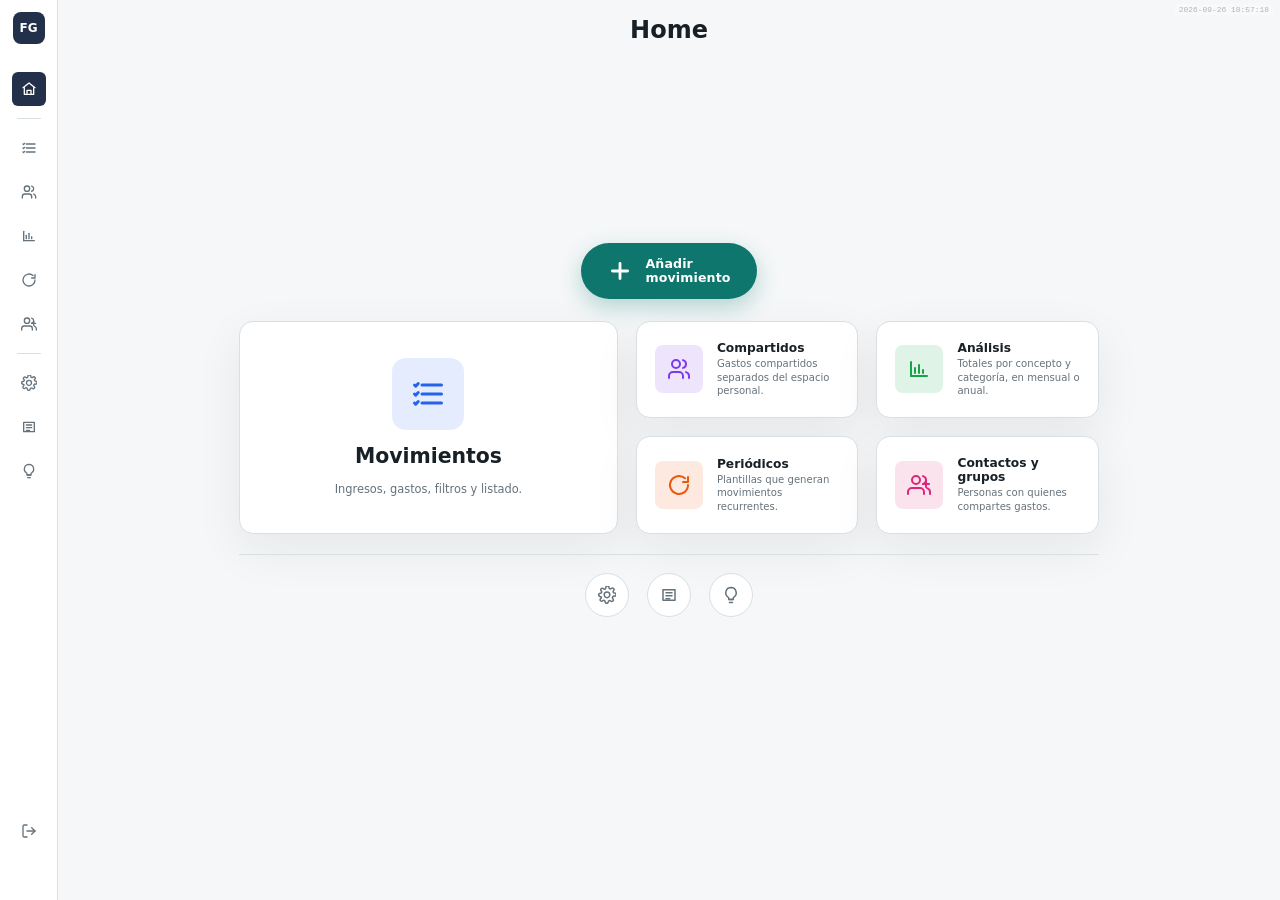
==== index.html @ 33f4c544 "Conector MCP de FlowGrid (Edge Function flowgrid-mcp) Servidor MCP (Streamable HTTP sin estado, JSON" ====
<!doctype html>
<html lang="es-ES">
  <head>
    <meta charset="utf-8">
    <meta name="viewport" content="width=device-width, initial-scale=1">
    <title>FlowGrid</title>
    <script>
      // En el host de desarrollo (dev.flowgrid.arcdev.app) cambiamos
      // título y manifest a la versión "Dev FlowGrid" antes de que
      // el navegador procese el manifest. Así, al instalar como
      // PWA o añadir al home screen, el atajo se llama distinto que
      // el de producción y se puede tener ambos sin confundirlos.
      // Importante: este script tiene que ir ANTES del <link
      // rel="manifest"> para que la sustitución del href ocurra a
      // tiempo. Hacemos el rewrite vía DOMContentLoaded pero
      // también seteamos el title de inmediato.
      (function () {
        if (!/^dev\./.test(location.hostname)) return;
        document.title = "Dev FlowGrid";
        document.addEventListener("DOMContentLoaded", function () {
          const link = document.getElementById("app-manifest");
          if (link) {
            link.href = "manifest-dev.webmanifest?v=2026-05-05-1332";
          }
        });
      })();
    </script>
    <!-- Iconos. Los archivos viven en /icons; al cambiarlos conviene
         bumpear el query-string ?v= para forzar refresh en clientes con
         caché agresivo (favicons en especial). -->
    <link rel="icon" type="image/x-icon" href="icons/favicon.ico?v=2026-05-02-2144">
    <link rel="icon" type="image/png" sizes="32x32" href="icons/favicon-32x32.png?v=2026-05-02-2144">
    <link rel="icon" type="image/png" sizes="16x16" href="icons/favicon-16x16.png?v=2026-05-02-2144">
    <link rel="apple-touch-icon" sizes="180x180" href="icons/apple-touch-icon.png?v=2026-05-02-2144">
    <link id="app-manifest" rel="manifest" href="manifest.webmanifest?v=2026-05-02-2144">
    <meta name="theme-color" content="#0f766e">
    <link rel="stylesheet" href="styles.css?v=2026-09-26-1857">
    <style>
      /* Critical inline CSS for the mobile type-toggle. Inlined so it loads
         atomically with the HTML and can't be defeated by a stale styles.css
         cache. Type-select-field hidden ONLY when JS has confirmed the toggle
         is wired up (see .js-type-toggle on the form), so if scripts fail
         the user still has the original Tipo select to fall back on. */
      .type-toggle { display: none; }
      .type-toggle-button {
        display: grid;
        place-items: center;
        min-height: 76px;
        padding: 12px;
        color: #65727b;
        background: #fbfcfd;
        border: 2px solid #d8e0e4;
        border-radius: 12px;
        font: inherit;
        font-size: 1.1rem;
        font-weight: 800;
        cursor: pointer;
      }
      .type-toggle-button[data-type-target="expense"].is-active {
        color: #c92a2a;
        background: rgba(201, 42, 42, 0.08);
        border-color: #c92a2a;
      }
      .type-toggle-button[data-type-target="income"].is-active {
        color: #18794e;
        background: rgba(24, 121, 78, 0.08);
        border-color: #18794e;
      }
      @media (max-width: 719px) {
        .type-toggle {
          display: grid;
          grid-template-columns: 1fr 1fr;
          gap: 10px;
        }
        .movement-form .type-select-field {
          display: none;
        }
      }
    </style>
  </head>
  <body>
    <div id="auth-gate" class="auth-gate" hidden>
      <div class="auth-card">
        <div class="auth-brand">
          <span class="brand-mark">FG</span>
          <strong>FlowGrid</strong>
        </div>
        <h1>Entra con tu correo</h1>
        <p class="auth-blurb">Te enviamos un enlace magico. Haz clic en el desde tu correo y entras directo, sin contrasenas.</p>
        <form id="auth-form" class="auth-form">
          <label>
            <span>Correo electronico</span>
            <input id="auth-email" name="email" type="email" autocomplete="email" required>
          </label>
          <button id="auth-submit" class="primary-action" type="submit">Enviar enlace</button>
          <p id="auth-feedback" role="status" aria-live="polite"></p>
        </form>
      </div>
    </div>

    <div class="shell">
      <aside class="sidebar" aria-label="Navegacion principal">
        <div class="brand">
          <span class="brand-mark">FG</span>
          <div>
            <strong>FlowGrid</strong>
            <span>Finanzas personales</span>
          </div>
        </div>

        <nav class="nav">
          <button class="nav-button is-active" type="button" data-view-target="home" aria-label="Home">
            <svg class="nav-icon" aria-hidden="true" viewBox="0 0 24 24">
              <path d="m3 10 9-7 9 7"></path>
              <path d="M5 10v10h14V10"></path>
              <path d="M9 20v-6h6v6"></path>
            </svg>
          </button>
          <span class="nav-separator" aria-hidden="true"></span>
          <button class="nav-button" type="button" data-view-target="movements" aria-label="Movimientos">
            <svg class="nav-icon" aria-hidden="true" viewBox="0 0 24 24">
              <path d="M8 6h13"></path>
              <path d="M8 12h13"></path>
              <path d="M8 18h13"></path>
              <path d="m3 6 .8.8L5.5 5"></path>
              <path d="m3 12 .8.8 1.7-1.8"></path>
              <path d="m3 18 .8.8 1.7-1.8"></path>
            </svg>
          </button>
          <button class="nav-button" type="button" data-view-target="shared" aria-label="Compartidos">
            <svg class="nav-icon" aria-hidden="true" viewBox="0 0 24 24">
              <path d="M16 21v-2a4 4 0 0 0-4-4H6a4 4 0 0 0-4 4v2"></path>
              <path d="M9 11a4 4 0 1 0 0-8 4 4 0 0 0 0 8Z"></path>
              <path d="M22 21v-2a4 4 0 0 0-3-3.87"></path>
              <path d="M16 3.13a4 4 0 0 1 0 7.75"></path>
            </svg>
          </button>
          <button class="nav-button" type="button" data-view-target="analysis" aria-label="Análisis">
            <svg class="nav-icon" aria-hidden="true" viewBox="0 0 24 24">
              <path d="M4 19V5"></path>
              <path d="M4 19h16"></path>
              <path d="M8 16v-5"></path>
              <path d="M12 16V8"></path>
              <path d="M16 16v-3"></path>
            </svg>
          </button>
          <button class="nav-button" type="button" data-view-target="recurring" aria-label="Periódicos">
            <svg class="nav-icon" aria-hidden="true" viewBox="0 0 24 24">
              <path d="M21 12a9 9 0 1 1-3-6.7"></path>
              <path d="M21 4v5h-5"></path>
            </svg>
          </button>
          <button class="nav-button" type="button" data-view-target="contacts-groups" aria-label="Contactos y grupos">
            <svg class="nav-icon" aria-hidden="true" viewBox="0 0 24 24">
              <path d="M17 21v-2a4 4 0 0 0-4-4H5a4 4 0 0 0-4 4v2"></path>
              <path d="M9 11a4 4 0 1 0 0-8 4 4 0 0 0 0 8Z"></path>
              <path d="M23 21v-2a4 4 0 0 0-3-3.87"></path>
              <path d="M16 3.13a4 4 0 0 1 0 7.75"></path>
              <path d="M19 8v6"></path>
              <path d="M22 11h-6"></path>
            </svg>
          </button>
          <span class="nav-separator" aria-hidden="true"></span>
          <button class="nav-button" type="button" data-view-target="settings" aria-label="Configuracion">
            <svg class="nav-icon" aria-hidden="true" viewBox="0 0 24 24">
              <path d="M12 15.5A3.5 3.5 0 1 0 12 8a3.5 3.5 0 0 0 0 7.5Z"></path>
              <path d="M19.4 15a1.8 1.8 0 0 0 .36 1.98l.05.05a2.1 2.1 0 0 1-2.97 2.97l-.05-.05a1.8 1.8 0 0 0-1.98-.36 1.8 1.8 0 0 0-1.1 1.66V21a2.1 2.1 0 0 1-4.2 0v-.07a1.8 1.8 0 0 0-1.1-1.66 1.8 1.8 0 0 0-1.98.36l-.05.05a2.1 2.1 0 0 1-2.97-2.97l.05-.05A1.8 1.8 0 0 0 4.6 15a1.8 1.8 0 0 0-1.66-1.1H3a2.1 2.1 0 0 1 0-4.2h.07A1.8 1.8 0 0 0 4.73 8.6a1.8 1.8 0 0 0-.36-1.98l-.05-.05A2.1 2.1 0 0 1 7.29 3.6l.05.05a1.8 1.8 0 0 0 1.98.36A1.8 1.8 0 0 0 10.42 2.35V2a2.1 2.1 0 0 1 4.2 0v.07a1.8 1.8 0 0 0 1.1 1.66 1.8 1.8 0 0 0 1.98-.36l.05-.05a2.1 2.1 0 0 1 2.97 2.97l-.05.05a1.8 1.8 0 0 0-.36 1.98 1.8 1.8 0 0 0 1.66 1.1H22a2.1 2.1 0 0 1 0 4.2h-.07A1.8 1.8 0 0 0 19.4 15Z"></path>
            </svg>
          </button>
          <button class="nav-button" type="button" data-view-target="news" aria-label="Novedades">
            <svg class="nav-icon" aria-hidden="true" viewBox="0 0 24 24">
              <path d="M4 5h16v14H4z"></path>
              <path d="M8 9h8"></path>
              <path d="M8 13h8"></path>
              <path d="M8 17h5"></path>
            </svg>
          </button>
          <button class="nav-button" type="button" data-view-target="roadmap" aria-label="Proximas mejoras">
            <svg class="nav-icon" aria-hidden="true" viewBox="0 0 24 24" fill="none" stroke="currentColor" stroke-width="2" stroke-linecap="round" stroke-linejoin="round">
              <path d="M9 18h6"></path>
              <path d="M10 22h4"></path>
              <path d="M12 2a7 7 0 0 0-4 12.7c.6.4 1 1 1 1.7v.6a1 1 0 0 0 1 1h4a1 1 0 0 0 1-1v-.6c0-.7.4-1.3 1-1.7A7 7 0 0 0 12 2Z"></path>
            </svg>
          </button>
        </nav>

        <button id="auth-logout" class="session-logout" type="button" title="Cerrar sesion" aria-label="Cerrar sesion">
          <svg class="nav-icon" aria-hidden="true" viewBox="0 0 24 24">
            <path d="M9 21H5a2 2 0 0 1-2-2V5a2 2 0 0 1 2-2h4"></path>
            <path d="M16 17l5-5-5-5"></path>
            <path d="M21 12H9"></path>
          </svg>
        </button>
        <span id="auth-user" class="session-email" aria-live="polite"></span>
      </aside>

      <main class="app">
        <section class="view is-active" id="home-view" data-view="home" aria-labelledby="home-title">
          <header class="topbar">
            <div>
              <h1 id="home-title">Home</h1>
            </div>
          </header>

          <section class="panel">
            <button id="home-add-movement-cta" class="home-add-cta" type="button">
              <svg aria-hidden="true" viewBox="0 0 24 24" fill="none" stroke="currentColor" stroke-width="2.6" stroke-linecap="round" stroke-linejoin="round">
                <path d="M12 5v14"></path>
                <path d="M5 12h14"></path>
              </svg>
              <span class="home-add-cta-label">
                <span>A&ntilde;adir</span>
                <span>movimiento</span>
              </span>
            </button>

            <button id="home-inbox-banner" class="home-inbox-banner" type="button" hidden>
              <svg aria-hidden="true" viewBox="0 0 24 24" fill="none" stroke="currentColor" stroke-width="2" stroke-linecap="round" stroke-linejoin="round">
                <path d="M22 12h-6l-2 3h-4l-2-3H2"></path>
                <path d="M5.45 5.11 2 12v6a2 2 0 0 0 2 2h16a2 2 0 0 0 2-2v-6l-3.45-6.89A2 2 0 0 0 16.76 4H7.24a2 2 0 0 0-1.79 1.11z"></path>
              </svg>
              <span id="home-inbox-banner-text">Tienes propuestas esperando en la bandeja.</span>
              <strong>Revisar</strong>
            </button>

            <div class="module-groups">
              <section class="module-group">
                <div class="home-modules-layout">
                  <button class="module-card module-card--accent home-module-primary" type="button" data-view-target="movements" data-color="blue">
                    <span class="module-icon">
                      <svg class="nav-icon" aria-hidden="true" viewBox="0 0 24 24">
                        <path d="M8 6h13"></path>
                        <path d="M8 12h13"></path>
                        <path d="M8 18h13"></path>
                        <path d="m3 6 .8.8L5.5 5"></path>
                        <path d="m3 12 .8.8 1.7-1.8"></path>
                        <path d="m3 18 .8.8 1.7-1.8"></path>
                      </svg>
                    </span>
                    <strong>Movimientos</strong>
                    <small>Ingresos, gastos, filtros y listado.</small>
                  </button>

                  <div class="home-modules-secondary">
                    <button class="module-card module-card--accent home-module-secondary" type="button" data-view-target="shared" data-color="violet">
                      <span class="module-icon">
                        <svg class="nav-icon" aria-hidden="true" viewBox="0 0 24 24">
                          <path d="M16 21v-2a4 4 0 0 0-4-4H6a4 4 0 0 0-4 4v2"></path>
                          <path d="M9 11a4 4 0 1 0 0-8 4 4 0 0 0 0 8Z"></path>
                          <path d="M22 21v-2a4 4 0 0 0-3-3.87"></path>
                          <path d="M16 3.13a4 4 0 0 1 0 7.75"></path>
                        </svg>
                      </span>
                      <strong>Compartidos</strong>
                      <small>Gastos compartidos separados del espacio personal.</small>
                    </button>
                    <button class="module-card module-card--accent home-module-secondary" type="button" data-view-target="analysis" data-color="green">
                      <span class="module-icon">
                        <svg class="nav-icon" aria-hidden="true" viewBox="0 0 24 24">
                          <path d="M4 19V5"></path>
                          <path d="M4 19h16"></path>
                          <path d="M8 16v-5"></path>
                          <path d="M12 16V8"></path>
                          <path d="M16 16v-3"></path>
                        </svg>
                      </span>
                      <strong>An&aacute;lisis</strong>
                      <small>Totales por concepto y categor&iacute;a, en mensual o anual.</small>
                    </button>
                    <button class="module-card module-card--accent home-module-secondary" type="button" data-view-target="recurring" data-color="orange">
                      <span class="module-icon">
                        <svg class="nav-icon" aria-hidden="true" viewBox="0 0 24 24">
                          <path d="M21 12a9 9 0 1 1-3-6.7"></path>
                          <path d="M21 4v5h-5"></path>
                        </svg>
                      </span>
                      <strong>Peri&oacute;dicos</strong>
                      <small>Plantillas que generan movimientos recurrentes.</small>
                    </button>
                    <button class="module-card module-card--accent home-module-secondary" type="button" data-view-target="contacts-groups" data-color="rose">
                      <span class="module-icon">
                        <svg class="nav-icon" aria-hidden="true" viewBox="0 0 24 24">
                          <path d="M17 21v-2a4 4 0 0 0-4-4H5a4 4 0 0 0-4 4v2"></path>
                          <path d="M9 11a4 4 0 1 0 0-8 4 4 0 0 0 0 8Z"></path>
                          <path d="M23 21v-2a4 4 0 0 0-3-3.87"></path>
                          <path d="M16 3.13a4 4 0 0 1 0 7.75"></path>
                          <path d="M19 8v6"></path>
                          <path d="M22 11h-6"></path>
                        </svg>
                      </span>
                      <strong>Contactos y grupos</strong>
                      <small>Personas con quienes compartes gastos.</small>
                    </button>
                  </div>
                </div>
              </section>
              <nav class="meta-row" aria-label="Configuracion y novedades">
                <button class="meta-link" type="button" data-view-target="settings" title="Configuración" aria-label="Configuración">
                  <svg class="nav-icon" aria-hidden="true" viewBox="0 0 24 24">
                    <path d="M12 15.5A3.5 3.5 0 1 0 12 8a3.5 3.5 0 0 0 0 7.5Z"></path>
                    <path d="M19.4 15a1.8 1.8 0 0 0 .36 1.98l.05.05a2.1 2.1 0 0 1-2.97 2.97l-.05-.05a1.8 1.8 0 0 0-1.98-.36 1.8 1.8 0 0 0-1.1 1.66V21a2.1 2.1 0 0 1-4.2 0v-.07a1.8 1.8 0 0 0-1.1-1.66 1.8 1.8 0 0 0-1.98.36l-.05.05a2.1 2.1 0 0 1-2.97-2.97l.05-.05A1.8 1.8 0 0 0 4.6 15a1.8 1.8 0 0 0-1.66-1.1H3a2.1 2.1 0 0 1 0-4.2h.07A1.8 1.8 0 0 0 4.73 8.6a1.8 1.8 0 0 0-.36-1.98l-.05-.05A2.1 2.1 0 0 1 7.29 3.6l.05.05a1.8 1.8 0 0 0 1.98.36A1.8 1.8 0 0 0 10.42 2.35V2a2.1 2.1 0 0 1 4.2 0v.07a1.8 1.8 0 0 0 1.1 1.66 1.8 1.8 0 0 0 1.98-.36l.05-.05a2.1 2.1 0 0 1 2.97 2.97l-.05.05a1.8 1.8 0 0 0-.36 1.98 1.8 1.8 0 0 0 1.66 1.1H22a2.1 2.1 0 0 1 0 4.2h-.07A1.8 1.8 0 0 0 19.4 15Z"></path>
                  </svg>
                  <span>Configuraci&oacute;n</span>
                </button>
                <button class="meta-link" type="button" data-view-target="news" title="Novedades" aria-label="Novedades">
                  <svg class="nav-icon" aria-hidden="true" viewBox="0 0 24 24">
                    <path d="M4 5h16v14H4z"></path>
                    <path d="M8 9h8"></path>
                    <path d="M8 13h8"></path>
                    <path d="M8 17h5"></path>
                  </svg>
                  <span>Novedades</span>
                </button>
                <button class="meta-link" type="button" data-view-target="roadmap" title="Próximas mejoras" aria-label="Próximas mejoras">
                  <svg class="nav-icon" aria-hidden="true" viewBox="0 0 24 24" fill="none" stroke="currentColor" stroke-width="2" stroke-linecap="round" stroke-linejoin="round">
                    <path d="M9 18h6"></path>
                    <path d="M10 22h4"></path>
                    <path d="M12 2a7 7 0 0 0-4 12.7c.6.4 1 1 1 1.7v.6a1 1 0 0 0 1 1h4a1 1 0 0 0 1-1v-.6c0-.7.4-1.3 1-1.7A7 7 0 0 0 12 2Z"></path>
                  </svg>
                  <span>Pr&oacute;ximas mejoras</span>
                </button>
              </nav>
            </div>
          </section>

        </section>

        <section class="view" id="movements-view" data-view="movements" aria-labelledby="movements-title">
          <header class="topbar">
            <div>
              <h1 id="movements-title">Movimientos</h1>
            </div>
            <p id="current-period" class="period">Mes actual</p>
          </header>

          <section class="panel" aria-labelledby="movement-count">
            <header class="ledger-header">
              <div class="ledger-header-top">
                <h2 id="movement-count">0 movimientos</h2>
                <div class="ledger-actions">
                  <button id="reset-search-top" class="filter-clear-button filter-clear-button--top" data-role="reset" type="button" aria-label="Limpiar filtros" hidden>x</button>
                  <button id="open-inbox" class="ghost-action inbox-open-button" type="button" data-view-target="inbox" title="Bandeja de propuestas de IA">
                    Bandeja
                    <span id="inbox-open-count" class="inbox-count-badge" hidden></span>
                  </button>
                  <button id="open-filter" class="primary-action ledger-filter-toggle" type="button" aria-expanded="false" aria-controls="filter-bar">Filtrar</button>
                  <button id="open-movement-modal" class="primary-action" type="button">Nuevo movimiento</button>
                </div>
              </div>
              <div id="filter-bar" class="filter-bar is-collapsed-mobile">
                <select id="filter-field-mobile" class="filter-field-mobile" aria-label="Campo a filtrar">
                  <option value="all">Todos</option>
                  <option value="concept">Concepto</option>
                  <option value="note">Nota</option>
                  <option value="party">Emisor / receptor</option>
                </select>
                <input id="filter-text" class="filter-text" type="search" autocomplete="off" placeholder="Buscar texto&hellip;" aria-label="Texto a filtrar">
                <select id="filter-concept" class="filter-concept-desktop" aria-label="Filtrar por concepto">
                  <option value="all">Cualquier concepto</option>
                </select>
                <select id="category-filter" class="filter-category-desktop" aria-label="Filtrar por categor&iacute;a">
                  <option value="all">Cualquier categor&iacute;a</option>
                </select>
                <select id="type-filter" class="filter-type-desktop" aria-label="Filtrar por tipo">
                  <option value="all">Cualquier tipo</option>
                  <option value="expense">Gastos</option>
                  <option value="income">Ingresos</option>
                </select>
                <button id="reset-search" class="filter-clear-button filter-clear-button--bar" data-role="reset" type="button" aria-label="Limpiar filtros" hidden>x</button>
              </div>
            </header>

            <div id="movement-list" class="movement-list"></div>
          </section>
        </section>

        <div id="movement-modal" class="modal" hidden>
          <div class="modal-dialog" role="dialog" aria-modal="true" aria-labelledby="form-title">
            <div class="section-heading">
              <h2 id="form-title">Nuevo movimiento</h2>
              <button id="close-movement-modal" class="delete-action" type="button" aria-label="Cerrar">x</button>
            </div>
            <p id="form-feedback" class="modal-feedback" role="status" aria-live="polite"></p>

            <form id="movement-form" class="movement-form">
              <div class="type-toggle" role="group" aria-label="Tipo de movimiento">
                <button type="button" class="type-toggle-button is-active" data-type-target="expense">Gasto</button>
                <button type="button" class="type-toggle-button" data-type-target="income">Ingreso</button>
              </div>

              <label class="type-select-field">
                <span>Tipo</span>
                <select id="type" name="type" required>
                  <option value="expense">Gasto</option>
                  <option value="income">Ingreso</option>
                </select>
              </label>

              <label>
                <span>Fecha</span>
                <input id="date" name="date" type="hidden" required>
                <button id="date-trigger" class="date-trigger" type="button" aria-haspopup="dialog" aria-expanded="false"></button>
              </label>

              <label>
                <span>Importe</span>
                <div class="amount-input">
                  <input id="amount" name="amount" type="number" inputmode="decimal" step="0.01" min="0.01" placeholder="0,00" required>
                  <span class="amount-suffix" aria-hidden="true">€</span>
                </div>
              </label>

              <label>
                <span>Concepto</span>
                <select id="concept" name="concept" required></select>
              </label>

              <input id="category" name="category" type="hidden" required>

              <label>
                <span>Emisor / receptor</span>
                <input id="party" name="party" type="text" autocomplete="off" list="party-suggestions">
                <datalist id="party-suggestions"></datalist>
              </label>

              <label>
                <span>Recurrencia</span>
                <select id="recurrence" name="recurrence">
                  <option value="">Puntual</option>
                  <option value="mensual">Mensual</option>
                  <option value="anual">Anual</option>
                </select>
              </label>

              <label class="field-wide">
                <span>Nota</span>
                <textarea id="note" name="note" rows="2"></textarea>
              </label>

              <label class="toggle-field">
                <input id="is-shared" name="isShared" type="checkbox">
                <span>Gasto compartido</span>
              </label>

              <div id="shared-fields" class="shared-fields" hidden>
                <label class="shared-contact-field">
                  <span>Compartido con</span>
                  <div class="shared-contact-control">
                    <select id="shared-contact" name="sharedContactId"></select>
                    <button id="shared-contact-add" class="icon-button" type="button" title="Crear contacto" aria-label="Crear contacto">+</button>
                  </div>
                </label>

                <!-- Caso 1↔1: contacto seleccionado. Modo y partes uneven. -->
                <label class="shared-mode-field" data-shared-target-kind="contact">
                  <span>Modo</span>
                  <select id="shared-mode" name="sharedMode">
                    <option value="me-equal">T&uacute; pagaste, partes iguales</option>
                    <option value="me-uneven">T&uacute; pagaste, partes desiguales</option>
                    <option value="me-full">Se te debe la cantidad total</option>
                    <option value="them-equal">Contacto pag&oacute;, partes iguales</option>
                    <option value="them-uneven">Contacto pag&oacute;, partes desiguales</option>
                    <option value="them-full">Le debes la cantidad total al contacto</option>
                  </select>
                </label>
                <div id="shared-uneven" class="shared-uneven" hidden data-shared-target-kind="contact">
                  <label>
                    <span>Tu parte</span>
                    <input id="shared-my-share" name="myShare" type="number" inputmode="decimal" step="0.01" min="0" placeholder="0,00">
                  </label>
                  <label>
                    <span id="shared-their-share-label">Su parte</span>
                    <input id="shared-their-share" name="theirShare" type="number" inputmode="decimal" step="0.01" min="0" placeholder="0,00">
                  </label>
                  <p id="shared-uneven-feedback" class="shared-uneven-feedback"></p>
                </div>

                <!-- Caso grupo: pagador + reparto entre miembros activos. -->
                <div id="shared-group-fields" class="shared-group-fields" hidden data-shared-target-kind="group">
                  <label>
                    <span>Pagador</span>
                    <select id="shared-group-payer" name="groupPayer"></select>
                  </label>
                  <label>
                    <span>Reparto</span>
                    <select id="shared-group-mode" name="groupMode">
                      <option value="equal">A partes iguales</option>
                      <option value="uneven">Desiguales (cantidades por miembro)</option>
                    </select>
                  </label>
                  <div id="shared-group-shares" class="shared-group-shares" hidden></div>
                  <p id="shared-group-feedback" class="shared-uneven-feedback"></p>
                </div>
              </div>

              <label id="edit-comment-field" class="edit-comment-field field-wide" hidden>
                <span>Comentario sobre el cambio <small class="label-hint">(opcional)</small></span>
                <input id="edit-comment" name="editComment" type="text" autocomplete="off" maxlength="280" placeholder="Ej: corregí el importe, era 12&nbsp;€">
              </label>

              <button id="convert-to-recurring" class="ghost-action convert-to-recurring" type="button" hidden>
                <svg aria-hidden="true" viewBox="0 0 24 24" fill="none" stroke="currentColor" stroke-width="2" stroke-linecap="round" stroke-linejoin="round">
                  <path d="M21 12a9 9 0 1 1-3-6.7"></path>
                  <path d="M21 4v5h-5"></path>
                </svg>
                Convertir en plantilla peri&oacute;dica
              </button>

              <button class="primary-action movement-submit" type="submit">
                <span class="movement-submit-label">A&ntilde;adir movimiento</span>
                <svg class="movement-submit-icon" aria-hidden="true" viewBox="0 0 24 24" fill="none" stroke="currentColor" stroke-width="2.5" stroke-linecap="round" stroke-linejoin="round">
                  <path d="M5 12l5 5L20 7"></path>
                </svg>
              </button>
            </form>
          </div>
        </div>

        <section class="view" id="inbox-view" data-view="inbox" aria-labelledby="inbox-title">
          <header class="topbar">
            <div>
              <h1 id="inbox-title">Bandeja</h1>
            </div>
            <p id="inbox-count" class="period">0 propuestas</p>
          </header>

          <section class="panel">
            <p class="inbox-blurb">
              Aqu&iacute; llegan los movimientos que te prepara una IA. Nada se guarda hasta que lo aceptas.
              Si una propuesta se parece a algo que ya tienes, te lo marco para que no lo metas dos veces.
            </p>

            <div class="inbox-tools">
              <button id="inbox-copy-instructions" class="ghost-action" type="button">Copiar instrucciones para la IA</button>
              <button type="button" class="ghost-action" data-view-target="movements">Volver a movimientos</button>
            </div>
            <div id="inbox-instructions-box" class="inbox-instructions" hidden>
              <p>No he podido copiar al portapapeles. Selecciona el texto y c&oacute;pialo a mano:</p>
              <textarea id="inbox-instructions-text" rows="10" readonly></textarea>
            </div>

            <details id="inbox-paste-panel" class="inbox-paste">
              <summary>Pegar respuesta de la IA</summary>
              <textarea id="inbox-paste-text" rows="8" placeholder="Pega aqu&iacute; el bloque JSON (o la respuesta entera: ya busco yo el JSON)&hellip;"></textarea>
              <div class="inbox-paste-row">
                <button id="inbox-paste-submit" class="primary-action" type="button">A&ntilde;adir a la bandeja</button>
                <span id="inbox-paste-status" class="inbox-paste-status" role="status" aria-live="polite"></span>
              </div>
            </details>

            <div id="inbox-bulk" class="inbox-bulk" hidden>
              <button id="inbox-accept-ready" class="primary-action" type="button">Aceptar las listas</button>
              <button id="inbox-discard-all" class="ghost-action inbox-discard" type="button">Descartar todas</button>
            </div>

            <div id="inbox-list" class="inbox-list"></div>
            <p id="inbox-empty" class="empty-state">La bandeja est&aacute; vac&iacute;a.</p>
          </section>
        </section>

        <section class="view" id="analysis-view" data-view="analysis" data-mode="month" aria-labelledby="analysis-title">
          <header class="topbar">
            <div>
              <h1 id="analysis-title">An&aacute;lisis</h1>
            </div>
            <div class="analysis-mode-toggle" role="group" aria-label="Granularidad del an&aacute;lisis">
              <button type="button" class="type-toggle-button is-active" data-analysis-mode="month">Mensual</button>
              <button type="button" class="type-toggle-button" data-analysis-mode="year">Anual</button>
            </div>
          </header>

          <section class="panel analysis-panel" data-analysis-pane="month">
            <div class="period-toolbar">
              <button class="icon-button" type="button" data-period="month" data-step="-1" aria-label="Mes anterior">‹</button>
              <strong id="month-period-label"></strong>
              <button class="icon-button" type="button" data-period="month" data-step="1" aria-label="Mes siguiente">›</button>
            </div>
            <section class="summary compact-summary" aria-label="Resumen mensual">
              <article class="metric">
                <span>Ingresos</span>
                <strong id="month-income-total">0,00 EUR</strong>
              </article>
              <article class="metric">
                <span>Gastos</span>
                <strong id="month-expense-total">0,00 EUR</strong>
              </article>
              <article class="metric metric-balance">
                <span>Balance</span>
                <strong id="month-balance-total">0,00 EUR</strong>
              </article>
            </section>
            <div class="analysis-grid">
              <section>
                <div class="section-heading">
                  <h2>Por concepto</h2>
                </div>
                <div id="month-concept-breakdown" class="breakdown-list"></div>
              </section>
              <section>
                <div class="section-heading">
                  <h2>Por categoria</h2>
                </div>
                <div id="month-category-breakdown" class="breakdown-list"></div>
              </section>
            </div>
          </section>

          <section class="panel analysis-panel" data-analysis-pane="year" hidden>
            <div class="period-toolbar">
              <button class="icon-button" type="button" data-period="year" data-step="-1" aria-label="Año anterior">‹</button>
              <strong id="year-period-label"></strong>
              <button class="icon-button" type="button" data-period="year" data-step="1" aria-label="Año siguiente">›</button>
            </div>
            <section class="summary compact-summary" aria-label="Resumen anual">
              <article class="metric">
                <span>Ingresos</span>
                <strong id="year-income-total">0,00 EUR</strong>
              </article>
              <article class="metric">
                <span>Gastos</span>
                <strong id="year-expense-total">0,00 EUR</strong>
              </article>
              <article class="metric metric-balance">
                <span>Balance</span>
                <strong id="year-balance-total">0,00 EUR</strong>
              </article>
            </section>
            <div class="analysis-grid">
              <section>
                <div class="section-heading">
                  <h2>Por concepto</h2>
                </div>
                <div id="year-concept-breakdown" class="breakdown-list"></div>
              </section>
              <section>
                <div class="section-heading">
                  <h2>Por categoria</h2>
                </div>
                <div id="year-category-breakdown" class="breakdown-list"></div>
              </section>
            </div>
          </section>
        </section>

        <section class="view" id="recurring-view" data-view="recurring" aria-labelledby="recurring-title">
          <header class="topbar">
            <div>
              <h1 id="recurring-title">Peri&oacute;dicos</h1>
            </div>
            <p id="recurring-count" class="period">0 plantillas</p>
          </header>

          <section class="panel">
            <header class="ledger-header">
              <div class="ledger-header-top">
                <h2>Tus plantillas recurrentes</h2>
                <div class="ledger-actions">
                  <button id="open-recurring-modal" class="primary-action" type="button">Nueva plantilla</button>
                </div>
              </div>
            </header>

            <p class="recurring-blurb">
              Cada plantilla genera autom&aacute;ticamente un movimiento en su d&iacute;a (alquileres, suscripciones, n&oacute;minas).
              Editar el importe solo afecta a generaciones futuras; los movimientos pasados no se modifican.
              Si pausas una plantilla, deja de generar nuevos movimientos hasta que la reactives, y al hacerlo arranca desde la pr&oacute;xima ocurrencia (no recupera los meses de la pausa).
            </p>

            <div id="recurring-filter" class="recurring-filter" role="group" aria-label="Filtrar plantillas">
              <button type="button" class="recurring-filter-btn is-active" data-filter="all">Todas</button>
              <button type="button" class="recurring-filter-btn" data-filter="individual">Individuales</button>
              <button type="button" class="recurring-filter-btn" data-filter="shared">Compartidas</button>
            </div>

            <div id="recurring-list" class="recurring-list"></div>
            <p id="recurring-empty" class="empty-state" hidden>
              A&uacute;n no tienes plantillas. Crea la primera para que FlowGrid genere tus movimientos recurrentes.
            </p>
          </section>
        </section>

        <div id="recurring-modal" class="modal" hidden>
          <div class="modal-dialog" role="dialog" aria-modal="true" aria-labelledby="recurring-form-title">
            <div class="section-heading">
              <h2 id="recurring-form-title">Nueva plantilla peri&oacute;dica</h2>
              <button id="close-recurring-modal" class="delete-action" type="button" aria-label="Cerrar">x</button>
            </div>
            <p id="recurring-feedback" class="modal-feedback" role="status" aria-live="polite"></p>

            <form id="recurring-form" class="movement-form">
              <label>
                <span>Tipo</span>
                <select id="recurring-type" name="type" required>
                  <option value="expense">Gasto</option>
                  <option value="income">Ingreso</option>
                </select>
              </label>

              <label>
                <span>Concepto</span>
                <select id="recurring-concept" name="concept" required></select>
              </label>

              <label>
                <span>Categor&iacute;a</span>
                <select id="recurring-category" name="category" required></select>
              </label>

              <label>
                <span>Importe</span>
                <div class="amount-input">
                  <input id="recurring-amount" name="amount" type="number" inputmode="decimal" step="0.01" min="0.01" placeholder="0,00" required>
                  <span class="amount-suffix" aria-hidden="true">€</span>
                </div>
              </label>

              <label>
                <span>Periodicidad</span>
                <select id="recurring-periodicity" name="periodicity" required>
                  <option value="monthly">Mensual</option>
                  <option value="yearly">Anual</option>
                </select>
              </label>

              <label>
                <span>Empieza el</span>
                <input id="recurring-start-date" name="startDate" type="hidden" required>
                <button id="recurring-start-date-trigger" class="date-trigger" type="button" aria-haspopup="dialog" aria-expanded="false"></button>
              </label>

              <label id="recurring-day-of-month-field" hidden>
                <span>D&iacute;a del mes</span>
                <input id="recurring-day-of-month" name="dayOfMonth" type="number" min="1" max="31">
              </label>

              <label id="recurring-month-of-year-field" hidden>
                <span>Mes del a&ntilde;o</span>
                <select id="recurring-month-of-year" name="monthOfYear">
                  <option value="1">Enero</option>
                  <option value="2">Febrero</option>
                  <option value="3">Marzo</option>
                  <option value="4">Abril</option>
                  <option value="5">Mayo</option>
                  <option value="6">Junio</option>
                  <option value="7">Julio</option>
                  <option value="8">Agosto</option>
                  <option value="9">Septiembre</option>
                  <option value="10">Octubre</option>
                  <option value="11">Noviembre</option>
                  <option value="12">Diciembre</option>
                </select>
              </label>

              <button type="button" id="recurring-customize-day-toggle" class="recurring-customize-toggle">Personalizar d&iacute;a de repetici&oacute;n</button>

              <label>
                <span>Termina el (opcional)</span>
                <input id="recurring-end-date" name="endDate" type="hidden">
                <div class="date-trigger-row">
                  <button id="recurring-end-date-trigger" class="date-trigger" type="button" aria-haspopup="dialog" aria-expanded="false"></button>
                  <button id="recurring-end-date-clear" class="ghost-action date-clear-button" type="button" hidden>Quitar</button>
                </div>
              </label>

              <label>
                <span>Emisor / receptor (opcional) <small class="label-hint">— tambi&eacute;n admite los placeholders</small></span>
                <input id="recurring-party" name="party" type="text" autocomplete="off" list="party-suggestions">
              </label>

              <label>
                <span>Nota (opcional) <small class="label-hint">— admite <code>[mes]</code>, <code>[Mes]</code>, <code>[a&ntilde;o]</code>, <code>[d&iacute;a]</code>, <code>[fecha]</code></small></span>
                <input id="recurring-note" name="note" type="text" autocomplete="off" placeholder="Ej: Alquiler [mes] [a&ntilde;o]">
                <small id="recurring-note-preview" class="placeholder-preview" hidden></small>
              </label>

              <label>
                <span>Compartido con</span>
                <select id="recurring-shared-contact" name="sharedContactId">
                  <option value="">Solo personal (sin compartir)</option>
                </select>
              </label>

              <div id="recurring-shared-fields" class="shared-fields" hidden data-shared-target-kind="contact">
                <label class="shared-mode-field">
                  <span>Modo de reparto</span>
                  <select id="recurring-shared-mode" name="sharedMode">
                    <option value="me-equal">T&uacute; pagas, partes iguales</option>
                    <option value="me-uneven">T&uacute; pagas, partes desiguales</option>
                    <option value="me-full">Se te debe la cantidad total</option>
                    <option value="them-equal">Otro paga, partes iguales</option>
                    <option value="them-uneven">Otro paga, partes desiguales</option>
                    <option value="them-full">Le debes la cantidad total</option>
                  </select>
                </label>

                <div id="recurring-shared-uneven" class="shared-uneven" hidden>
                  <label>
                    <span>Tu parte</span>
                    <input id="recurring-shared-my-share" name="myShare" type="number" inputmode="decimal" step="0.01" min="0" placeholder="0,00">
                  </label>
                  <label>
                    <span>Su parte</span>
                    <input id="recurring-shared-their-share" name="theirShare" type="number" inputmode="decimal" step="0.01" min="0" placeholder="0,00">
                  </label>
                </div>
              </div>

              <div id="recurring-shared-group-info" class="shared-group-fields" hidden>
                <p class="recurring-group-hint" id="recurring-group-hint"></p>
              </div>

              <button class="primary-action" type="submit">
                <span class="movement-submit-label" id="recurring-submit-label">Crear plantilla</span>
              </button>
            </form>
          </div>
        </div>

        <section class="view" id="shared-view" data-view="shared" aria-labelledby="shared-title">
          <header class="topbar">
            <div>
              <h1 id="shared-title">Compartidos</h1>
            </div>
          </header>

          <details id="shared-callout" class="panel callout-panel" open>
            <summary>
              <span>&iquest;C&oacute;mo funcionan los gastos compartidos?</span>
              <svg class="callout-chevron" aria-hidden="true" viewBox="0 0 24 24" fill="none" stroke="currentColor" stroke-width="2.2" stroke-linecap="round" stroke-linejoin="round">
                <path d="M6 9l6 6 6-6"></path>
              </svg>
            </summary>
            <div class="callout-body">
              <p>Marca cualquier gasto como <strong>compartido</strong> y FlowGrid lo divide entre t&uacute; y la otra persona. En tus gastos solo cuenta <strong>tu parte</strong>; la otra queda como saldo pendiente con tu contacto.</p>
              <p class="callout-example"><strong>Ejemplo:</strong> cena 30&nbsp;&euro;, pagas t&uacute;, partes iguales &rarr; tus gastos del mes suben 15&nbsp;&euro;, y aparece <strong>+15&nbsp;&euro;</strong> que tu contacto te debe. Cuando os liquid&eacute;is, el saldo se cierra.</p>
              <p class="callout-hint">Si tu contacto tiene cuenta y acepta tu invitaci&oacute;n, ambos veis los mismos gastos compartidos. Tu parte aparece en tus <strong>movimientos</strong> aunque no hayas pagado t&uacute;: lo que debes es un gasto tuyo igualmente. <strong>Liquidar</strong> un gasto solo cierra el saldo aqu&iacute; &mdash; no a&ntilde;ade ni quita movimientos personales.</p>
              <p class="callout-hint">Funciona como <em>Splitwise</em>, pero integrado con tu propia lista de gastos: as&iacute; tu balance personal refleja siempre lo que de verdad has gastado.</p>
            </div>
          </details>

          <section class="panel">
            <div class="section-heading">
              <h2>Saldos</h2>
              <div class="section-heading-aside">
                <span id="shared-contacts-count"></span>
                <button id="register-advance" class="ghost-action" type="button">Registrar adelanto</button>
              </div>
            </div>
            <div class="shared-mobile-picker-row">
              <button id="shared-mobile-back-to-all" class="shared-mobile-back" type="button" hidden>
                <svg aria-hidden="true" viewBox="0 0 24 24" fill="none" stroke="currentColor" stroke-width="2.4" stroke-linecap="round" stroke-linejoin="round">
                  <path d="M15 18l-6-6 6-6"></path>
                </svg>
                <span>Volver a Todos</span>
              </button>
              <label class="shared-mobile-picker">
                <span>Contacto o grupo</span>
                <select id="shared-mobile-contact-picker">
                  <option value="all">Todos</option>
                </select>
              </label>
            </div>
            <div id="shared-balances" class="balance-grid"></div>
          </section>

          <section class="panel">
            <div class="section-heading">
              <h2>Movimientos compartidos</h2>
            </div>

            <div class="shared-toolbar">
              <label>
                <span>Contacto o grupo</span>
                <select id="shared-contact-filter">
                  <option value="all">Todos</option>
                </select>
              </label>
            </div>

            <div id="shared-entries" class="shared-entries"></div>
          </section>
        </section>

        <div id="payment-modal" class="modal" hidden>
          <div class="modal-dialog" role="dialog" aria-modal="true" aria-labelledby="payment-title">
            <div class="section-heading">
              <h2 id="payment-title">Liquidar saldo</h2>
              <button id="close-payment-modal" class="delete-action" type="button" aria-label="Cerrar">x</button>
              <p id="payment-feedback" role="status" aria-live="polite"></p>
            </div>

            <form id="payment-form" class="movement-form">
              <label class="field-wide toggle-field">
                <input id="payment-advance" name="advance" type="checkbox">
                <span>Es un adelanto por un gasto futuro</span>
              </label>
              <label>
                <span>Contacto</span>
                <select id="payment-contact" name="contactId" required></select>
              </label>
              <label id="payment-direction-field" hidden>
                <span>&iquest;Qui&eacute;n adelanta?</span>
                <select id="payment-direction" name="direction">
                  <option value="them">Te paga el contacto</option>
                  <option value="me">Pagas t&uacute;</option>
                </select>
              </label>
              <label id="payment-concept-field" class="field-wide" hidden>
                <span>&iquest;Para qu&eacute; es? <small class="label-hint">(gasto previsto)</small></span>
                <input id="payment-concept" name="concept" type="text" autocomplete="off" placeholder="Ej. Cena de cumplea&ntilde;os">
              </label>
              <label>
                <span>Importe</span>
                <input id="payment-amount" name="amount" type="number" inputmode="decimal" step="0.01" min="0.01" required>
              </label>
              <label>
                <span>Fecha</span>
                <input id="payment-date" name="date" type="hidden" required>
                <button id="payment-date-trigger" class="date-trigger" type="button" aria-haspopup="dialog" aria-expanded="false"></button>
              </label>
              <label class="field-wide">
                <span>Nota</span>
                <input id="payment-note" name="note" type="text" autocomplete="off">
              </label>
              <button id="payment-submit" class="primary-action" type="submit">Liquidar</button>
            </form>
          </div>
        </div>


        <section class="view" id="contacts-groups-view" data-view="contacts-groups" aria-labelledby="contacts-groups-title">
          <header class="topbar">
            <div>
              <h1 id="contacts-groups-title">Contactos y grupos</h1>
            </div>
            <div class="contacts-mode-toggle subpane-toggle" role="group" aria-label="Cambiar entre contactos y grupos">
              <button type="button" class="type-toggle-button is-active" data-contacts-mode="contacts">Contactos</button>
              <button type="button" class="type-toggle-button" data-contacts-mode="groups">Grupos</button>
            </div>
          </header>

          <div class="settings-subpane" data-contacts-pane="contacts">
            <section class="panel">
              <div class="section-heading">
                <h2>Contactos</h2>
                <span id="contacts-count"></span>
              </div>
              <p class="empty-state">Los contactos se usan para los gastos compartidos. Puedes ponerles email para invitarles a colaborar.</p>

              <form id="contacts-form" class="settings-form">
                <label>
                  <span>Nombre</span>
                  <input id="new-contact-name" name="name" type="text" autocomplete="off" required>
                </label>
                <label>
                  <span>Email <small class="label-hint">(opcional)</small></span>
                  <input id="new-contact-email" name="email" type="email" autocomplete="off">
                </label>
                <button class="primary-action" type="submit">A&ntilde;adir contacto</button>
              </form>

              <div id="contacts-list" class="config-list"></div>
            </section>
          </div>

          <div class="settings-subpane" data-contacts-pane="groups" hidden>
            <section class="panel">
              <div class="section-heading">
                <h2>Grupos</h2>
                <span id="groups-count"></span>
              </div>
              <p class="empty-state group-blurb">
                Los grupos te permiten repartir un mismo gasto entre varias personas (suscripciones, alquileres, viajes&hellip;). Cada par tiene su propio saldo, as&iacute; que liquidas con cada miembro por separado.
              </p>

              <form id="group-create-form" class="settings-form" onsubmit="return false;">
                <label>
                  <span>Nombre del grupo</span>
                  <input id="new-group-name" name="name" type="text" autocomplete="off" required placeholder="Ej: YouTube, Casa, Viaje a Lisboa">
                </label>
                <button class="primary-action" type="submit">Crear grupo</button>
              </form>

              <div id="groups-list" class="groups-list"></div>
              <p id="groups-empty" class="empty-state" hidden>
                A&uacute;n no tienes grupos. Crea el primero arriba.
              </p>
            </section>
          </div>
        </section>

        <section class="view" id="settings-view" data-view="settings" aria-labelledby="settings-title">
          <header class="topbar">
            <div>
              <h1 id="settings-title">Configuracion</h1>
            </div>
          </header>

          <div class="settings-tabs" aria-label="Secciones de configuracion">
            <button class="settings-tab is-active" type="button" data-settings-target="concepts">Conceptos y categorias</button>
            <button class="settings-tab" type="button" data-settings-target="avisos">Avisos</button>
            <button class="settings-tab" type="button" data-settings-target="theme">Tema</button>
            <button class="settings-tab" type="button" data-settings-target="csv">CSV</button>
            <button class="settings-tab" type="button" data-settings-target="backup">Backup JS</button>
          </div>

          <section class="settings-panel is-active" data-settings-panel="concepts">
            <section class="panel">
              <div class="section-heading">
                <h2>Conceptos</h2>
                <span id="concept-count"></span>
              </div>

              <form id="concept-form" class="settings-form">
                <label>
                  <span>Concepto</span>
                  <input id="new-concept" name="concept" type="text" required>
                </label>
                <label>
                  <span>Categoria</span>
                  <select id="new-concept-category" name="category" required></select>
                </label>
                <button class="primary-action" type="submit">Guardar concepto</button>
              </form>

              <div class="config-toolbar" aria-label="Organizacion de conceptos">
                <label>
                  <span>Ordenar por</span>
                  <select id="concept-sort">
                    <option value="name">Nombre</option>
                    <option value="category">Categoria</option>
                  </select>
                </label>
                <label>
                  <span>Agrupar por</span>
                  <select id="concept-group">
                    <option value="none">Sin agrupar</option>
                    <option value="category">Categoria</option>
                  </select>
                </label>
              </div>

              <div id="concept-list" class="config-list"></div>
            </section>

            <section class="panel">
              <div class="section-heading">
                <h2>Categorias</h2>
                <span id="category-count"></span>
              </div>

              <form id="category-form" class="settings-form">
                <label>
                  <span>Nombre</span>
                  <input id="new-category" name="category" type="text" required>
                </label>
                <button class="primary-action" type="submit">Guardar categoria</button>
              </form>

              <div id="category-list" class="config-list category-list"></div>
            </section>
          </section>


          <section class="settings-panel" data-settings-panel="avisos">
            <section class="panel">
              <div class="section-heading">
                <h2>Avisos por email</h2>
              </div>
              <p>Decide si quieres recibir un correo cuando alguien te a&ntilde;ade un gasto compartido. Est&aacute; desactivado por defecto; t&uacute; eliges.</p>
              <label class="toggle-field">
                <input id="notify-shared-email" type="checkbox">
                <span>Av&iacute;same por email cuando un contacto me a&ntilde;ada un gasto compartido</span>
              </label>
              <p class="callout-hint">El correo incluye el concepto, tu parte y el saldo que queda con esa persona &mdash; as&iacute; ves de un vistazo si el gasto ya estaba cubierto por un adelanto. Solo funciona con contactos vinculados (que tengan cuenta y hay&aacute;is aceptado la invitaci&oacute;n).</p>
              <p id="notify-shared-status" class="feedback-status" role="status" aria-live="polite"></p>
            </section>
          </section>

          <section class="settings-panel" data-settings-panel="theme">
            <section class="panel">
              <div class="section-heading">
                <h2>Tema visual</h2>
              </div>
              <p>Elige c&oacute;mo se ve la app. El cambio se aplica al instante y se recuerda entre sesiones.</p>
              <div class="theme-toggle" role="group" aria-label="Tema de la app">
                <button class="theme-option is-active" type="button" data-theme-value="classic">
                  <span class="theme-swatch theme-swatch--classic" aria-hidden="true"></span>
                  <span>Cl&aacute;sico</span>
                  <small>Verde teal sobre fondo gris suave.</small>
                </button>
                <button class="theme-option" type="button" data-theme-value="rosa-palo">
                  <span class="theme-swatch theme-swatch--rosa-palo" aria-hidden="true"></span>
                  <span>Rosa palo</span>
                  <small>Rosa empolvado sobre fondo rosa muy claro.</small>
                </button>
              </div>
            </section>
          </section>

          <section class="settings-panel" data-settings-panel="csv">
            <section class="panel">
              <div class="section-heading">
                <h2>
                  Exportar movimientos a CSV
                  <button class="info-button" type="button" aria-label="Qu&eacute; incluye el archivo" aria-expanded="false">
                    <span aria-hidden="true">i</span>
                    <span class="info-tooltip" role="tooltip">Genera un CSV con todos tus movimientos: fecha, concepto, importe, tipo, categor&iacute;a, emisor/receptor, recurrencia y nota. Compatible con Excel, Numbers y Google&nbsp;Sheets.</span>
                  </button>
                </h2>
                <span id="csv-export-status">Listo</span>
              </div>
              <div class="settings-form">
                <button id="csv-export-button" class="primary-action" type="button">Descargar CSV</button>
              </div>
            </section>

            <section class="panel">
              <div class="section-heading">
                <h2>Importar CSV</h2>
                <span id="csv-import-status">Sin archivo</span>
              </div>

              <div class="settings-form">
                <label>
                  <span>Archivo CSV / TSV</span>
                  <input id="csv-file" type="file" accept=".csv,.tsv,text/csv,text/tab-separated-values">
                </label>
                <button id="csv-import-button" class="primary-action" type="button" disabled>Importar movimientos</button>
              </div>

              <div id="csv-preview" class="import-preview empty-state">Selecciona un archivo exportado desde la hoja.</div>
            </section>
          </section>

          <section class="settings-panel" data-settings-panel="backup">
            <section class="panel">
              <div class="section-heading">
                <h2>Backup JS</h2>
                <span id="backup-status">Listo</span>
              </div>

              <div class="settings-form">
                <button id="backup-export" class="primary-action" type="button">Exportar backup</button>
                <label>
                  <span>Importar backup</span>
                  <input id="backup-file" type="file" accept=".js,.json,application/json,text/javascript">
                </label>
                <button id="backup-import" class="primary-action" type="button" disabled>Importar backup</button>
              </div>

              <div class="empty-state">El backup exporta movimientos y configuracion en un archivo JS reutilizable.</div>
            </section>

            <section class="panel danger-panel">
              <div class="section-heading">
                <h2>Zona peligrosa</h2>
              </div>
              <p class="danger-blurb">Borrar todos los movimientos los elimina tambien del cloud y de todos tus dispositivos. <strong>No hay deshacer.</strong></p>
              <button id="wipe-movements" class="danger-action" type="button">Borrar todos los movimientos</button>
            </section>
          </section>
        </section>

        <section class="view" id="news-view" data-view="news" aria-labelledby="news-title">
          <header class="topbar">
            <div>
              <h1 id="news-title">Novedades</h1>
            </div>
          </header>

          <section class="panel home-highlights">
            <div class="section-heading">
              <h2>Novedades destacadas</h2>
            </div>
            <div class="highlight-grid">
              <button class="highlight-card" type="button" data-view-target="recurring" data-color="orange">
                <span class="highlight-icon">
                  <svg aria-hidden="true" viewBox="0 0 24 24" fill="none" stroke="currentColor" stroke-width="2" stroke-linecap="round" stroke-linejoin="round">
                    <path d="M21 12a9 9 0 1 1-3-6.7"></path>
                    <path d="M21 4v5h-5"></path>
                  </svg>
                </span>
                <strong>Movimientos peri&oacute;dicos</strong>
                <p>Define plantillas para alquileres, suscripciones o n&oacute;minas y FlowGrid las genera solas en su d&iacute;a.</p>
              </button>
              <button class="highlight-card" type="button" data-view-target="contacts-groups" data-color="rose">
                <span class="highlight-icon">
                  <svg aria-hidden="true" viewBox="0 0 24 24" fill="none" stroke="currentColor" stroke-width="2" stroke-linecap="round" stroke-linejoin="round">
                    <path d="M17 21v-2a4 4 0 0 0-4-4H5a4 4 0 0 0-4 4v2"></path>
                    <path d="M9 11a4 4 0 1 0 0-8 4 4 0 0 0 0 8Z"></path>
                    <path d="M23 21v-2a4 4 0 0 0-3-3.87"></path>
                    <path d="M16 3.13a4 4 0 0 1 0 7.75"></path>
                    <path d="M19 8v6"></path>
                    <path d="M22 11h-6"></path>
                  </svg>
                </span>
                <strong>Gastos compartidos en grupo</strong>
                <p>Reparte un gasto entre 3 o m&aacute;s personas y liquida con cada uno por separado cuando os Bizume&eacute;is &mdash; sin tener que esperar a saldar todo el grupo.</p>
              </button>
            </div>
          </section>

          <section class="panel">
            <div class="section-heading">
              <h2>Changelog</h2>
              <span id="changelog-count"></span>
            </div>
            <div id="changelog-list" class="changelog-list"></div>
          </section>
        </section>

        <section class="view" id="roadmap-view" data-view="roadmap" aria-labelledby="roadmap-title">
          <header class="topbar">
            <div>
              <h1 id="roadmap-title">Pr&oacute;ximas mejoras</h1>
            </div>
          </header>

          <section class="panel">
            <p>FlowGrid sigue evolucionando. Estas son las mejoras en las que estoy trabajando o que est&aacute;n previstas a corto plazo:</p>
            <ul class="roadmap-list">
              <li>
                <strong>Papelera para deshacer borrados</strong>
                <span>Al borrar un movimiento, contacto o plantilla, el elemento ir&aacute; a una papelera durante unos d&iacute;as desde la que podr&aacute;s restaurarlo con un click, igual que en Drive. As&iacute; un borrado por error siempre es reversible.</span>
              </li>
              <li>
                <strong>Gr&aacute;ficas y evoluci&oacute;n temporal</strong>
                <span>Visualiza ingresos, gastos y categor&iacute;as a lo largo del tiempo, no solo en n&uacute;meros.</span>
              </li>
              <li>
                <strong>Presupuestos por categor&iacute;a</strong>
                <span>Fija un tope mensual por categor&iacute;a y consulta cu&aacute;nto te queda disponible.</span>
              </li>
            </ul>
          </section>

          <section class="panel">
            <div class="section-heading">
              <h2>&iquest;Tienes una idea o detectas un fallo?</h2>
            </div>
            <p>FlowGrid se hace mejor con tu feedback. Si echas algo en falta, encuentras un bug o se te ocurre una mejora, esc&iacute;beme &mdash; leo todos los mensajes.</p>
            <form id="feedback-form" class="settings-form">
              <label>
                <span>Asunto <small class="label-hint">(opcional)</small></span>
                <input id="feedback-subject" name="subject" type="text" autocomplete="off" placeholder="Idea, fallo, sugerencia&hellip;" maxlength="120">
              </label>
              <label>
                <span>Mensaje</span>
                <textarea id="feedback-message" name="message" rows="6" minlength="10" maxlength="3000" placeholder="Cu&eacute;ntame en detalle&hellip;" required></textarea>
              </label>
              <button id="feedback-submit" class="primary-action" type="submit">Enviar feedback</button>
              <p id="feedback-status" class="feedback-status" role="status" aria-live="polite"></p>
            </form>
          </section>
        </section>
      </main>
    </div>

    <div id="invitation-modal" class="modal" hidden>
      <div class="modal-dialog" role="dialog" aria-modal="true" aria-labelledby="invitation-title">
        <div class="section-heading">
          <h2 id="invitation-title">Invitaciones recibidas</h2>
          <button id="close-invitation-modal" class="delete-action" type="button" aria-label="Cerrar">x</button>
        </div>
        <p>Has recibido invitaciones para compartir gastos. Al aceptar podr&aacute;s ver el historial que esa persona ha registrado contigo y editar las entradas comunes.</p>
        <ul id="invitation-list" class="invitation-list"></ul>
        <p id="invitation-feedback" class="invitation-feedback" role="status" aria-live="polite"></p>
      </div>
    </div>

    <div id="group-modal" class="modal" hidden>
      <div class="modal-dialog group-dialog" role="dialog" aria-modal="true" aria-labelledby="group-modal-title">
        <div class="section-heading">
          <h2 id="group-modal-title">Editar grupo</h2>
          <button id="close-group-modal" class="delete-action" type="button" aria-label="Cerrar">x</button>
        </div>

        <form id="group-rename-form" class="group-rename" onsubmit="return false;">
          <label>
            <span>Nombre</span>
            <input id="group-rename-input" name="name" type="text" autocomplete="off" required>
          </label>
          <button class="ghost-action" type="submit">Renombrar</button>
        </form>

        <section class="group-members-section">
          <header class="section-heading">
            <h3>Miembros</h3>
            <div class="group-role-meta">
              <span id="group-admin-badge" class="group-admin-badge"></span>
              <button class="info-button" type="button" id="group-role-info" aria-label="Qu&eacute; puedes hacer seg&uacute;n tu rol" aria-expanded="false">
                <span aria-hidden="true">i</span>
                <span class="info-tooltip" id="group-role-hint" role="tooltip"></span>
              </button>
            </div>
          </header>
          <div id="group-members-list" class="group-members-list"></div>

          <form id="group-add-member-form" class="group-add-member" onsubmit="return false;">
            <label>
              <span>A&ntilde;adir contacto existente</span>
              <select id="group-add-member-select">
                <option value="">Selecciona un contacto&hellip;</option>
              </select>
            </label>
            <button class="primary-action" type="submit">A&ntilde;adir al grupo</button>
          </form>

          <details class="group-new-contact-collapsible">
            <summary>
              <span>Crear contacto nuevo</span>
              <svg class="callout-chevron" aria-hidden="true" viewBox="0 0 24 24" fill="none" stroke="currentColor" stroke-width="2.2" stroke-linecap="round" stroke-linejoin="round">
                <path d="M6 9l6 6 6-6"></path>
              </svg>
            </summary>
            <form id="group-new-contact-form" class="group-new-contact" onsubmit="return false;">
              <label>
                <span>Nombre</span>
                <input id="group-new-contact-name" name="name" type="text" autocomplete="off" required placeholder="Nombre">
              </label>
              <label>
                <span>
                  Email <small class="label-hint">(opcional, para invitarle)</small>
                  <button class="info-button" type="button" aria-label="M&aacute;s info sobre el email" aria-expanded="false">
                    <span aria-hidden="true">i</span>
                    <span class="info-tooltip" role="tooltip">Tambi&eacute;n puedes a&ntilde;adir o cambiar el email m&aacute;s tarde desde Contactos y grupos &rarr; pesta&ntilde;a Contactos.</span>
                  </button>
                </span>
                <input id="group-new-contact-email" name="email" type="email" autocomplete="off">
              </label>
              <button class="primary-action" type="submit">Crear y a&ntilde;adir al grupo</button>
            </form>
          </details>
        </section>

        <footer class="group-modal-footer">
          <p class="group-modal-footer-hint">Los cambios (renombrar, a&ntilde;adir o quitar miembros, ceder admin) se aplican al instante con su propio bot&oacute;n. Cuando termines, cierra con &laquo;Hecho&raquo;.</p>
          <button id="group-modal-done" class="primary-action" type="button">Hecho</button>
        </footer>

        <section class="group-danger-zone">
          <button id="group-leave-button" class="ghost-action" type="button" hidden>Salir del grupo</button>
          <button id="group-delete-button" class="danger-action" type="button" hidden>Eliminar grupo&hellip;</button>
        </section>
      </div>
    </div>

    <div id="confirm-modal" class="modal" hidden>
      <div class="modal-dialog confirm-dialog" role="alertdialog" aria-modal="true" aria-labelledby="confirm-title">
        <div class="section-heading">
          <h2 id="confirm-title"></h2>
          <button id="close-confirm-modal" class="delete-action" type="button" aria-label="Cerrar">x</button>
        </div>
        <p id="confirm-message" class="confirm-message"></p>
        <p id="confirm-extra" class="confirm-extra" hidden></p>
        <div id="confirm-actions" class="confirm-actions"></div>
      </div>
    </div>

    <div id="history-modal" class="modal" hidden>
      <div class="modal-dialog" role="dialog" aria-modal="true" aria-labelledby="history-title">
        <div class="section-heading">
          <h2 id="history-title">Historial de cambios</h2>
          <button id="close-history-modal" class="delete-action" type="button" aria-label="Cerrar">x</button>
        </div>
        <p class="callout-hint">Cada vez que t&uacute; o tu contacto cambi&aacute;is este gasto compartido, queda anotado aqu&iacute;. Es un registro permanente: nada se borra ni se modifica.</p>
        <div id="history-list" class="history-list"></div>
      </div>
    </div>

    <template id="movement-template">
      <article class="movement-card">
        <div class="movement-main">
          <span class="tag"></span>
          <h3></h3>
          <p class="movement-note"></p>
        </div>
        <div class="movement-side">
          <strong class="amount"></strong>
          <span class="date"></span>
        </div>
        <dl class="movement-meta">
          <div>
            <dt>Emisor / receptor</dt>
            <dd class="party"></dd>
          </div>
          <div>
            <dt>Recurrencia</dt>
            <dd class="recurrence"></dd>
          </div>
          <div>
            <dt>Compartido</dt>
            <dd class="shared-cell"></dd>
          </div>
        </dl>
        <div class="movement-actions">
          <button class="edit-action" type="button" aria-label="Editar movimiento" title="Editar">
            <svg class="action-icon" aria-hidden="true" viewBox="0 0 24 24" fill="none" stroke="currentColor" stroke-width="2" stroke-linecap="round" stroke-linejoin="round">
              <path d="M12 20h9"></path>
              <path d="M16.5 3.5a2.12 2.12 0 0 1 3 3L7 19l-4 1 1-4Z"></path>
            </svg>
          </button>
          <button class="duplicate-action" type="button" aria-label="Copiar movimiento" title="Crear copia">
            <svg class="action-icon" aria-hidden="true" viewBox="0 0 24 24" fill="none" stroke="currentColor" stroke-width="2" stroke-linecap="round" stroke-linejoin="round">
              <rect x="9" y="9" width="13" height="13" rx="2" ry="2"></rect>
              <path d="M5 15H4a2 2 0 0 1-2-2V4a2 2 0 0 1 2-2h9a2 2 0 0 1 2 2v1"></path>
            </svg>
          </button>
          <button class="delete-action" type="button" aria-label="Eliminar movimiento" title="Eliminar">x</button>
        </div>
        <div class="movement-expanded">
          <div class="movement-expanded-inner">
            <dl class="movement-expanded-list">
              <div data-row="date">
                <dt>Fecha</dt>
                <dd class="exp-date"></dd>
              </div>
              <div data-row="category">
                <dt>Categor&iacute;a</dt>
                <dd class="exp-category"></dd>
              </div>
              <div data-row="recurrence">
                <dt>Recurrencia</dt>
                <dd class="exp-recurrence"></dd>
              </div>
              <div data-row="party">
                <dt>Emisor / receptor</dt>
                <dd class="exp-party"></dd>
              </div>
              <div data-row="note">
                <dt>Nota</dt>
                <dd class="exp-note"></dd>
              </div>
            </dl>
            <section class="movement-expanded-shared" hidden>
              <h4>Gasto compartido</h4>
              <dl class="movement-expanded-list">
                <div data-row="shared-contact">
                  <dt>Contacto</dt>
                  <dd class="exp-shared-contact"></dd>
                </div>
                <div data-row="shared-mode">
                  <dt>Modo</dt>
                  <dd class="exp-shared-mode"></dd>
                </div>
                <div data-row="shared-shares">
                  <dt>Reparto</dt>
                  <dd class="exp-shared-shares"></dd>
                </div>
              </dl>
            </section>
            <div class="movement-expanded-actions">
              <button type="button" class="primary-action exp-edit-action">Editar</button>
              <button type="button" class="ghost-action exp-duplicate-action">Duplicar</button>
              <button type="button" class="ghost-action exp-delete-action">Eliminar</button>
            </div>
          </div>
        </div>
      </article>
    </template>

    <div id="date-picker" class="date-picker" role="dialog" aria-modal="false" aria-label="Seleccionar fecha" hidden>
      <div class="date-picker-header">
        <button id="prev-month" class="icon-button" type="button" aria-label="Mes anterior">‹</button>
        <strong id="date-picker-title"></strong>
        <button id="next-month" class="icon-button" type="button" aria-label="Mes siguiente">›</button>
      </div>
      <div class="date-weekdays" aria-hidden="true">
        <span>L</span>
        <span>M</span>
        <span>X</span>
        <span>J</span>
        <span>V</span>
        <span>S</span>
        <span>D</span>
      </div>
      <div id="date-grid" class="date-grid"></div>
    </div>

    <div id="app-version" class="app-version" aria-hidden="true"></div>
    <script src="changelog.js"></script>
    <script>
      // Bumped on every commit so the user can tell at a glance that Pages
      // has served a fresh deploy. Format: YYYY-MM-DD HH:mm:ss (local Madrid
      // clock at commit time, with real seconds so a stale cache is obvious).
      // If the corner label still shows the old value after a hard reload,
      // Pages hasn't propagated yet.
      window.__FG_BUILD__ = "2026-09-26 18:57:18";
      (function () {
        const el = document.getElementById("app-version");
        if (el) el.textContent = window.__FG_BUILD__;
      })();

      // Aplicar el tema (classic / rosa-palo) ANTES de que el browser
      // pinte cualquier cosa, para evitar el flash del tema clásico en
      // una sesión donde el usuario eligió rosa palo. Persistencia en
      // localStorage. "lavanda" es el nombre antiguo (erróneo) del mismo
      // tema; lo aceptamos aquí para no fallar antes de que el módulo
      // features/theme.js migre la key.
      (function () {
        try {
          const theme = localStorage.getItem("flowgrid.theme.v1");
          if (theme === "rosa-palo" || theme === "lavanda") {
            document.documentElement.dataset.theme = "rosa-palo";
          }
        } catch (_) {
          // localStorage unavailable; stay on classic.
        }
      })();

      // Restore the saved view before the module bootstrap completes, so the
      // user doesn't see a flash of Home while bootApp is still hydrating.
      // sessionStorage (no localStorage): la vista se mantiene tras un
      // refresh dentro de la misma sesión, pero al cerrar y volver a abrir
      // la app arranca en Home. Migra una vez del key viejo si existe.
      (function () {
        let target = "home";
        try {
          target = sessionStorage.getItem("flowgrid.view.v1") || "home";
        } catch (_) {
          // sessionStorage unavailable; stay on home.
        }
        document.querySelectorAll("[data-view]").forEach((view) => {
          view.classList.toggle("is-active", view.dataset.view === target);
        });
        document.querySelectorAll(".nav-button[data-view-target]").forEach((button) => {
          button.classList.toggle("is-active", button.dataset.viewTarget === target);
        });
        // Limpia el localStorage previo (residuo del comportamiento
        // antiguo donde la vista persistia entre sesiones).
        try { localStorage.removeItem("flowgrid.view.v1"); } catch (_) {}
      })();

      // Restore the saved collapsed state of the Compartidos info panel
      // before modules load, so the user doesn't see a flash of the open
      // panel if they had collapsed it last time.
      (function () {
        try {
          const collapsed = localStorage.getItem("flowgrid.shared.callout.collapsed.v1") === "1";
          const callout = document.getElementById("shared-callout");
          if (callout && collapsed) callout.removeAttribute("open");
        } catch (_) {
          // localStorage unavailable; leave the default (open).
        }
      })();

      // Capture the URL state before any module loads, so the auth gate can
      // diagnose what came back from the magic-link redirect even if
      // supabase-js has already cleaned up the hash.
      window.__FG_INITIAL_URL__ = (function () {
        const url = window.location.href;
        const hash = window.location.hash || "";
        const search = window.location.search || "";
        const all =
          (hash.startsWith("#") ? hash.slice(1) : "") +
          (search.startsWith("?") ? (hash ? "&" : "") + search.slice(1) : "");
        const params = new URLSearchParams(all);
        return {
          href: url,
          hash: hash,
          search: search,
          hasAccessToken: !!params.get("access_token"),
          hasCode: !!params.get("code"),
          error: params.get("error_description") || params.get("error") || null,
          type: params.get("type") || null,
        };
      })();
    </script>
    <script type="module" src="app.js?v=2026-09-26-1857"></script>
  </body>
</html>
---- styles.css ----
:root {
  color-scheme: light;
  --bg: #f5f7f8;
  --surface: #ffffff;
  --surface-soft: #eef4f2;
  --text: #172026;
  --muted: #65727b;
  --line: #d8e0e4;
  --nav: #22304a;
  --teal: #0f766e;
  --teal-hover: #0b5f59;
  --green: #18794e;
  --red: #c92a2a;
  --mod-blue: #2563eb;
  --mod-blue-bg: rgba(37, 99, 235, 0.12);
  --mod-green: #16a34a;
  --mod-green-bg: rgba(22, 163, 74, 0.13);
  --mod-amber: #d97706;
  --mod-amber-bg: rgba(217, 119, 6, 0.14);
  --mod-violet: #7c3aed;
  --mod-violet-bg: rgba(124, 58, 237, 0.13);
  --mod-orange: #ea580c;
  --mod-orange-bg: rgba(234, 88, 12, 0.13);
  --mod-rose: #db2777;
  --mod-rose-bg: rgba(219, 39, 119, 0.13);
  --shadow: 0 16px 48px rgba(23, 32, 38, 0.07);
  font-family: Inter, ui-sans-serif, system-ui, -apple-system, BlinkMacSystemFont, "Segoe UI", sans-serif;
  font-size: 75%;
}

/* Tema rosa palo: fondo rosa muy suave, acento primario en rosa
   empolvado (#d97a98) y nav en malva oscuro. Los iconos de los módulos
   (azul, violeta, verde, naranja, rosa) y los semánticos verde/rojo
   de saldos se mantienen sin cambios para no perder señalética.
   Antes se llamaba "lavanda", nombre que no correspondía al color. */
[data-theme="rosa-palo"] {
  --bg: #fdf3f6;
  --teal: #d97a98;
  --teal-hover: #c45e80;
  --nav: #7a4a5f;
}

/* Selector de tema en Configuración → Tema. Dos cards lado a lado
   con un swatch visual del tema, etiqueta y pequeña descripción. */
.theme-toggle {
  display: grid;
  grid-template-columns: repeat(2, minmax(0, 1fr));
  gap: 12px;
  margin-top: 14px;
}

.theme-option {
  display: grid;
  gap: 6px;
  padding: 14px 16px;
  background: var(--surface);
  border: 1px solid var(--line);
  border-radius: 10px;
  cursor: pointer;
  text-align: left;
  transition: border-color 120ms ease, background 120ms ease;
}

.theme-option:hover {
  border-color: var(--teal);
}

.theme-option.is-active {
  border-color: var(--teal);
  background: var(--surface-soft);
  box-shadow: 0 0 0 2px var(--teal) inset;
}

.theme-option > span:not(.theme-swatch) {
  font-weight: 700;
  font-size: 0.95rem;
}

.theme-option small {
  color: var(--muted);
  font-size: 0.8rem;
  line-height: 1.35;
}

.theme-swatch {
  display: block;
  width: 100%;
  height: 36px;
  border-radius: 6px;
  border: 1px solid var(--line);
}

/* Swatches: una banda con el fondo y un círculo con el botón
   primario, para que se vea de un vistazo el resultado. */
.theme-swatch--classic {
  background: linear-gradient(90deg, #f5f7f8 0%, #f5f7f8 70%, #0f766e 70%, #0f766e 100%);
}

.theme-swatch--rosa-palo {
  background: linear-gradient(90deg, #fdf3f6 0%, #fdf3f6 70%, #d97a98 70%, #d97a98 100%);
}

@media (max-width: 480px) {
  .theme-toggle {
    grid-template-columns: 1fr;
  }
}

* {
  box-sizing: border-box;
}

body {
  margin: 0;
  min-height: 100vh;
  background: var(--bg);
  color: var(--text);
}

button,
input,
select,
textarea {
  font: inherit;
}

button {
  cursor: pointer;
}

.shell {
  min-height: 100vh;
}

.sidebar {
  position: fixed;
  right: 0;
  bottom: 0;
  left: 0;
  z-index: 10;
  display: grid;
  grid-template-columns: repeat(5, 1fr);
  gap: 6px;
  padding: 8px;
  background: rgba(255, 255, 255, 0.94);
  border-top: 1px solid var(--line);
  backdrop-filter: blur(16px);
}

.brand {
  display: none;
}

.nav {
  display: contents;
}

.nav-separator {
  display: none;
}

.nav-button {
  position: relative;
  display: grid;
  min-height: 44px;
  place-items: center;
  color: var(--muted);
  background: transparent;
  border: 0;
  border-radius: 6px;
}

.nav-button.is-active {
  color: #ffffff;
  background: var(--nav);
}

.nav-button::after {
  position: absolute;
  bottom: calc(100% + 8px);
  left: 50%;
  z-index: 20;
  padding: 6px 8px;
  color: #ffffff;
  background: var(--nav);
  border-radius: 6px;
  content: attr(aria-label);
  font-size: 0.78rem;
  font-weight: 800;
  opacity: 0;
  pointer-events: none;
  transform: translateX(-50%) translateY(3px);
  transition: opacity 120ms ease, transform 120ms ease;
  white-space: nowrap;
}

.nav-button:hover::after,
.nav-button:focus-visible::after {
  opacity: 1;
  transform: translateX(-50%) translateY(0);
}

/* Dispositivos sin hover real (móvil táctil): el tooltip salía con
   el tap y resultaba ruido — el nombre del módulo ya se lee en el
   título de la vista que se abre. Se mantiene aria-label accesible
   para lectores de pantalla; solo desactivamos el ::after visual. */
@media (hover: none) {
  .nav-button::after {
    display: none;
  }
}

.nav-icon {
  display: block;
  width: 20px;
  height: 20px;
  fill: none;
  stroke: currentColor;
  stroke-linecap: round;
  stroke-linejoin: round;
  stroke-width: 2;
}

.app {
  width: min(100%, 1180px);
  margin: 0 auto;
  padding: 18px 28px 92px;
}

.view {
  display: none;
}

.view.is-active {
  display: block;
}

/* Home: el panel de tiles se centra verticalmente en el espacio
   disponible del navegador en lugar de pegarse al borde superior.
   La topbar (eyebrow + título "Home") sigue arriba; el panel se
   reparte el aire restante con margin-auto encima/debajo. Aplica
   tanto en móvil como en escritorio — solo cambia el min-height
   según el padding del .app contenedor. */
#home-view.is-active {
  display: flex;
  flex-direction: column;
}

#home-view.is-active > .panel {
  margin-top: auto;
  margin-bottom: auto;
}

@media (min-width: 720px) {
  #home-view.is-active {
    /* 100vh menos los paddings top/bottom de .app (18px + 92px). */
    min-height: calc(100vh - 110px);
  }
}

@media (max-width: 719px) {
  #home-view.is-active {
    /* 100vh menos los paddings top/bottom de .app móvil (12px + 140px
       para librar la sidebar fija del fondo). */
    min-height: calc(100vh - 152px);
  }
}

/* El panel del Home pierde el cuadro contenedor en móvil y en
   escritorio: sin fondo, sin borde, sin sombra ni padding propio.
   Las cards "flotan" directamente sobre el fondo del .app. El padding
   lateral viene del .app (14px en desktop, 10px en móvil). */
#home-view .panel {
  background: transparent;
  border: 0;
  box-shadow: none;
  padding: 0;
}

.topbar {
  display: flex;
  gap: 16px;
  align-items: flex-end;
  justify-content: space-between;
  margin-bottom: 18px;
}

.period {
  margin: 0;
  color: var(--nav);
  font-size: 0.78rem;
  font-weight: 800;
  text-transform: uppercase;
}

h1,
h2,
h3,
p {
  margin-top: 0;
}

h1 {
  margin-bottom: 0;
  font-size: 2rem;
  line-height: 1;
}

h2 {
  margin-bottom: 0;
  font-size: 1rem;
}

.summary {
  display: grid;
  grid-template-columns: 1fr;
  gap: 10px;
  margin-bottom: 14px;
}

.metric,
.panel,
.module-card {
  background: var(--surface);
  border: 1px solid var(--line);
  border-radius: 8px;
  box-shadow: var(--shadow);
}

/* Borders más redondeados para las tarjetas del Home (CTA, módulos
   y meta-links). El estilo base de .module-card es 8px; aquí
   subimos a 14px solo en el contexto del home-view. */
#home-view .module-card {
  border-radius: 14px;
}

#home-view .home-add-cta {
  /* El CTA ya es pill (999px); sin cambios. */
}

.metric {
  display: flex;
  min-height: 76px;
  align-items: center;
  justify-content: space-between;
  padding: 16px;
}

.metric span {
  color: var(--muted);
  font-size: 0.86rem;
  font-weight: 700;
}

.metric strong {
  font-size: 1.24rem;
}

.metric-balance {
  background: var(--surface-soft);
}

.module-grid {
  display: grid;
  gap: 10px;
  /* Móvil por defecto: 1 columna (5 tiles apilados verticalmente).
     En desktop pasa a 5 cols con cada tile en aspect-ratio 3:4 — ver
     el @media (min-width: 720px) más abajo. */
  grid-template-columns: 1fr;
}

.module-groups {
  display: grid;
  gap: 12px;
}

/* CTA principal del Home: pill verde teal con icono "+" y
   "Añadir/movimiento" en dos líneas. Atajo al modal de Nuevo
   movimiento — el flujo más usado pasa de tres clics a uno. El
   botón se ajusta a su contenido (no banner full ancho) y se
   centra horizontalmente con margin auto. */
.home-add-cta {
  display: inline-flex;
  align-items: center;
  justify-content: center;
  gap: 12px;
  width: auto;
  margin: 0 auto 22px;
  padding: 14px 26px;
  /* Mismo verde teal de var(--teal) que usan "Nuevo movimiento" y
     "Añadir contacto" en sus paneles. Coherencia con el resto de
     CTAs primarios de la app. */
  background: var(--teal);
  color: #ffffff;
  border: none;
  border-radius: 999px;
  font-weight: 700;
  letter-spacing: 0.01em;
  cursor: pointer;
  box-shadow: 0 8px 22px rgba(15, 118, 110, 0.28);
  transition: transform 120ms ease, box-shadow 120ms ease, background 120ms ease;
}

/* El padre es un .panel (display: block); para centrar un inline-flex
   forzamos display: block en el botón con margin auto. Mantenemos los
   children como flex via la propia regla del button. */
.home-add-cta {
  display: flex;
  width: fit-content;
}

.home-add-cta:hover {
  background: var(--teal-hover);
  transform: translateY(-1px);
  box-shadow: 0 12px 28px rgba(15, 118, 110, 0.34);
}

.home-add-cta:active {
  transform: translateY(0);
  box-shadow: 0 6px 16px rgba(15, 118, 110, 0.3);
}

.home-add-cta svg {
  width: 26px;
  height: 26px;
  flex: 0 0 auto;
}

/* Hijos del CTA sin pointer-events propios: en móvil, a veces el SVG
   o el span captura el tap y el click no se sintetiza correctamente
   al <button> padre. Con esto, el tap siempre cuenta como click del
   button y el listener dispara fiable. */
.home-add-cta > * {
  pointer-events: none;
}

/* Label en dos líneas: "Añadir" arriba y "movimiento" debajo.
   Dos spans block dentro de un wrapper flex column. */
.home-add-cta-label {
  display: flex;
  flex-direction: column;
  align-items: flex-start;
  line-height: 1.1;
  font-size: 1.05rem;
  text-align: left;
}

.module-group {
  display: grid;
  gap: 8px;
}

.module-card {
  display: grid;
  grid-template-columns: 28px 1fr;
  gap: 4px 12px;
  align-items: center;
  /* Móvil: ~20% más alto que el padding 14px previo. La card pasa
     de ~80px a ~96px de alto sin tocar el contenido interno. */
  padding: 22px 14px;
  color: var(--text);
  text-align: left;
}

.module-card:hover {
  border-color: #b8c5cb;
  background: #fbfcfd;
}

.module-card .nav-icon {
  grid-row: span 2;
  color: var(--nav);
}

.module-card strong {
  font-size: 1rem;
}

.module-card small {
  color: var(--muted);
  font-size: 0.86rem;
  line-height: 1.35;
}

.module-card--accent {
  grid-template-columns: 36px 1fr;
  gap: 4px 14px;
}

/* Desktop: las cards se vuelven verticales tipo "carta" 3:4, los 5
   tiles en una sola fila (5 cols). Icono grande arriba centrado,
   etiqueta principal en medio, descripción debajo. */
@media (min-width: 720px) {
  .module-card {
    grid-template-columns: 1fr;
    grid-auto-rows: auto;
    gap: 12px;
    aspect-ratio: 3 / 4;
    text-align: center;
    justify-items: center;
    align-content: center;
    padding: 18px 12px;
  }

  .module-card--accent {
    grid-template-columns: 1fr;
    gap: 12px;
  }

  .module-card .nav-icon,
  .module-card .module-icon {
    grid-row: auto;
  }

  .module-card .module-icon {
    width: 52px;
    height: 52px;
  }

  .module-card .module-icon .nav-icon {
    width: 26px;
    height: 26px;
  }

  .module-card strong {
    font-size: 1.04rem;
  }

  .module-card small {
    font-size: 0.82rem;
  }
}

.module-icon {
  grid-row: span 2;
  display: inline-flex;
  width: 36px;
  height: 36px;
  align-items: center;
  justify-content: center;
  border-radius: 8px;
  background: var(--module-tile-bg, var(--surface-soft));
  color: var(--module-tile-fg, var(--nav));
}

.module-icon .nav-icon {
  width: 20px;
  height: 20px;
  color: inherit;
}

.module-card[data-color="blue"] {
  --module-tile-bg: var(--mod-blue-bg);
  --module-tile-fg: var(--mod-blue);
}

.module-card[data-color="green"] {
  --module-tile-bg: var(--mod-green-bg);
  --module-tile-fg: var(--mod-green);
}

.module-card[data-color="amber"] {
  --module-tile-bg: var(--mod-amber-bg);
  --module-tile-fg: var(--mod-amber);
}

.module-card[data-color="violet"] {
  --module-tile-bg: var(--mod-violet-bg);
  --module-tile-fg: var(--mod-violet);
}

.module-card[data-color="orange"] {
  --module-tile-bg: var(--mod-orange-bg);
  --module-tile-fg: var(--mod-orange);
}

.module-card[data-color="rose"] {
  --module-tile-bg: var(--mod-rose-bg);
  --module-tile-fg: var(--mod-rose);
}

/* ==== Home modules layout: jerarquía Movimientos > resto ====
   Movimientos pasa a ser la card destacada (columna izquierda en PC,
   fila grande arriba en móvil). Las otras 4 viven en un grid 2x2 en
   PC, apiladas en columna en móvil. Mismos colores de tile que ya
   existían (data-color con su par de variables). */

.home-modules-layout {
  display: grid;
  gap: 14px;
  grid-template-columns: 1fr;
}

.home-modules-secondary {
  display: grid;
  gap: 14px;
  grid-template-columns: 1fr;
}

/* (El reset del .panel del Home — sin background, border ni padding —
   está más arriba junto al centrado vertical, y aplica en ambos
   viewports.) */

/* Movil: primary lleva el mismo layout horizontal que las secundarias
   pero con padding más generoso y tipografía algo mayor para destacar
   sin romper el ritmo visual. */
.module-card.home-module-primary {
  padding: 26px 16px;
}

.module-card.home-module-primary .module-icon {
  width: 44px;
  height: 44px;
}

.module-card.home-module-primary .module-icon .nav-icon {
  width: 24px;
  height: 24px;
}

.module-card.home-module-primary strong {
  font-size: 1.15rem;
}

@media (min-width: 720px) {
  /* PC: 2 cols 45/55. La card de Movimientos ocupa todo el alto del
     row gracias a align-items: stretch (default) + override de
     aspect-ratio. */
  .home-modules-layout {
    grid-template-columns: 45fr 55fr;
    gap: 18px;
  }

  .home-modules-secondary {
    grid-template-columns: repeat(2, minmax(0, 1fr));
    gap: 18px;
  }

  /* PC primary (Movimientos): icono grande arriba centrado + título
     grande + descripción debajo. Sin aspect-ratio 3/4 para que llene
     el alto del row. */
  .module-card.home-module-primary {
    aspect-ratio: auto;
    grid-template-columns: 1fr;
    grid-template-rows: auto auto auto;
    gap: 14px;
    text-align: center;
    justify-items: center;
    align-content: center;
    padding: 36px 20px;
  }

  .module-card.home-module-primary .module-icon {
    width: 72px;
    height: 72px;
    border-radius: 14px;
  }

  .module-card.home-module-primary .module-icon .nav-icon {
    width: 36px;
    height: 36px;
  }

  .module-card.home-module-primary strong {
    font-size: 1.7rem;
  }

  .module-card.home-module-primary small {
    font-size: 0.95rem;
  }

  /* PC secondary: layout horizontal (icono izquierda + texto derecha),
     sin aspect-ratio. Mismo reparto que en mobile pero ajustado. */
  .module-card.home-module-secondary {
    aspect-ratio: auto;
    grid-template-columns: 48px 1fr;
    grid-template-rows: auto auto;
    gap: 2px 14px;
    text-align: left;
    justify-items: stretch;
    align-content: center;
    padding: 18px 18px;
  }

  .module-card.home-module-secondary .module-icon {
    grid-row: 1 / span 2;
    align-self: center;
    width: 48px;
    height: 48px;
  }

  .module-card.home-module-secondary .module-icon .nav-icon {
    width: 24px;
    height: 24px;
  }

  .module-card.home-module-secondary strong {
    font-size: 1.02rem;
    text-align: left;
  }

  .module-card.home-module-secondary small {
    font-size: 0.84rem;
    text-align: left;
    line-height: 1.35;
  }
}

/* ==== Novedades destacadas (panel debajo del grid del Home) ====
   Cards informativas que resaltan las grandes features recientes.
   Tonos sage neutros para no competir con los tiles de navegación
   de arriba — la atención principal son los botones, esto es
   contexto secundario.

   PC: 2 columnas, cards con icono + título + descripción.
   Móvil: 2 columnas también, MUY compactas (icono pequeño + título
   solo, sin descripción) para que entren en una sola fila baja sin
   forzar scroll. */
.home-highlights {
  margin-top: 14px;
}

.highlight-grid {
  display: grid;
  gap: 8px;
  grid-template-columns: repeat(2, minmax(0, 1fr));
}

@media (min-width: 720px) {
  .highlight-grid {
    gap: 12px;
  }
}

.highlight-card {
  display: grid;
  align-items: center;
  text-align: left;
  background: #f1f4f2;
  border: 1px solid #dde2dd;
  border-left: 3px solid #8a9b8e;
  border-radius: 10px;
  cursor: pointer;
  color: var(--text);
  transition: transform 0.12s ease, box-shadow 0.12s ease, background 0.12s ease;
}

.highlight-card:hover {
  background: #ecf0ed;
}

@media (min-width: 720px) {
  .highlight-card:hover {
    transform: translateY(-2px);
    box-shadow: 0 4px 12px rgba(74, 85, 80, 0.10);
  }
}

/* Móvil: layout horizontal compacto. Icono a la izquierda spannning
   las 2 filas, título arriba y descripción abajo en la columna
   derecha. Fuente más pequeña que en PC para no forzar scroll. */
.highlight-card {
  grid-template-columns: 32px 1fr;
  gap: 2px 10px;
  padding: 10px 12px;
}

.highlight-icon {
  display: grid;
  place-items: center;
  width: 32px;
  height: 32px;
  border-radius: 6px;
  background: #ffffff;
  color: #5d6c64;
  border: 1px solid #dde2dd;
  grid-row: span 2;
}

.highlight-icon svg {
  width: 18px;
  height: 18px;
}

.highlight-card strong {
  font-size: 0.85rem;
  font-weight: 700;
  color: #3f4a44;
  line-height: 1.2;
}

.highlight-card p {
  margin: 0;
  font-size: 0.74rem;
  color: #5a6660;
  line-height: 1.3;
}

/* PC: cards más generosas con icono grande, padding amplio y
   tipografías mayores. */
@media (min-width: 720px) {
  .highlight-card {
    grid-template-columns: 52px 1fr;
    gap: 4px 14px;
    padding: 16px;
    border-left-width: 4px;
    border-radius: 12px;
  }

  .highlight-icon {
    width: 52px;
    height: 52px;
    border-radius: 12px;
  }

  .highlight-icon svg {
    width: 26px;
    height: 26px;
  }

  .highlight-card strong {
    font-size: 1.02rem;
  }

  .highlight-card p {
    font-size: 0.86rem;
    line-height: 1.4;
  }
}

/* Fila de accesos secundarios (Configuración, Novedades, Roadmap) bajo
   el grid principal del Home: 3 círculos icono-only centrados. La
   etiqueta de texto queda en sr-only para lectores de pantalla;
   tooltip nativo (atributo title) muestra el texto al pasar el ratón. */
.meta-row {
  display: flex;
  justify-content: center;
  gap: 18px;
  padding-top: 18px;
  margin-top: 8px;
  border-top: 1px solid var(--line);
}

.meta-link {
  display: grid;
  place-items: center;
  width: 44px;
  height: 44px;
  padding: 0;
  background: var(--surface);
  border: 1px solid var(--line);
  border-radius: 50%;
  color: var(--muted);
  cursor: pointer;
  transition: background 0.12s ease, color 0.12s ease, border-color 0.12s ease;
}

.meta-link:hover {
  color: var(--text);
  background: rgba(23, 32, 38, 0.04);
  border-color: #b8c5cb;
}

.meta-link .nav-icon {
  width: 18px;
  height: 18px;
  color: currentColor;
}

/* Etiqueta del botón siempre oculta visualmente; sigue accesible para
   screen readers. El icono + el title attribute en el HTML cubren la
   identificación visual y la pista de tooltip al pasar el ratón. */
.meta-link span {
  position: absolute;
  width: 1px;
  height: 1px;
  padding: 0;
  margin: -1px;
  overflow: hidden;
  clip: rect(0, 0, 0, 0);
  white-space: nowrap;
  border: 0;
}

.changelog-list {
  display: grid;
  gap: 0;
}

/* Cada bloque de fecha es el "containing block" del sticky de su
   propio header. Mismo patrón que .month-section en Movimientos: al
   pasar al día siguiente el header se desadhiere de forma natural.
   Margen-bottom amplio para que cada grupo de un mismo día quede
   claramente separado del siguiente día. */
.changelog-date-section {
  display: grid;
  gap: 6px;
  margin-bottom: 26px;
}

.changelog-date-section:last-child {
  margin-bottom: 0;
}

.changelog-date-header {
  position: sticky;
  top: 0;
  z-index: 3;
  padding: 10px 6px 6px;
  margin: 0 0 4px;
  background: var(--surface);
  color: var(--text);
  font-size: 0.85rem;
  font-weight: 800;
  text-transform: uppercase;
  letter-spacing: 0.08em;
  border-bottom: 2px solid var(--line);
}

.changelog-date-header time {
  font: inherit;
  color: inherit;
}

.changelog-item {
  background: #fbfcfd;
  border: 1px solid var(--line);
  border-radius: 8px;
  overflow: hidden;
}

.changelog-item > summary {
  list-style: none;
  cursor: pointer;
  display: flex;
  align-items: center;
  justify-content: space-between;
  gap: 10px;
  padding: 10px 14px;
  -webkit-tap-highlight-color: rgba(15, 118, 110, 0.08);
}

.changelog-item > summary::-webkit-details-marker {
  display: none;
}

.changelog-item > summary::after {
  content: "";
  flex: 0 0 auto;
  width: 10px;
  height: 10px;
  border-right: 2px solid var(--muted);
  border-bottom: 2px solid var(--muted);
  transform: rotate(45deg);
  transition: transform 160ms ease;
}

.changelog-item[open] > summary::after {
  transform: rotate(-135deg);
}

.changelog-title {
  margin: 0;
  flex: 1 1 auto;
  font-size: 0.95rem;
  font-weight: 700;
  line-height: 1.35;
}

.changelog-commit {
  flex: 0 0 auto;
  padding: 2px 5px;
  background: #eef2f4;
  border-radius: 4px;
  color: var(--muted);
  font-family: ui-monospace, SFMono-Regular, Consolas, "Liberation Mono", monospace;
  font-size: 0.72rem;
  font-weight: 700;
}

.changelog-changes {
  display: grid;
  gap: 5px;
  padding: 0 14px 12px 32px;
  margin: 0;
  color: var(--muted);
  font-size: 0.9rem;
  line-height: 1.45;
}

.panel {
  padding: 16px;
  margin-top: 14px;
}

.modal {
  position: fixed;
  inset: 0;
  z-index: 40;
  display: grid;
  place-items: center;
  padding: 16px;
  background: rgba(23, 32, 38, 0.28);
}

.modal[hidden] {
  display: none;
}

.modal-dialog {
  position: relative;
  width: min(100%, 940px);
  max-height: calc(100vh - 32px);
  /* Solo scroll vertical: cualquier overflow horizontal (tooltips
     posicionados, contenido pegado al borde, etc.) se corta en lugar
     de sumar una barra horizontal innecesaria. */
  overflow-x: hidden;
  overflow-y: auto;
  /* Reservamos espacio para el scrollbar siempre — sin esto, cuando
     aparece la barra come 14-16px del padding-right y tapa el borde
     derecho de inputs y la X de cerrar. Padding-right algo mayor que
     el resto: 22px deja una franja confortable entre el contenido /
     la X y el scrollbar (que ronda 14-16px). */
  scrollbar-gutter: stable;
  padding: 14px 22px 14px 14px;
  background: var(--surface);
  border: 1px solid var(--line);
  border-radius: 8px;
  box-shadow: var(--shadow);
}

/* X de cerrar del modal de movimiento: vuelve a la esquina superior
   derecha (absolute) tras quitar el feedback del header. El `right`
   está a 22px (no 10) para que el botón quede a la izquierda del
   scrollbar cuando el modal hace scroll. El padding-right del
   modal-dialog deja una franja del mismo ancho para que tampoco el
   contenido toque el scrollbar. */
#close-movement-modal {
  position: absolute;
  top: 10px;
  right: 22px;
  z-index: 1;
}

.modal-dialog .section-heading {
  padding-right: 40px;
}

.section-heading {
  display: flex;
  min-height: 28px;
  gap: 12px;
  align-items: center;
  justify-content: space-between;
  margin-bottom: 14px;
}

.section-heading p,
.section-heading span {
  margin: 0;
  color: var(--muted);
  font-size: 0.86rem;
}

.section-heading-aside {
  display: flex;
  gap: 10px;
  align-items: center;
}

.movement-form,
.filters,
.settings-form,
.config-toolbar {
  display: grid;
  gap: 12px;
}

label {
  display: grid;
  gap: 6px;
}

/* `display: grid` arriba pisaba al atributo nativo [hidden] (que pone
   display: none). Sin esta regla, cualquier <label hidden> seguía
   ocupando una celda del grid del form. Mantener la semántica nativa
   del atributo hidden es importante para los campos que ocultamos
   condicionalmente (día/mes en plantilla, etc.). */
label[hidden] {
  display: none;
}

label span {
  color: var(--muted);
  font-size: 0.78rem;
  font-weight: 800;
  text-transform: uppercase;
}

.toggle-field {
  display: flex;
  gap: 8px;
  align-items: center;
}

.toggle-field input {
  width: auto;
  min-height: auto;
}

.shared-fields {
  display: grid;
  grid-column: 1 / -1;
  grid-template-columns: repeat(2, minmax(0, 1fr));
  gap: 8px;
}

.shared-fields[hidden] {
  display: none;
}

input,
select,
textarea {
  width: 100%;
  min-height: 46px;
  padding: 10px 12px;
  color: var(--text);
  background: #fbfcfd;
  border: 1px solid var(--line);
  border-radius: 6px;
}

textarea {
  min-height: 74px;
  resize: vertical;
}

input:focus,
select:focus,
textarea:focus,
button:focus-visible {
  outline: 3px solid rgba(15, 118, 110, 0.22);
  outline-offset: 2px;
}

.primary-action {
  min-height: 48px;
  padding: 0 18px;
  color: #ffffff;
  background: var(--teal);
  border: 0;
  border-radius: 6px;
  font-weight: 800;
}

.primary-action:hover {
  background: var(--teal-hover);
}

.date-trigger {
  width: 100%;
  min-height: 46px;
  padding: 10px 12px;
  color: var(--text);
  background: #fbfcfd;
  border: 1px solid var(--line);
  border-radius: 6px;
  text-align: left;
}

.date-picker {
  position: fixed;
  z-index: 50;
  width: min(300px, calc(100vw - 28px));
  padding: 10px;
  background: var(--surface);
  border: 1px solid var(--line);
  border-radius: 8px;
  box-shadow: var(--shadow);
}

.date-picker[hidden] {
  display: none;
}

.date-picker-header {
  display: grid;
  grid-template-columns: 34px 1fr 34px;
  gap: 8px;
  align-items: center;
  margin-bottom: 8px;
}

.date-picker-header strong {
  font-size: 0.92rem;
  text-align: center;
  text-transform: capitalize;
}

.icon-button {
  display: grid;
  width: 34px;
  height: 34px;
  place-items: center;
  color: var(--text);
  background: #fbfcfd;
  border: 1px solid var(--line);
  border-radius: 6px;
  font-size: 1.2rem;
  font-weight: 900;
  line-height: 1;
}

.date-weekdays,
.date-grid {
  display: grid;
  grid-template-columns: repeat(7, 1fr);
  gap: 4px;
}

.date-weekdays {
  margin-bottom: 4px;
}

.date-weekdays span {
  display: grid;
  height: 24px;
  place-items: center;
  color: var(--muted);
  font-size: 0.72rem;
  font-weight: 900;
}

.date-spacer,
.date-day {
  width: 100%;
  aspect-ratio: 1;
}

.date-day {
  color: var(--text);
  background: #fbfcfd;
  border: 1px solid transparent;
  border-radius: 6px;
  font-size: 0.86rem;
  font-weight: 700;
}

.date-day:hover {
  border-color: var(--line);
}

.date-day.is-today {
  border-color: var(--teal);
}

.date-day.is-selected {
  color: #ffffff;
  background: var(--nav);
}

.movement-list,
.config-list {
  display: grid;
  margin-top: 14px;
}

.movement-list {
  gap: 8px;
}

.date-group {
  display: none;
}

.config-list {
  overflow: hidden;
  gap: 0;
  border: 1px solid var(--line);
  border-radius: 8px;
}

.movement-card,
.config-item {
  background: #fbfcfd;
  border: 1px solid var(--line);
  border-radius: 8px;
}

.movement-card {
  display: grid;
  grid-template-columns: minmax(0, 1fr) auto 34px;
  gap: 10px;
  align-items: start;
  padding: 12px;
}

.movement-card.is-compact {
  grid-template-columns: minmax(0, 1fr) auto;
}

.movement-card h3 {
  margin-bottom: 5px;
  font-size: 1rem;
}

.movement-note {
  margin-bottom: 0;
  color: var(--muted);
  font-size: 0.9rem;
  line-height: 1.45;
}

.tag {
  display: inline-flex;
  min-height: 24px;
  align-items: center;
  width: fit-content;
  padding: 0 9px;
  border-radius: 999px;
  font-size: 0.76rem;
  font-weight: 800;
}

.movement-main .tag {
  margin-bottom: 8px;
}

.movement-side {
  display: grid;
  gap: 4px;
  align-content: start;
  justify-items: end;
}

.amount {
  font-size: 1rem;
}

.amount.expense {
  color: var(--red);
}

.amount.income {
  color: var(--green);
}

.date {
  color: var(--muted);
  font-size: 0.82rem;
}

.movement-meta {
  display: grid;
  grid-column: 1 / -1;
  grid-template-columns: 1fr;
  gap: 8px;
  margin: 0;
}

.movement-meta div {
  display: flex;
  gap: 8px;
  justify-content: space-between;
  padding-top: 8px;
  border-top: 1px solid var(--line);
}

dt,
dd {
  margin: 0;
  font-size: 0.82rem;
}

dt {
  color: var(--muted);
  font-weight: 800;
}

.delete-action {
  display: grid;
  width: 34px;
  min-width: 34px;
  height: 34px;
  min-height: 34px;
  place-items: center;
  color: var(--red);
  background: transparent;
  border: 1px solid #f0b7b7;
  border-radius: 6px;
  font-size: 1rem;
  font-weight: 800;
  line-height: 1;
}

.empty-state {
  padding: 24px;
  color: var(--muted);
  text-align: center;
  border: 1px dashed var(--line);
  border-radius: 8px;
}

/* Empty-state variant for hints que solo necesitan una línea horizontal,
   no un panel cuadrado que se coma altura. Mismas dashed-borders pero
   con padding y tipografía calibrados para leerse como un aviso, no
   como un placeholder de tarjeta. */
.empty-state--inline {
  padding: 12px 14px;
  font-size: 0.88rem;
  text-align: left;
  margin: 0;
}

.callout-panel {
  border-left: 3px solid var(--teal);
  background: linear-gradient(180deg, rgba(15, 118, 110, 0.045), var(--surface) 60%);
}

details.callout-panel {
  padding: 0;
  overflow: hidden;
}

details.callout-panel > summary {
  display: flex;
  align-items: center;
  justify-content: space-between;
  gap: 12px;
  padding: 14px 16px;
  font-size: 1.05rem;
  font-weight: 700;
  color: var(--text);
  cursor: pointer;
  list-style: none;
  user-select: none;
}

details.callout-panel > summary::-webkit-details-marker {
  display: none;
}

details.callout-panel > summary:hover {
  background: rgba(15, 118, 110, 0.04);
}

details.callout-panel .callout-chevron {
  width: 18px;
  height: 18px;
  flex-shrink: 0;
  color: var(--muted);
  transition: transform 0.18s ease;
}

details.callout-panel[open] .callout-chevron {
  transform: rotate(180deg);
}

details.callout-panel .callout-body {
  padding: 0 16px 16px;
}

.callout-panel h2 {
  margin: 0 0 12px;
  font-size: 1.05rem;
  color: var(--text);
}

.callout-panel p {
  margin: 0 0 10px;
  font-size: 0.95rem;
  line-height: 1.55;
  color: var(--muted);
}

.callout-panel p:last-child {
  margin-bottom: 0;
}

.callout-panel strong {
  color: var(--text);
}

.callout-panel .callout-example {
  padding: 10px 12px;
  background: rgba(15, 118, 110, 0.07);
  border-radius: 6px;
  font-size: 0.93rem;
  color: var(--text);
}

.callout-panel .callout-example strong {
  color: var(--teal);
}

.callout-panel .callout-hint {
  font-size: 0.88rem;
  font-style: italic;
}

.info-button {
  position: relative;
  display: inline-grid;
  place-items: center;
  width: 20px;
  height: 20px;
  margin-left: 8px;
  padding: 0;
  border: 1px solid var(--line);
  border-radius: 50%;
  background: var(--surface);
  color: var(--muted);
  font-family: Georgia, "Times New Roman", serif;
  font-size: 0.78rem;
  font-weight: 700;
  font-style: italic;
  vertical-align: middle;
  cursor: help;
}

.info-button:hover,
.info-button:focus-visible {
  color: var(--teal);
  border-color: var(--teal);
}

.info-tooltip {
  position: absolute;
  z-index: 30;
  top: calc(100% + 8px);
  left: 50%;
  width: min(280px, 78vw);
  padding: 10px 12px;
  background: #1a242b;
  color: #ffffff;
  border-radius: 6px;
  font-family: Inter, ui-sans-serif, system-ui, -apple-system, BlinkMacSystemFont, "Segoe UI", sans-serif;
  font-size: 0.82rem;
  font-weight: 400;
  font-style: normal;
  line-height: 1.5;
  text-align: left;
  white-space: normal;
  pointer-events: none;
  opacity: 0;
  transform: translate(-50%, -4px);
  transition: opacity 0.15s ease, transform 0.15s ease;
  box-shadow: var(--shadow);
}

.info-button:hover .info-tooltip,
.info-button:focus-visible .info-tooltip,
.info-button[aria-expanded="true"] .info-tooltip {
  opacity: 1;
  transform: translate(-50%, 0);
  pointer-events: auto;
}

.feedback-status {
  margin: 4px 0 0;
  font-size: 0.88rem;
  color: var(--muted);
}

.feedback-status[data-state="success"] {
  color: var(--green);
}

.feedback-status[data-state="error"] {
  color: var(--red);
}

.feedback-status[data-state="loading"] {
  color: var(--teal);
}

.roadmap-list {
  list-style: none;
  padding: 0;
  margin: 0;
  display: grid;
  gap: 12px;
}

.roadmap-list li {
  display: grid;
  gap: 4px;
  padding: 14px 16px;
  background: var(--surface-soft);
  border: 1px solid var(--line);
  border-radius: 8px;
}

.roadmap-list li strong {
  font-size: 0.98rem;
  color: var(--text);
}

.roadmap-list li span {
  font-size: 0.9rem;
  line-height: 1.5;
  color: var(--muted);
}

a.primary-action {
  display: inline-grid;
  place-items: center;
  text-decoration: none;
}

.config-item {
  display: grid;
  grid-template-columns: minmax(0, 1fr) minmax(110px, 0.8fr) 42px 34px;
  gap: 8px;
  align-items: center;
  min-height: 42px;
  padding: 7px 10px;
  border: 0;
  border-bottom: 1px solid var(--line);
  border-radius: 0;
}

.config-item:last-child {
  border-bottom: 0;
}

.config-item strong {
  overflow: hidden;
  font-size: 0.92rem;
  text-overflow: ellipsis;
  white-space: nowrap;
}

.config-item input,
.config-item select {
  min-height: 32px;
  padding: 5px 8px;
  background: #ffffff;
  font-size: 0.9rem;
}

.config-item .tag {
  justify-self: start;
  margin: 0;
}

.category-list .config-item {
  grid-template-columns: minmax(0, 1fr) 34px 42px;
}

#contacts-list .config-item {
  grid-template-columns: minmax(0, 1.1fr) minmax(0, 1.3fr) auto 42px 34px;
}

.contact-invite-button {
  min-height: 32px;
  padding: 0 12px;
  font-size: 0.84rem;
  white-space: nowrap;
}

.contact-invite-button.is-linked {
  color: var(--green);
  border-color: rgba(24, 121, 78, 0.3);
  background: rgba(24, 121, 78, 0.06);
}

.contact-invite-button.is-linked:hover {
  /* No hover change when already linked — read-only state. */
  color: var(--green);
  border-color: rgba(24, 121, 78, 0.3);
  background: rgba(24, 121, 78, 0.06);
}

/* ==== Invitation modal (recibe el invitado al primer login) ==== */
.invitation-list {
  list-style: none;
  margin: 8px 0 0;
  padding: 0;
  display: grid;
  gap: 8px;
}

.invitation-item {
  display: flex;
  align-items: center;
  gap: 12px;
  padding: 10px 12px;
  background: var(--surface-soft);
  border: 1px solid var(--line);
  border-radius: 8px;
}

.invitation-item-text {
  display: grid;
  gap: 2px;
  flex: 1 1 auto;
  min-width: 0;
}

.invitation-item-text strong {
  font-size: 0.95rem;
}

.invitation-item-text small {
  color: var(--muted);
  font-size: 0.8rem;
}

.invitation-item .primary-action {
  flex: 0 0 auto;
  min-height: 36px;
  padding: 0 14px;
}

.invitation-feedback {
  margin: 12px 0 0;
  font-size: 0.88rem;
  color: var(--muted);
  min-height: 18px;
}

.invitation-feedback[data-state="error"] {
  color: var(--red);
}

.invitation-feedback[data-state="success"] {
  color: var(--green);
}

/* ==== History modal (registro de cambios por gasto compartido) ==== */
.history-list {
  display: grid;
  gap: 8px;
  margin-top: 12px;
}

.history-item {
  padding: 10px 12px;
  background: var(--surface-soft);
  border: 1px solid var(--line);
  border-radius: 8px;
}

.history-meta {
  display: flex;
  align-items: baseline;
  justify-content: space-between;
  gap: 8px;
  margin-bottom: 4px;
  flex-wrap: wrap;
}

.history-meta strong {
  font-size: 0.92rem;
}

.history-meta small {
  color: var(--muted);
  font-size: 0.8rem;
  white-space: nowrap;
}

.history-summary {
  margin: 0;
  color: var(--text);
  font-size: 0.9rem;
  line-height: 1.4;
}

.history-comment {
  margin: 6px 0 0;
  padding: 6px 10px;
  border-left: 2px solid var(--teal);
  color: var(--muted);
  font-size: 0.88rem;
  font-style: italic;
  line-height: 1.4;
}

/* Per-row history button (small clock icon) */
.shared-entry-history {
  display: grid;
  place-items: center;
  width: 26px;
  min-width: 26px;
  height: 26px;
  min-height: 26px;
  padding: 0;
  background: transparent;
  border: 1px solid var(--line);
  border-radius: 6px;
  color: var(--muted);
  cursor: pointer;
}

.shared-entry-history:hover {
  color: var(--text);
  border-color: #b8c5cb;
}

/* Comment input shown only while editing a shared entry */
.edit-comment-field[hidden] {
  display: none;
}

.edit-comment-field input {
  font-size: 0.92rem;
}

.label-hint {
  color: var(--muted);
  font-weight: 700;
  text-transform: none;
  letter-spacing: 0;
}

.swatch {
  justify-self: end;
  width: 24px;
  height: 24px;
  border: 1px solid var(--line);
  border-radius: 999px;
}

.config-toolbar {
  grid-template-columns: 1fr 1fr;
  margin-top: 12px;
}

.settings-tabs {
  display: flex;
  flex-wrap: wrap;
  gap: 6px;
  max-width: 860px;
  margin: 0 auto 8px;
}

.period-toolbar {
  display: grid;
  grid-template-columns: 34px 1fr 34px;
  gap: 8px;
  align-items: center;
  max-width: 360px;
  margin: 0 auto 10px;
}

.period-toolbar strong {
  text-align: center;
  text-transform: capitalize;
}

.compact-summary {
  margin-bottom: 10px;
}

.analysis-grid {
  display: grid;
  gap: 10px;
}

.breakdown-list {
  overflow: hidden;
  border: 1px solid var(--line);
  border-radius: 8px;
}

.breakdown-header,
.breakdown-row {
  display: grid;
  grid-template-columns: minmax(0, 1fr) 56px 60px 110px;
  gap: 8px;
  align-items: center;
  padding: 5px 10px;
}

.breakdown-header {
  min-height: 28px;
  background: #eef2f4;
  border-bottom: 1px solid var(--line);
  color: var(--muted);
  font-size: 0.76rem;
  font-weight: 900;
  text-transform: uppercase;
}

.breakdown-header-cell {
  margin: 0;
  padding: 0;
  background: transparent;
  border: 0;
  color: inherit;
  font: inherit;
  text-align: left;
  text-transform: inherit;
  cursor: pointer;
  user-select: none;
  white-space: nowrap;
}

.breakdown-header-cell:not(:first-child) {
  justify-self: end;
  text-align: right;
}

.breakdown-header-cell:hover {
  color: var(--text);
}

.breakdown-header-cell.is-active {
  color: var(--nav);
}

.breakdown-row {
  min-height: 32px;
  background: #fbfcfd;
  border-bottom: 1px solid var(--line);
}

.breakdown-row:last-child {
  border-bottom: 0;
}

.breakdown-row strong {
  overflow: hidden;
  text-overflow: ellipsis;
  white-space: nowrap;
}

.breakdown-row span {
  justify-self: end;
}

.balance-grid {
  display: grid;
  grid-template-columns: repeat(auto-fill, minmax(180px, 1fr));
  gap: 10px;
}

.balance-card {
  display: grid;
  gap: 8px;
  padding: 12px;
  background: var(--surface);
  border: 1px solid var(--line);
  border-left: 4px solid var(--line);
  border-radius: 8px;
  text-align: left;
}

.balance-header {
  display: flex;
  gap: 10px;
  align-items: baseline;
  justify-content: space-between;
  min-width: 0;
}

.balance-header .balance-amount {
  flex: 0 0 auto;
  white-space: nowrap;
}

.balance-header strong {
  flex: 1 1 auto;
  min-width: 0;
  overflow: hidden;
  text-overflow: ellipsis;
  white-space: nowrap;
}

.balance-actions {
  display: grid;
  gap: 6px;
  margin-top: 4px;
}

.balance-action {
  display: grid;
  gap: 2px;
  padding: 8px 10px;
  background: #fbfcfd;
  border: 1px solid var(--line);
  border-radius: 6px;
  text-align: left;
}

.balance-action strong {
  font-size: 0.85rem;
  font-weight: 800;
}

.balance-action small {
  color: var(--muted);
  font-size: 0.72rem;
  line-height: 1.25;
}

.balance-action.ghost {
  color: var(--muted);
  text-align: center;
  font-size: 0.78rem;
  font-weight: 700;
  text-transform: uppercase;
  letter-spacing: 0.04em;
}

.balance-action.settle {
  display: flex;
  align-items: baseline;
  justify-content: center;
  gap: 6px;
  color: #ffffff;
  background: var(--nav);
  border-color: var(--nav);
}

.balance-action.settle small {
  color: rgba(255, 255, 255, 0.78);
}

.balance-action[disabled] {
  opacity: 0.45;
  cursor: not-allowed;
}

.balance-card.is-positive {
  border-left-color: var(--green);
}

.balance-card.is-negative {
  border-left-color: var(--red);
}

.balance-card.is-zero {
  opacity: 0.7;
}

.balance-card strong {
  font-size: 0.95rem;
}

.balance-hint {
  color: var(--muted);
  font-size: 0.78rem;
  text-transform: uppercase;
  letter-spacing: 0.04em;
}

.balance-amount {
  font-size: 1.2rem;
  font-weight: 800;
}

/* Resumen tappable de saldos en móvil cuando el filtro está en "Todos".
   Cada fila muestra nombre + dirección (te debe / le debes / saldado) +
   importe. Al tocar, el card detallado de ese contacto reemplaza el
   resumen y los movimientos compartidos abajo se filtran a su entrada. */
.balance-summary {
  display: grid;
  gap: 8px;
}

.balance-summary-title {
  margin: 0 0 4px;
  color: var(--muted);
  font-size: 0.82rem;
}

.balance-summary-list {
  list-style: none;
  margin: 0;
  padding: 0;
  display: grid;
  gap: 6px;
}

.balance-summary-row {
  display: grid;
  grid-template-columns: minmax(0, 1fr) auto auto;
  gap: 10px;
  align-items: center;
  padding: 10px 12px;
  background: var(--surface);
  border: 1px solid var(--line);
  border-left: 3px solid var(--line);
  border-radius: 8px;
  cursor: pointer;
  -webkit-tap-highlight-color: rgba(15, 118, 110, 0.08);
}

.balance-summary-row:hover {
  border-color: #b8c5cb;
}

.balance-summary-row.is-positive {
  border-left-color: var(--green);
}

.balance-summary-row.is-negative {
  border-left-color: var(--red);
}

.balance-summary-row.is-zero {
  opacity: 0.7;
}

.balance-summary-name {
  font-size: 0.95rem;
  font-weight: 700;
  overflow: hidden;
  text-overflow: ellipsis;
  white-space: nowrap;
  min-width: 0;
}

.balance-summary-direction {
  color: var(--muted);
  font-size: 0.74rem;
  text-transform: uppercase;
  letter-spacing: 0.04em;
  white-space: nowrap;
}

.balance-summary-amount {
  font-size: 0.98rem;
  font-weight: 800;
  white-space: nowrap;
}

.balance-summary-row.is-positive .balance-summary-amount {
  color: var(--green);
}

.balance-summary-row.is-negative .balance-summary-amount {
  color: var(--red);
}

/* Etiqueta de adelanto: aclara que parte del saldo es un pago
   anticipado por un gasto futuro, no una deuda real. */
.balance-advance-tag,
.balance-summary-advance-tag {
  display: inline-flex;
  align-self: start;
  padding: 2px 8px;
  border-radius: 999px;
  background: rgba(124, 92, 196, 0.12);
  color: #6d4fb0;
  font-size: 0.72rem;
  font-weight: 600;
  letter-spacing: 0.01em;
}

.balance-summary-advance-tag {
  grid-column: 1 / -1;
  justify-self: start;
}

.balance-card.is-positive .balance-amount {
  color: var(--green);
}

.balance-card.is-negative .balance-amount {
  color: var(--red);
}

/* Mobile-only contact picker en la cabecera del panel Saldos — no se ve
   en desktop. Su valor está sincronizado con el dropdown de la sección
   "Movimientos compartidos" para que ambos viewports compartan estado. */
.shared-mobile-picker-row {
  display: none;
}

.shared-mobile-picker {
  display: none;
}

@media (max-width: 719px) {
  .shared-mobile-picker-row {
    display: flex;
    align-items: stretch;
    gap: 8px;
    margin-bottom: 14px;
  }

  .shared-mobile-picker {
    display: grid;
    gap: 4px;
    flex: 1 1 auto;
    min-width: 0;
    margin-bottom: 0;
  }

  /* Override del atributo hidden — sin estos, los display:flex/grid
     y display:inline-flex de arriba pisaban a [hidden]. */
  .shared-mobile-picker-row[hidden],
  .shared-mobile-picker[hidden],
  .shared-mobile-back[hidden] {
    display: none !important;
  }

  /* Atajo "Volver a Todos": aparece a la izquierda del dropdown solo
     cuando hay un filtro activo. Botón cuadrado con chevron y texto
     corto para que se entienda de un vistazo. */
  .shared-mobile-back {
    flex: 0 0 auto;
    align-self: end;
    display: inline-flex;
    align-items: center;
    gap: 6px;
    height: 46px;
    padding: 0 12px;
    background: #fbfcfd;
    border: 1px solid var(--line);
    border-radius: 6px;
    color: var(--nav);
    font-size: 0.82rem;
    font-weight: 700;
    cursor: pointer;
    -webkit-tap-highlight-color: rgba(15, 118, 110, 0.08);
  }

  .shared-mobile-back svg {
    width: 14px;
    height: 14px;
    flex: 0 0 auto;
  }

  /* Resumen de saldos en móvil: dos columnas con una fila por card
     (nombre + cantidad lado a lado). El "TE DEBE / LE DEBES" se
     omite — el color del borde izquierdo (verde/rojo) ya da la
     dirección. La leyenda arriba del listado explica el código. */
  .balance-summary-list {
    grid-template-columns: repeat(2, minmax(0, 1fr));
    gap: 8px;
  }

  .balance-summary-row {
    grid-template-columns: minmax(0, 1fr) auto;
    gap: 8px;
    padding: 10px 12px;
  }

  .balance-summary-direction {
    /* Texto redundante con el color: lo escondemos visualmente pero
       lo mantenemos en el DOM para lectores de pantalla. */
    position: absolute;
    width: 1px;
    height: 1px;
    padding: 0;
    margin: -1px;
    overflow: hidden;
    clip: rect(0, 0, 0, 0);
    white-space: nowrap;
    border: 0;
  }

  /* En pantallas muy estrechas (<360px) volvemos a 1 columna para
     que el nombre + cantidad respiren. */
  @media (max-width: 359px) {
    .balance-summary-list {
      grid-template-columns: 1fr;
    }
  }
}

/* Cabecera del resumen de saldos (móvil): título a la izquierda +
   leyenda en chip a la derecha. Si no caben, wrap a 2 líneas. */
.balance-summary-header {
  display: flex;
  align-items: center;
  justify-content: space-between;
  flex-wrap: wrap;
  gap: 6px 10px;
  margin-bottom: 8px;
}

.balance-summary-header .balance-summary-title {
  margin: 0;
  flex: 1 1 auto;
  min-width: 0;
}

/* Leyenda como chip: caja sutil con fondo grisáceo, dos items
   (verde "te debe" + rojo "le debes") con punto de color al lado. */
.balance-summary-legend {
  display: inline-flex;
  align-items: center;
  flex-wrap: wrap;
  gap: 4px 10px;
  margin: 0;
  padding: 4px 10px;
  background: #fbfcfd;
  border: 1px solid var(--line);
  border-radius: 999px;
  color: var(--muted);
  font-size: 0.74rem;
  line-height: 1.4;
  white-space: nowrap;
}

.balance-summary-legend-item {
  display: inline-flex;
  align-items: center;
  gap: 4px;
}

.balance-summary-legend-dot {
  display: inline-block;
  width: 9px;
  height: 9px;
  border-radius: 50%;
}

.balance-summary-legend-dot.is-positive {
  background: var(--green);
}

.balance-summary-legend-dot.is-negative {
  background: var(--red);
}

/* Variante desktop de la leyenda: vive como hijo del .balance-grid
   y ocupa toda la fila (las cards están en auto-fill repeat). */
.balance-summary-legend--desktop {
  grid-column: 1 / -1;
  justify-self: start;
  margin: 0 0 4px;
}

.shared-toolbar {
  display: flex;
  gap: 12px;
  align-items: flex-end;
  flex-wrap: wrap;
  margin: 6px 0 10px;
}

.shared-toolbar label {
  flex: 0 0 220px;
}

.shared-entries {
  display: grid;
  gap: 6px;
}

.shared-entry {
  display: grid;
  /* date | main | amount | (settle) | (history) | (edit) | (delete) —
     up to 7 cols. Trailing "auto" tracks collapse to 0 when the button
     isn't rendered. */
  grid-template-columns: 82px minmax(0, 1fr) repeat(5, auto);
  gap: 10px;
  align-items: center;
  padding: 8px 10px;
  background: #fbfcfd;
  border: 1px solid var(--line);
  border-radius: 8px;
}

.shared-entry[data-type="payment"] {
  background: #eef5fb;
  border-color: #cfdfeb;
}

.shared-entry-date {
  color: var(--muted);
  font-size: 0.82rem;
}

.shared-entry-main {
  display: grid;
  gap: 2px;
  min-width: 0;
}

.shared-entry-main strong {
  font-size: 0.92rem;
  white-space: normal;
}

.shared-entry-note,
.shared-entry-breakdown {
  color: var(--muted);
  font-size: 0.78rem;
}

.shared-entry-amount {
  font-size: 0.95rem;
  font-weight: 800;
  white-space: nowrap;
}

.shared-entry-amount.income {
  color: var(--green);
}

.shared-entry-amount.expense {
  color: var(--red);
}

/* Settled rows: dim the whole row + strike the amount, so the user
   sees them in the list as historical / closed but the entry itself
   stays accessible (concept, breakdown, etc. remain readable). */
.shared-entry.is-settled {
  opacity: 0.55;
}

.shared-entry.is-settled .shared-entry-amount {
  text-decoration: line-through;
  text-decoration-thickness: 1.5px;
}

.shared-entry-settled-tag {
  display: inline-flex;
  align-items: center;
  margin-top: 2px;
  padding: 1px 7px;
  background: rgba(24, 121, 78, 0.12);
  color: var(--green);
  border-radius: 999px;
  font-size: 0.75rem;
  font-weight: 700;
  letter-spacing: 0.02em;
  text-transform: uppercase;
}

.shared-entry-settled-tag::before {
  content: "✓";
  margin-right: 3px;
  font-weight: 900;
}

.shared-entry-settle {
  min-height: 30px;
  padding: 0 10px;
  font-size: 0.82rem;
  white-space: nowrap;
}

.shared-entry.is-partner {
  /* A subtle accent on the left edge tells the user this row originated
     in their partner's account (read-only edits in v1). */
  border-left: 3px solid rgba(124, 58, 237, 0.4);
}

.month-group {
  margin-top: 12px;
  padding: 6px 4px 4px;
  color: var(--muted);
  font-size: 0.78rem;
  font-weight: 800;
  letter-spacing: 0.04em;
  text-transform: uppercase;
  border-bottom: 1px solid var(--line);
}

.month-group:first-child {
  margin-top: 0;
}

.shared-contact-control {
  display: flex;
  gap: 6px;
  align-items: stretch;
}

.shared-contact-control select {
  flex: 1 1 auto;
}

.shared-contact-control .icon-button {
  width: 36px;
  min-width: 36px;
  height: auto;
  align-self: stretch;
}

.shared-contact-field,
.shared-mode-field {
  grid-column: 1 / -1;
}

.shared-uneven {
  display: grid;
  grid-column: 1 / -1;
  grid-template-columns: repeat(2, minmax(0, 1fr));
  gap: 8px;
}

.shared-uneven[hidden] {
  display: none;
}

.shared-uneven-feedback {
  grid-column: 1 / -1;
  margin: 0;
  padding: 6px 8px;
  background: #fbfcfd;
  border: 1px solid var(--line);
  border-radius: 6px;
  color: var(--muted);
  font-size: 0.82rem;
}

.shared-uneven-feedback[data-state="ok"] {
  color: var(--green);
  border-color: var(--green);
  background: #ebf5ec;
}

.shared-uneven-feedback[data-state="warn"] {
  color: var(--red);
  border-color: var(--red);
  background: #fbecec;
}

.settings-tab {
  min-height: 30px;
  padding: 0 10px;
  color: var(--muted);
  background: #fbfcfd;
  border: 1px solid var(--line);
  border-radius: 6px;
  font-size: 0.82rem;
  font-weight: 800;
}

.settings-tab.is-active {
  color: #ffffff;
  background: var(--nav);
  border-color: var(--nav);
}

.settings-panel {
  display: none;
}

.settings-panel.is-active {
  display: block;
}

.import-preview {
  white-space: pre-line;
  text-align: left;
}

.save-action {
  display: grid;
  width: 42px;
  min-width: 42px;
  height: 32px;
  min-height: 32px;
  place-items: center;
  color: #ffffff;
  background: var(--teal);
  border: 0;
  border-radius: 6px;
  font-size: 0.72rem;
  font-weight: 900;
  line-height: 1;
}

.config-group {
  margin: 0;
  padding: 8px 10px;
  color: var(--muted);
  background: #eef2f4;
  border-bottom: 1px solid var(--line);
  font-size: 0.78rem;
  font-weight: 900;
  text-transform: uppercase;
}

@media (min-width: 720px) {
  .summary {
    grid-template-columns: repeat(3, 1fr);
  }

  .module-grid {
    /* Desktop: 5 tiles en una sola fila. Cada tile usa aspect-ratio
       3/4 (definido en .module-card del bloque anterior), así que la
       altura sigue al ancho automáticamente. */
    grid-template-columns: repeat(5, minmax(0, 1fr));
  }

  .analysis-grid {
    grid-template-columns: repeat(2, minmax(0, 1fr));
  }

  .movement-form {
    grid-template-columns: repeat(4, 1fr);
  }

  .field-wide {
    grid-column: span 3;
  }

  /* Modal de "Nuevo movimiento" en escritorio: el resto de forms con
     clase .movement-form (recurring, payment) mantiene la rejilla de
     4 columnas; aquí pasamos #movement-form a 2 columnas con jerarquía
     vertical (Concepto+Fecha → Importe+Recurrencia → Emisor → Nota).
     Los botones Gasto/Ingreso se hacen visibles también en PC para
     que el toggle sea más obvio que el select hidden. */

  /* Modal-dialog del movimiento: ~30% más estrecho que el default de
     940px para que no se vea desplomado en escritorios anchos.
     Otros modales (plantilla periódica, pago, grupo) mantienen su
     ancho. */
  #movement-modal .modal-dialog {
    max-width: 660px;
  }

  #movement-form {
    grid-template-columns: repeat(2, 1fr);
  }

  #movement-form > * {
    grid-column: 1 / -1;
  }

  #movement-form .type-toggle {
    display: grid;
    grid-template-columns: 1fr 1fr;
    gap: 8px;
    order: 1;
  }

  /* Botones G/I en PC: presentes pero discretos (más bajos, menos
     padding, borde fino). En móvil siguen con su tamaño grande. */
  #movement-form .type-toggle-button {
    min-height: 40px;
    padding: 6px 10px;
    font-size: 0.92rem;
    border-width: 1px;
    border-radius: 8px;
  }

  /* Ocultar el select Tipo legacy en PC también — el toggle visual lo
     reemplaza igual que en móvil. */
  #movement-form > .type-select-field { display: none; }

  #movement-form > label:nth-of-type(4) { order: 2; grid-column: span 1; } /* Concepto */
  #movement-form > label:nth-of-type(2) { order: 3; grid-column: span 1; } /* Fecha */
  #movement-form > label:nth-of-type(3) { order: 4; grid-column: span 1; } /* Importe */
  #movement-form > label:nth-of-type(6) { order: 5; grid-column: span 1; } /* Recurrencia */
  #movement-form > label:nth-of-type(5) { order: 6; grid-column: 1 / -1; } /* Emisor */
  #movement-form > label.field-wide     { order: 7; grid-column: 1 / -1; } /* Nota */
  #movement-form > label.toggle-field   { order: 8; grid-column: 1 / -1; }
  #movement-form > #shared-fields       { order: 9; grid-column: 1 / -1; }
  #movement-form > #edit-comment-field  { order: 10; grid-column: 1 / -1; }
  #movement-form > #convert-to-recurring{ order: 11; grid-column: 1 / -1; }
  #movement-form > button[type="submit"]{ order: 12; grid-column: 1 / -1; }

  /* Nota: más alta verticalmente. El ancho lo dicta el grid (full
     ancho del modal) para que se alinee con los pares de arriba. */
  #movement-form #note {
    min-height: 110px;
  }

  /* Bloque rosa de "Compartido con grupo": Pagador y Reparto pasan a
     2 columnas en PC; el grid de partes y el feedback se quedan en
     fila propia full ancho debajo. */
  #movement-form .shared-group-fields {
    grid-template-columns: 1fr 1fr;
  }
  #movement-form .shared-group-fields > #shared-group-shares,
  #movement-form .shared-group-fields > .shared-uneven-feedback {
    grid-column: 1 / -1;
  }

  .primary-action {
    align-self: end;
  }

  .filters {
    grid-template-columns: 2fr 1fr 1fr;
  }

  .settings-form {
    grid-template-columns: 1.2fr 1fr auto;
    align-items: end;
  }

  /* Form de feedback: el textarea de Mensaje es alto y el input
     de Asunto es de una sola línea — con align-items: end heredado,
     Asunto se hundía al fondo dejando aire encima. Lo subimos a
     start para los inputs y dejamos solo el botón submit alineado
     al fondo (queda al lado de la base del textarea). */
  #feedback-form {
    align-items: start;
  }
  #feedback-form > button[type="submit"] {
    align-self: end;
  }

  .config-toolbar {
    grid-template-columns: 180px 180px;
  }

  .movement-card {
    grid-template-columns: minmax(230px, 1.25fr) minmax(110px, 0.55fr) minmax(230px, 1fr) 34px;
    align-items: center;
  }

  .movement-card.is-compact {
    grid-template-columns: minmax(230px, 1.25fr) minmax(110px, 0.55fr) minmax(230px, 1fr);
  }

  .movement-meta {
    grid-column: auto;
  }

  .movement-meta div {
    padding-top: 0;
    border-top: 0;
  }

  .delete-action {
    grid-column: auto;
  }

  .config-item {
    grid-template-columns: minmax(0, 1fr) 170px 42px 34px;
  }

  .category-list .config-item {
    grid-template-columns: minmax(0, 1fr) 34px 42px;
  }
}

@media (min-width: 980px) {
  .shell {
    display: grid;
    grid-template-columns: 76px 1fr;
  }

  .sidebar {
    position: sticky;
    top: 0;
    right: auto;
    bottom: auto;
    left: auto;
    display: flex;
    flex-direction: column;
    height: 100vh;
    padding: 18px 12px;
    background: var(--surface);
    border-top: 0;
    border-right: 1px solid var(--line);
  }

  .brand {
    display: grid;
    place-items: center;
    margin-bottom: 22px;
  }

  .brand-mark {
    display: grid;
    width: 42px;
    height: 42px;
    place-items: center;
    color: #ffffff;
    background: var(--nav);
    border-radius: 8px;
    font-weight: 900;
  }

  .brand div {
    display: none;
  }

  .nav {
    display: grid;
    gap: 10px;
    justify-items: center;
  }

  .nav-separator {
    display: block;
    width: 24px;
    height: 1px;
    background: var(--line);
    margin: 2px 0;
  }

  .nav-button {
    width: 44px;
    padding: 0;
  }

  .nav-button::after {
    top: 50%;
    bottom: auto;
    left: calc(100% + 10px);
    transform: translateY(-50%) translateX(-3px);
  }

  .nav-button:hover::after,
  .nav-button:focus-visible::after {
    transform: translateY(-50%) translateX(0);
  }

  .app {
    margin: 0;
    padding: 28px 28px 48px;
  }

  h1 {
    font-size: 2.6rem;
  }
}

/* Dense mode: FlowGrid prioritizes visible data over spacious cards. */
.sidebar {
  padding: 6px;
}

.nav-button {
  min-height: 34px;
}

.nav-icon {
  width: 16px;
  height: 16px;
}

.app {
  /* Bottom space large enough to clear the fixed mobile sidebar (nav row +
     session-footer row with the email/logout) so the last list item can
     be scrolled fully into view. Desktop overrides this further down. */
  padding: 12px 20px 140px;
}

.topbar {
  margin-bottom: 10px;
}

h1 {
  font-size: 1.65rem;
}

.summary {
  gap: 6px;
  margin-bottom: 8px;
}

.metric {
  min-height: 52px;
  padding: 10px;
}

.panel {
  padding: 10px;
  margin-top: 8px;
}

.section-heading {
  min-height: 22px;
  margin-bottom: 8px;
}

.movement-form,
.filters,
.settings-form,
.config-toolbar {
  gap: 8px;
}

label {
  gap: 4px;
}

input,
select,
textarea,
.date-trigger {
  min-height: 34px;
  padding: 6px 8px;
}

textarea {
  min-height: 52px;
}

.primary-action {
  min-height: 36px;
  padding: 0 12px;
}

.module-card {
  padding: 10px;
}

.movement-list {
  gap: 0;
  overflow-x: auto;
  border: 1px solid var(--line);
  border-radius: 8px;
}

.movement-header,
.movement-card {
  display: grid;
  grid-template-columns: 78px minmax(100px, 1fr) 84px minmax(120px, 1.3fr) minmax(100px, 0.9fr) minmax(80px, 96px) 76px minmax(70px, 0.6fr) 28px 28px 28px;
  gap: 6px;
  align-items: center;
}

.movement-actions {
  display: contents;
}

.movement-header {
  min-height: 28px;
  padding: 5px 8px;
  color: var(--muted);
  background: #eef2f4;
  border-bottom: 1px solid var(--line);
  font-size: 0.76rem;
  font-weight: 900;
  text-transform: uppercase;
}

.movement-header-cell {
  margin: 0;
  padding: 0;
  color: inherit;
  background: transparent;
  border: 0;
  font: inherit;
  text-align: left;
  text-transform: inherit;
  cursor: pointer;
  user-select: none;
  white-space: nowrap;
  overflow: hidden;
  text-overflow: ellipsis;
}

.movement-header-cell:hover {
  color: var(--text);
}

.movement-header-cell.is-active {
  color: var(--nav);
}

.movement-header-cell-static {
  cursor: default;
}

.movement-card {
  min-height: 34px;
  padding: 5px 8px;
  border: 0;
  border-bottom: 1px solid var(--line);
  border-radius: 0;
  box-shadow: none;
}

.movement-card:last-child {
  border-bottom: 0;
}

.movement-card.is-compact {
  grid-template-columns: 82px minmax(120px, 1fr) 92px minmax(160px, 1.4fr) minmax(130px, 1fr) 112px 88px;
}

.movement-main,
.movement-side,
.movement-meta,
.movement-meta div {
  display: contents;
}

.movement-card h3 {
  order: 2;
  margin: 0;
  overflow: hidden;
  font-size: 0.95rem;
  text-overflow: ellipsis;
  white-space: nowrap;
}

.movement-note {
  order: 4;
  margin: 0;
  overflow: hidden;
  font-size: 0.84rem;
  text-overflow: ellipsis;
  white-space: nowrap;
}

.movement-main .tag {
  order: 6;
  margin: 0;
}

.tag {
  min-height: 18px;
  padding: 0 6px;
}

.amount {
  order: 3;
  justify-self: end;
  font-size: 0.95rem;
}

.date,
dd {
  overflow: hidden;
  font-size: 0.82rem;
  text-overflow: ellipsis;
  white-space: nowrap;
}

.date {
  order: 1;
}

.party {
  order: 5;
}

.recurrence {
  order: 7;
}

.shared-cell {
  order: 8;
  overflow: hidden;
  color: var(--muted);
  text-overflow: ellipsis;
  white-space: nowrap;
}

.edit-action,
.duplicate-action {
  display: grid;
  place-items: center;
  width: 26px;
  min-width: 26px;
  height: 26px;
  min-height: 26px;
  padding: 0;
  color: var(--nav);
  background: transparent;
  border: 1px solid var(--line);
  border-radius: 6px;
  line-height: 1;
}

.action-icon {
  display: block;
  width: 14px;
  height: 14px;
  fill: none;
  stroke: currentColor;
  stroke-linecap: round;
  stroke-linejoin: round;
  stroke-width: 2;
}

.edit-action {
  order: 9;
}

.duplicate-action {
  order: 10;
}

dt {
  display: none;
}

.movement-card .delete-action {
  order: 11;
  width: 26px;
  min-width: 26px;
  height: 26px;
  min-height: 26px;
}

.config-item {
  min-height: 32px;
  padding: 4px 8px;
}

.config-item input,
.config-item select {
  min-height: 26px;
  padding: 3px 6px;
}

.save-action {
  width: 34px;
  min-width: 34px;
  height: 26px;
  min-height: 26px;
}

.delete-action {
  width: 26px;
  min-width: 26px;
  height: 26px;
  min-height: 26px;
}

@media (min-width: 720px) {
  .movement-card,
  .movement-card.is-compact {
    align-items: center;
  }
}

@media (min-width: 980px) {
  .shell {
    grid-template-columns: 58px 1fr;
  }

  .sidebar {
    padding: 12px 8px;
  }

  .brand-mark {
    width: 32px;
    height: 32px;
  }

  .nav-button {
    width: 34px;
  }

  .app {
    margin: 0 auto;
    padding: 18px 18px 34px;
  }

  h1 {
    font-size: 2rem;
  }

  .topbar,
  .summary,
  .panel {
    max-width: 1040px;
    margin-right: auto;
    margin-left: auto;
  }

  #home-view .panel,
  #settings-view .panel,
  #news-view .panel {
    max-width: 860px;
  }

  #movements-view .panel[aria-labelledby="form-title"] {
    max-width: 940px;
  }

  #movements-view .panel[aria-labelledby="ledger-title"] {
    max-width: 100%;
  }
}

@media (max-width: 719px) {
  .modal {
    align-items: stretch;
    padding: 0;
  }

  .modal-dialog {
    width: 100%;
    max-height: 100vh;
    border-radius: 0;
  }

  /* Mobile-only redesign of the new-movement form: 2-column grid so
     Concepto + Recurrencia can sit side-by-side, plus reordering and
     enlarged inputs. The type-toggle CSS itself lives inline in <head>
     to survive a stale styles.css cache. */
  .movement-form {
    grid-template-columns: repeat(2, 1fr);
  }

  /* By default every direct child spans the full row; only Concepto and
     Recurrencia (which we want side-by-side) override this below. */
  .movement-form > * {
    grid-column: 1 / -1;
  }

  /* Reorden móvil del modal de movimiento: Concepto + Fecha juntos
     arriba (más jerarquía), luego Importe, y la Recurrencia baja al
     5º lugar con tipografía menor para restarle peso visual. La
     rejilla pasa a 60/40 (Concepto se lleva la columna ancha) — los
     conceptos suelen ser más largos que la fecha (DD/MM/AAAA), que
     cabe holgada en menos ancho. Solo afecta a Concepto/Fecha; los
     demás campos siguen full ancho. */
  #movement-form {
    grid-template-columns: 3fr 2fr;
  }
  #movement-form .type-toggle           { order: 1; }
  #movement-form > label:nth-of-type(4) { order: 2; grid-column: span 1; } /* Concepto */
  #movement-form > label:nth-of-type(2) { order: 3; grid-column: span 1; } /* Fecha */
  #movement-form > label:nth-of-type(3) { order: 4; } /* Importe */
  #movement-form > label:nth-of-type(6) { order: 5; } /* Recurrencia */
  #movement-form > label:nth-of-type(5) { order: 6; } /* Emisor / receptor */
  #movement-form > label.field-wide     { order: 7; } /* Nota */
  #movement-form > label.toggle-field   { order: 8; } /* Gasto compartido */
  #movement-form > #shared-fields       { order: 9; }
  #movement-form > button[type="submit"]{ order: 10; }

  #date-trigger {
    min-height: 48px;
    padding: 6px 12px;
    font-size: 1.7rem;
    font-weight: 700;
  }

  /* Importe: keep the 3.2rem typography but tighten the box so it
     doesn't look like a billboard. Right padding is wider so the €
     suffix has its own room. */
  #movement-form #amount {
    min-height: 72px;
    padding: 6px 56px 6px 14px;
    font-size: 3.2rem;
    font-weight: 800;
    text-align: center;
  }

  #movement-form .amount-suffix {
    font-size: 2.4rem;
    right: 16px;
  }

  /* Concepto: misma jerarquía que Fecha (a su lado) e Importe (debajo).
     Mantenemos la tipografía grande para que sea el "qué" del gasto. */
  #movement-form #concept {
    min-height: 48px;
    padding: 4px 10px;
    font-size: 1.7rem;
    font-weight: 700;
  }

  /* Recurrencia: secundaria. Tipografía menor (1.05rem) y caja más
     baja para que pese menos visualmente que Concepto/Fecha/Importe.
     El usuario que solo registra gastos puntuales no necesita verla
     destacada. */
  #movement-form #recurrence {
    min-height: 40px;
    padding: 4px 10px;
    font-size: 1.05rem;
    font-weight: 600;
  }

  /* Gasto compartido toggle: turn into a proper tappable strip with
     extra breathing room above the Anadir button so it can't be
     missed-tapped. */
  .movement-form .toggle-field {
    min-height: 56px;
    padding: 12px 14px;
    margin-top: 8px;
    background: #fbfcfd;
    border: 1px solid var(--line);
    border-radius: 8px;
  }

  .movement-form .toggle-field input[type="checkbox"] {
    width: 22px;
    height: 22px;
  }

  .movement-form .toggle-field span {
    font-size: 1rem;
    font-weight: 700;
    text-transform: none;
    letter-spacing: 0;
    color: var(--text);
  }

  /* Floating square submit pinned to the bottom-center of the viewport.
     Removed from grid flow via position:fixed; the form gets bottom
     padding so the last in-flow field can't hide behind it. */
  #movement-form {
    padding-bottom: 120px;
  }

  #movement-form > button[type="submit"].movement-submit {
    position: fixed;
    bottom: 24px;
    left: 50%;
    transform: translateX(-50%);
    width: 76px;
    height: 76px;
    min-height: 76px;
    margin: 0;
    padding: 0;
    border-radius: 18px;
    box-shadow: 0 12px 28px rgba(15, 118, 110, 0.32);
    z-index: 50;
  }

  .movement-submit .movement-submit-label {
    display: none;
  }

  .movement-submit .movement-submit-icon {
    display: block;
  }

  /* Title removed on mobile (the modal is unambiguous), and the heading
     row collapses to whatever the feedback line says. */
  #movement-modal #form-title {
    display: none;
  }

  #movement-modal .section-heading {
    min-height: 0;
    margin-bottom: 4px;
    padding-right: 0;
  }

  /* Close button: also fixed at the bottom, smaller than the submit,
     placed to the right of the submit with the same gap. */
  #movement-modal #close-movement-modal {
    position: fixed;
    bottom: 34px;
    left: calc(50% + 56px);
    top: auto;
    right: auto;
    width: 56px;
    height: 56px;
    min-width: 56px;
    min-height: 56px;
    padding: 0;
    border-radius: 14px;
    font-size: 1.6rem;
    font-weight: 700;
    background: rgba(255, 255, 255, 0.95);
    box-shadow: 0 8px 22px rgba(23, 32, 38, 0.14);
    z-index: 50;
  }

  .shared-fields {
    grid-template-columns: 1fr;
  }

  .shared-uneven {
    grid-template-columns: 1fr;
  }

  .shared-toolbar {
    /* Mobile: el dropdown del panel Movimientos compartidos queda oculto
       — la selección del contacto la lleva el picker que sale al inicio
       del panel Saldos (.shared-mobile-picker). Ambos están sincronizados
       vía estado, así que basta con uno visible. */
    display: none;
  }

  /* Móvil: la tarjeta de saldo del contacto se aplana a 2 filas para
     aprovechar el ancho del panel y reducir la altura. Antes era una
     pila vertical (cabecera, importe, dos botones apilados); ahora la
     cabecera + importe van en la primera fila y los dos botones
     comparten la segunda. La rejilla del panel pasa a 1 columna para
     que la card use todo el ancho disponible. */
  .balance-grid {
    grid-template-columns: 1fr;
  }

  .balance-card {
    grid-template-columns: 1fr;
    grid-template-rows: auto auto;
    grid-template-areas:
      "header"
      "actions";
    gap: 8px;
    padding: 10px 12px;
  }

  .balance-card .balance-header {
    grid-area: header;
    flex-direction: row;
    align-items: baseline;
    justify-content: space-between;
    gap: 10px;
    min-width: 0;
  }

  .balance-card .balance-header strong {
    overflow: hidden;
    text-overflow: ellipsis;
    white-space: nowrap;
    max-width: 100%;
  }

  .balance-card .balance-header .balance-amount {
    font-size: 1.2rem;
    font-weight: 800;
    white-space: nowrap;
    flex: 0 0 auto;
  }

  .balance-card .balance-actions {
    grid-area: actions;
    /* Solo una columna porque "Ver entradas" se oculta en móvil — el
       dropdown del Saldos ya filtra los movimientos abajo, así que el
       botón sería redundante (scrollear ≠ acción). Dejamos solo
       Liquidar saldo a ancho completo. */
    grid-template-columns: 1fr;
    gap: 8px;
    margin-top: 0;
  }

  .balance-card .balance-action {
    padding: 8px 10px;
    text-align: center;
  }

  .balance-card .balance-action.ghost {
    display: none;
  }

  /* En móvil mostramos también la coletilla "(te paga)" / "(le pagas)"
     porque ahora cabe en la misma línea que "Liquidar saldo" gracias
     a haber quitado el nombre redundante. */

  .balance-card .balance-action strong {
    font-size: 0.82rem;
  }

  .shared-entry {
    /* Mobile: 5 explicit columns. Amount on row 1 spans the three
       rightmost cells so col 5's width is only what the delete X
       button needs (26px) — otherwise the amount text would widen
       col 5 to ~70px and push the delete button visually away from
       the right edge of the card. With this span, the four action
       buttons in row 3 pack flush against the right edge, with the
       1fr col 1 absorbing all slack. */
    grid-template-columns: minmax(0, 1fr) auto auto auto auto;
    grid-template-areas:
      "date    .        amount   amount   amount"
      "main    main     main     main     main"
      ".       settle   history  edit     delete";
    align-items: center;
    gap: 6px;
  }

  .shared-entry-date { grid-area: date; }

  .shared-entry-amount {
    grid-area: amount;
    justify-self: end;
  }

  .shared-entry-main { grid-area: main; }

  .shared-entry .shared-entry-settle { grid-area: settle; }
  .shared-entry .shared-entry-history { grid-area: history; }
  .shared-entry .edit-action { grid-area: edit; }
  .shared-entry .delete-action { grid-area: delete; }

  .movement-list {
    gap: 8px;
    overflow-x: visible;
    background: transparent;
    border: 0;
  }

  .movement-header {
    display: none;
  }

  .date-group {
    display: block;
    margin: 6px 2px 0;
    color: var(--muted);
    font-size: 0.78rem;
    font-weight: 800;
    letter-spacing: 0.02em;
    text-transform: uppercase;
  }

  .date-group:first-child {
    margin-top: 0;
  }

  /* Simplified mobile card. Row 1: concepto (truncado) + importe.
     Row 2: badges inline (recurrencia si !puntual + compartido si aplica).
     La row 2 colapsa cuando no hay nada que mostrar. La card entera es
     tappable y abre el modal de detalle (gestionado en JS por viewport). */
  .movement-card {
    grid-template-columns: minmax(0, 1fr) auto;
    grid-template-rows: auto auto;
    grid-template-areas:
      "concept amount"
      "meta    meta";
    /* Column-gap only — row spacing is delivered via margin-top on the
       meta row and the expanded section so a collapsed expansion doesn't
       leave a 4px ghost gap. */
    column-gap: 12px;
    row-gap: 0;
    align-items: center;
    min-width: 0;
    min-height: 0;
    padding: 10px 12px;
    background: var(--surface);
    border: 1px solid var(--line);
    border-radius: 10px;
    box-shadow: var(--shadow);
    cursor: pointer;
    -webkit-tap-highlight-color: rgba(15, 118, 110, 0.08);
  }

  .movement-card:active {
    background: #fbfcfd;
  }

  /* Caso común (puntual + no compartido): segunda fila desaparece. */
  .movement-card[data-recurrence="puntual"][data-shared="false"] {
    grid-template-rows: auto;
    grid-template-areas: "concept amount";
  }

  .movement-card[data-recurrence="puntual"][data-shared="false"] .movement-meta {
    display: none;
  }

  .movement-card .movement-main {
    display: contents;
  }

  .movement-card .movement-side {
    grid-area: amount;
    display: flex;
    flex-direction: row;
    align-items: center;
    justify-content: flex-end;
  }

  .movement-card .movement-meta {
    grid-area: meta;
    display: flex;
    flex-wrap: wrap;
    gap: 6px 8px;
    align-items: center;
    margin: 4px 0 0;
    min-width: 0;
  }

  .movement-card .movement-meta div {
    display: contents;
  }

  /* Datos que solo viven en el modal de detalle en mobile. */
  .movement-card .movement-note,
  .movement-card .party,
  .movement-card .movement-actions,
  .movement-card .tag,
  .movement-card .date,
  .movement-card dt {
    display: none;
  }

  .movement-card h3 {
    grid-area: concept;
    margin: 0;
    font-size: 0.98rem;
    font-weight: 700;
    white-space: nowrap;
    overflow: hidden;
    text-overflow: ellipsis;
    min-width: 0;
  }

  .movement-card .amount {
    margin: 0;
    font-size: 1.05rem;
    font-weight: 700;
    white-space: nowrap;
  }

  .movement-card .recurrence {
    display: inline-flex;
    align-items: center;
    padding: 1px 8px;
    color: var(--muted);
    background: rgba(101, 114, 123, 0.1);
    border-radius: 999px;
    font-size: 0.7rem;
    font-weight: 700;
    text-transform: uppercase;
    letter-spacing: 0.04em;
    white-space: nowrap;
  }

  .movement-card[data-recurrence="puntual"] .recurrence {
    display: none;
  }

  .movement-card .shared-cell {
    display: inline-flex;
    align-items: center;
    gap: 3px;
    padding: 1px 9px 1px 7px;
    color: #5b21b6;
    background: rgba(124, 58, 237, 0.1);
    border-radius: 999px;
    font-size: 0.78rem;
    font-weight: 600;
    white-space: nowrap;
    overflow: hidden;
    text-overflow: ellipsis;
    max-width: 18ch;
  }

  .movement-card .shared-cell::before {
    content: "👥";
    font-size: 0.85em;
    margin-right: 1px;
    filter: grayscale(0.2);
  }

  .movement-card[data-shared="false"] .shared-cell {
    display: none;
  }

  /* Inline expansion: the section sits as a third row spanning both
     columns. Collapse uses grid-template-rows 0fr→1fr so the height
     transitions smoothly without measuring it. */
  .movement-card .movement-expanded {
    grid-column: 1 / -1;
    display: grid;
    grid-template-rows: 0fr;
    transition: grid-template-rows 0.28s ease-out;
  }

  .movement-card .movement-expanded-inner {
    overflow: hidden;
    min-height: 0;
    opacity: 0;
    transition: opacity 0.18s ease-out;
  }

  .movement-card.is-expanded .movement-expanded {
    grid-template-rows: 1fr;
  }

  .movement-card.is-expanded .movement-expanded-inner {
    opacity: 1;
    transition: opacity 0.22s ease-in 0.06s;
  }

  /* When expanded, the card behaves like a panel: drop the tap-pointer
     hint, slightly emphasise the border, and give the content room. */
  .movement-card.is-expanded {
    border-color: #b8c5cb;
  }

  .movement-card.is-expanded .movement-expanded-inner {
    padding-top: 12px;
    margin-top: 8px;
    border-top: 1px solid var(--line);
  }

  .movement-expanded-list {
    margin: 0;
    display: grid;
    gap: 0;
  }

  .movement-expanded-list > div {
    display: grid;
    grid-template-columns: 110px 1fr;
    gap: 8px;
    padding: 7px 0;
    border-bottom: 1px solid rgba(216, 224, 228, 0.6);
  }

  .movement-expanded-list > div:last-child {
    border-bottom: 0;
  }

  .movement-expanded-list > div[hidden] {
    display: none;
  }

  .movement-expanded-list dt {
    display: block;
    margin: 0;
    color: var(--muted);
    font-size: 0.82rem;
    font-weight: 600;
  }

  .movement-expanded-list dd {
    margin: 0;
    font-size: 0.92rem;
    word-break: break-word;
  }

  .movement-expanded-shared {
    margin: 12px 0 0;
    padding: 10px 12px;
    background: rgba(124, 58, 237, 0.06);
    border: 1px solid rgba(124, 58, 237, 0.18);
    border-radius: 8px;
  }

  .movement-expanded-shared[hidden] {
    display: none;
  }

  .movement-expanded-shared h4 {
    margin: 0 0 4px;
    font-size: 0.78rem;
    font-weight: 800;
    color: #5b21b6;
    letter-spacing: 0.04em;
    text-transform: uppercase;
  }

  .movement-expanded-shared .movement-expanded-list > div {
    border-bottom: 1px solid rgba(124, 58, 237, 0.14);
  }

  .movement-expanded-shared .movement-expanded-list > div:last-child {
    border-bottom: 0;
  }

  .movement-expanded-actions {
    display: flex;
    flex-wrap: wrap;
    gap: 8px;
    margin-top: 14px;
  }

  .movement-expanded-actions .primary-action,
  .movement-expanded-actions .ghost-action {
    flex: 1 1 88px;
    min-height: 38px;
    padding: 0 12px;
    white-space: nowrap;
  }

  .movement-expanded-actions .exp-delete-action {
    color: var(--red);
  }

  .movement-expanded-actions .exp-delete-action:hover {
    color: #ffffff;
    background: var(--red);
    border-color: var(--red);
  }

  /* Hint that replaces the action row inside the expanded section for
     virtual movements (rows derived from a partner-owned shared_entry). */
  .movement-expanded-virtual-hint {
    margin: 0;
    padding: 10px 12px;
    color: var(--muted);
    font-size: 0.86rem;
    font-style: italic;
    background: var(--surface-soft);
    border: 1px solid var(--line);
    border-radius: 6px;
    line-height: 1.4;
  }
}

/* Virtual movements derived from a partner-owned shared_entry: the
   action buttons (edit/duplicate/delete) don't apply because the row
   doesn't live in this user's movements table — it's rendered from
   the linked shared_entry. Hide them in both viewports. visibility
   keeps the desktop grid columns intact so the row layout doesn't
   shift. */
.movement-card[data-virtual="true"] .edit-action,
.movement-card[data-virtual="true"] .duplicate-action,
.movement-card[data-virtual="true"] .delete-action {
  visibility: hidden;
}

/* ==== Importe with € suffix ==== */
.amount-input {
  position: relative;
}

.amount-suffix {
  position: absolute;
  top: 50%;
  right: 14px;
  transform: translateY(-50%);
  color: var(--muted);
  font-weight: 700;
  font-size: 1rem;
  pointer-events: none;
}

/* ==== Disabled toggle-field (e.g. Gasto compartido on income) ==== */
.toggle-field:has(input:disabled) {
  opacity: 0.2;
  pointer-events: none;
}

/* ==== Submit icon (visible only on mobile, when the button is square) ==== */
.movement-submit {
  display: inline-flex;
  align-items: center;
  justify-content: center;
}

.movement-submit-icon {
  display: none;
  width: 36px;
  height: 36px;
}

/* ==== Type toggle (movement form, mobile only) ==== */
.type-toggle {
  display: none;
}

.type-toggle-button {
  display: grid;
  place-items: center;
  min-height: 76px;
  padding: 12px;
  color: var(--muted);
  background: #fbfcfd;
  border: 2px solid var(--line);
  border-radius: 12px;
  font-size: 1.1rem;
  font-weight: 800;
}

.type-toggle-button[data-type-target="expense"].is-active {
  color: var(--red);
  background: rgba(201, 42, 42, 0.08);
  border-color: var(--red);
}

.type-toggle-button[data-type-target="income"].is-active {
  color: var(--green);
  background: rgba(24, 121, 78, 0.08);
  border-color: var(--green);
}

/* ==== Ledger header (panel de movimientos) ====
   Móvil: el header completo (top + filter-bar) queda sticky, así "N
   movimientos", el botón Filtrar y "Nuevo movimiento" siguen accesibles
   al hacer scroll por la lista. Desktop: header normal en flujo, con
   filter-bar permanente debajo (sin toggle). */
.ledger-header {
  display: flex;
  flex-direction: column;
  gap: 8px;
  margin-bottom: 14px;
}

.ledger-header-top {
  display: flex;
  align-items: center;
  justify-content: space-between;
  gap: 12px;
  min-height: 28px;
}

.ledger-header-top h2 {
  margin: 0;
}

.ledger-actions {
  display: flex;
  gap: 8px;
}

/* ==== Filter bar inline ==== */
.filter-bar {
  display: flex;
  flex-wrap: wrap;
  gap: 8px;
  align-items: center;
}

/* The global `input, select { width: 100% }` rule would force each control
   onto its own row in this flex layout. Override so each shrinks to its
   natural width and the text input grows to fill the rest. */
.filter-bar > select,
.filter-bar > input {
  width: auto;
  flex: 0 0 auto;
}

.filter-bar .filter-text {
  flex: 1 1 200px;
  min-width: 0;
}

.filter-bar select {
  min-height: 36px;
}

/* Sticky header en ambos viewports: titulo + botones + filter-bar siguen
   al usuario al hacer scroll. Las medidas concretas se afinan dentro de
   los media queries (margenes negativos para que el bar se extienda
   flush con los bordes del panel, cuyo padding cambia). */
#movements-view .ledger-header {
  position: sticky;
  top: 0;
  z-index: 5;
  margin: -16px -16px 14px;
  padding: 16px 16px 12px;
  background: var(--surface);
  box-shadow: 0 6px 12px -10px rgba(23, 32, 38, 0.18);
}

/* Mobile: bar collapses by default; "Filtrar" toggles it. The desktop-only
   controls (concepto/categoría/tipo dropdowns) are hidden, and the bar's
   own X button moves up to the ledger actions row (left of Filtrar) so the
   bar stays at exactly one line when expanded. */
@media (max-width: 719px) {
  .filter-bar.is-collapsed-mobile {
    display: none;
  }

  .filter-bar .filter-concept-desktop,
  .filter-bar .filter-category-desktop,
  .filter-bar .filter-type-desktop {
    display: none;
  }

  .filter-bar .filter-field-mobile {
    flex: 0 0 auto;
    max-width: 42%;
  }

  /* The bar X is hidden on mobile; the top X (in .ledger-actions) takes
     over so toggling the filter never grows the panel by an extra row.
     Specificity is bumped via the parent class so this beats the global
     `.filter-clear-button { display: grid }` rule that sits later in the
     stylesheet. */
  .filter-bar .filter-clear-button--bar {
    display: none;
  }

  .ledger-actions .filter-clear-button--top {
    width: 32px;
    height: 32px;
    min-height: 32px;
    font-size: 0.92rem;
  }

  /* Tighten the gap on the actions row so X + Filtrar + Nuevo movimiento
     fit comfortably on phones at 360px. */
  .ledger-actions {
    gap: 6px;
  }

  /* En móvil el panel tiene padding 10px (override en línea 1648),
     así que ajustamos los márgenes negativos para que el sticky
     siga sentado flush con los bordes del panel. */
  #movements-view .ledger-header {
    margin: -10px -10px 10px;
    padding: 10px 10px 8px;
  }
}

/* Desktop: bar permanente (ignora cualquier toggle), Filtrar oculto, todos
   los dropdowns visibles + el text input multi-campo. La X del top no tiene
   sentido aquí (la X del bar es lo que usa) así que la ocultamos. */
@media (min-width: 720px) {
  .filter-bar.is-collapsed-mobile,
  .filter-bar {
    display: flex;
  }

  .filter-bar .filter-field-mobile {
    display: none;
  }

  .filter-bar select {
    flex: 0 0 auto;
  }

  .ledger-filter-toggle {
    display: none;
  }

  .ledger-actions .filter-clear-button--top {
    display: none;
  }

  /* Cabeceras de la lista congeladas en desktop:
     - .ledger-header (panel header) ya está sticky en top: 0, ~108px de alto.
     - .movement-header (titulos de columnas) sticky justo debajo.
     - .month-group sticky justo debajo del column-header, scopeado a su
       propia .month-section para que al pasar al siguiente mes el nuevo
       empuje al anterior fuera de la vista de forma natural.
     Para que sticky funcione hay que descartar el overflow-x: auto del list
     (creaba un scroll-container que rompía el sticky). En narrow desktops
     (~720-980px) la tabla puede causar scroll horizontal de la página; en
     anchos normales (≥980, donde el panel max-width: 1040 entra) cabe sin
     problema. */
  .movement-list {
    overflow-x: visible;
  }

  .movement-header {
    position: sticky;
    top: 108px;
    z-index: 4;
    /* Altura exacta = 148px (top de .month-group) - 108px (top propio).
       Sin esto el min-height: 28px deja un hueco transparente entre la
       cabecera de columnas y el separador de mes por el que se ven las
       filas scrolleando por detrás. */
    min-height: 40px;
  }

  /* Cada .month-section es el "containing block" del sticky de su propia
     .month-group: cuando la sección termina (siguiente mes empieza), el
     header se desadhiere de forma natural en lugar de quedar pegado
     indefinidamente y solapar con el siguiente. */
  .month-group {
    position: sticky;
    top: 148px;
    z-index: 3;
    margin-top: 0;
    background: var(--surface);
  }
}

.ghost-action {
  min-height: 36px;
  padding: 0 14px;
  color: var(--muted);
  background: transparent;
  border: 1px solid var(--line);
  border-radius: 6px;
  font-weight: 700;
}

.ghost-action:hover {
  color: var(--text);
  border-color: #b8c5cb;
}

.filter-clear-button {
  display: grid;
  place-items: center;
  width: 36px;
  height: 36px;
  min-height: 36px;
  padding: 0;
  color: #ffffff;
  background: var(--red);
  border: 0;
  border-radius: 6px;
  font-size: 1rem;
  font-weight: 800;
  line-height: 1;
}

/* The HTML `hidden` attribute is the API used to toggle this button;
   without this rule the `display: grid` above wins and the button stays
   visible even when no filters are active. */
.filter-clear-button[hidden] {
  display: none;
}

.filter-clear-button:hover {
  background: #a82222;
}

/* ==== Danger zone (settings) ==== */
.danger-panel {
  border-color: #f0b7b7;
}

.danger-blurb {
  margin: 0 0 12px;
  color: var(--muted);
  font-size: 0.86rem;
  line-height: 1.45;
}

.danger-blurb strong {
  color: var(--red);
}

.danger-action {
  min-height: 36px;
  padding: 0 14px;
  color: var(--red);
  background: transparent;
  border: 1px solid #f0b7b7;
  border-radius: 6px;
  font-weight: 800;
}

.danger-action:hover {
  color: #ffffff;
  background: var(--red);
  border-color: var(--red);
}

/* ==== Build version label (fixed, top-right) ==== */
.app-version {
  position: fixed;
  top: 4px;
  right: 6px;
  z-index: 60;
  padding: 1px 5px;
  color: var(--muted);
  background: rgba(255, 255, 255, 0.7);
  border-radius: 3px;
  font-family: ui-monospace, SFMono-Regular, Consolas, "Liberation Mono", monospace;
  font-size: 0.66rem;
  opacity: 0.5;
  pointer-events: none;
  user-select: none;
}

/* ==== Auth gate ==== */
body.is-locked .shell {
  display: none;
}

.auth-gate {
  position: fixed;
  inset: 0;
  display: grid;
  place-items: center;
  background: var(--background, #f5f5f5);
  z-index: 100;
  padding: 24px;
}

/* The `hidden` attribute is the JS API we use to toggle the gate; without
   this rule the `display: grid` above wins and the gate stays visible. */
.auth-gate[hidden] {
  display: none;
}

.auth-card {
  width: 100%;
  max-width: 420px;
  background: var(--card, #fff);
  border: 1px solid var(--border, #e0e0e0);
  border-radius: 12px;
  padding: 32px 28px;
  display: grid;
  gap: 16px;
}

.auth-brand {
  display: flex;
  align-items: center;
  gap: 10px;
  font-size: 18px;
}

.auth-card h1 {
  margin: 0;
  font-size: 22px;
}

.auth-blurb {
  margin: 0;
  color: var(--muted, #666);
  font-size: 14px;
  line-height: 1.5;
}

.auth-form {
  display: grid;
  gap: 12px;
}

.auth-form label {
  display: grid;
  gap: 4px;
  font-size: 13px;
  color: var(--muted, #666);
}

.auth-form input {
  font-size: 15px;
  padding: 10px 12px;
  border: 1px solid var(--border, #e0e0e0);
  border-radius: 8px;
}

#auth-feedback {
  margin: 0;
  font-size: 13px;
  color: var(--muted, #666);
  min-height: 18px;
}

/* ==== Session indicators in sidebar ====
   Email = chivato (no clickable). Logout = button.
   En el HTML van en este orden: <logout> <email>. Eso permite que en
   móvil (sidebar = grid 5 cols) el logout ocupe la celda 5 de la
   fila 2 (justo después de los 4 nav buttons "secundarios") y el
   email vaya a una tercera fila completa (grid-column: 1 / -1).
   En desktop (sidebar = flex column) el margin-top:auto va sobre el
   logout para empujar logout+email juntos al fondo de la columna. */
.session-email {
  display: flex;
  align-items: center;
  justify-content: center;
  min-height: 34px;
  padding: 2px 4px;
  font-size: 10px;
  line-height: 1.15;
  color: var(--muted);
  text-align: center;
  overflow: hidden;
  text-overflow: ellipsis;
  word-break: break-all;
  /* En móvil (display: grid) ocupa toda la fila. En desktop el grid-
     -column se ignora porque la sidebar es flex column. */
  grid-column: 1 / -1;
}

.session-email:empty {
  visibility: hidden;
}

.session-logout {
  display: grid;
  place-items: center;
  min-height: 34px;
  padding: 6px;
  background: transparent;
  border: 0;
  border-radius: 6px;
  color: var(--muted);
  cursor: pointer;
}

.session-logout:hover {
  color: var(--text);
  background: rgba(23, 32, 38, 0.05);
}

@media (min-width: 980px) {
  .session-logout {
    width: 34px;
    align-self: center;
    margin-top: auto;
  }

  .session-email {
    width: 100%;
    padding: 6px 4px 2px;
  }
}

/* ==== Movement card inline expansion (móvil; se abre al tocar la card) ====
   Hidden globally so desktop never paints it; the @media (max-width: 719px)
   block below enables the smooth expand/collapse animation via the
   grid-template-rows 0fr→1fr trick. */
.movement-expanded {
  display: none;
}

/* ==== Periódicos (recurring templates) ====
   Layout responsive con UN solo HTML:
   - Desktop ≥720px: rejilla tipo tabla con cabecera de columnas y filas
     compactas. Las acciones van inline a la derecha.
   - Mobile <720px: cards mini con expansión al tocar. Colapsada muestra
     solo concepto + importe + próxima generación + (compartido). Al
     expandir aparece nota, periodicidad, emisor/receptor y botones. */

/* Texto de feedback que aparece bajo el header de un modal (antes
   estaba dentro del section-heading peleándose con la X — ahora vive
   en una fila propia para que la X quede limpia a la derecha). */
.modal-feedback {
  margin: 0 0 10px;
  color: var(--muted);
  font-size: 0.85rem;
  line-height: 1.4;
}

.modal-feedback:empty {
  display: none;
}

/* Reglas específicas del formulario de plantilla periódica para que
   los bloques que actúan como "fila propia" no compartan grid con
   inputs sueltos. Sin esto, el grid de 4 columnas distribuye toggle,
   bloque rosa y botón submit en celdas raras (al lado de un input). */
#recurring-form > .recurring-customize-toggle,
#recurring-form > #recurring-shared-group-info,
#recurring-form > button[type="submit"] {
  grid-column: 1 / -1;
}

.recurring-customize-toggle {
  justify-self: start;
  background: transparent;
  border: none;
  padding: 4px 0;
  margin: -4px 0 0;
  font-size: 0.78rem;
  color: var(--mod-violet, #7c3aed);
  cursor: pointer;
  text-decoration: underline;
  text-decoration-style: dotted;
  text-underline-offset: 3px;
}

.recurring-customize-toggle:hover {
  text-decoration-style: solid;
}

#recurring-form > button[type="submit"] {
  justify-self: stretch;
  margin-top: 4px;
}

.recurring-blurb {
  margin: 6px 0 18px;
  color: var(--muted);
  font-size: 0.92rem;
  line-height: 1.4;
}

.recurring-list {
  display: block;
}

.recurring-row {
  /* Compartida entre cabecera + filas para que las columnas alineen */
  display: grid;
  align-items: center;
}

/* ---- Cabecera de columnas (solo desktop) ---- */
.recurring-row--header {
  font-size: 0.74rem;
  text-transform: uppercase;
  letter-spacing: 0.06em;
  color: var(--muted);
  /* Mismo padding horizontal que las filas (12px 14px) para que las
     columnas del grid empiecen exactamente al mismo x — si no, los
     títulos quedan 2px desplazados respecto a los valores. Vertical
     más corto porque la cabecera no necesita tanto aire. */
  padding: 8px 14px;
  border-bottom: 1px solid var(--line);
}

.ri-col {
  white-space: nowrap;
}

/* ---- Comunes a las filas de plantilla ---- */
.ri-title {
  display: flex;
  flex-direction: column;
  gap: 2px;
  min-width: 0;
}

.ri-concept {
  font-weight: 700;
  font-size: 1rem;
  line-height: 1.2;
  white-space: nowrap;
  overflow: hidden;
  text-overflow: ellipsis;
}

.ri-note,
.ri-party {
  font-size: 0.82rem;
  color: var(--muted);
  white-space: nowrap;
  overflow: hidden;
  text-overflow: ellipsis;
}

.ri-amount {
  font-variant-numeric: tabular-nums;
  font-weight: 700;
  white-space: nowrap;
}

.ri-amount.expense { color: #c92a2a; }
.ri-amount.income { color: #18794e; }

.ri-period,
.ri-next,
.ri-shared {
  font-size: 0.88rem;
  color: var(--muted);
}

.ri-shared {
  color: var(--mod-violet);
}

.ri-shared:empty {
  /* Cells without shared data still occupy the grid slot on desktop
     (alignment), pero en móvil escondemos la línea entera */
}

.ri-next--paused {
  color: var(--mod-orange);
  font-weight: 600;
}

.ri-next--ended {
  font-style: italic;
}

/* ---- Acciones (Editar / Pausar / Eliminar) ---- */
.ri-actions {
  display: flex;
  gap: 6px;
  flex-wrap: nowrap;
}

.ri-action {
  display: inline-flex;
  align-items: center;
  justify-content: center;
  gap: 6px;
  padding: 5px 10px;
  font-size: 0.82rem;
  font-weight: 600;
  border: 1px solid var(--line);
  background: transparent;
  color: var(--text);
  border-radius: 6px;
  cursor: pointer;
  white-space: nowrap;
}

.ri-action:hover {
  background: rgba(23, 32, 38, 0.04);
}

.ri-action--delete {
  color: #c92a2a;
  border-color: rgba(201, 42, 42, 0.35);
}

.ri-action--delete:hover {
  background: rgba(201, 42, 42, 0.08);
}

.ri-action-icon {
  width: 16px;
  height: 16px;
  flex: 0 0 auto;
}

/* ---- Desktop: layout tipo tabla ---- */
@media (min-width: 720px) {
  .recurring-row {
    /* Columna 6 (Acciones) FIJA en 120px — antes era `auto`, lo que la
       hacía dimensionarse a su contenido: ~70px en la cabecera (texto
       "ACCIONES"), ~108px en las filas (3 iconos). Como las columnas
       `fr` reparten lo que sobra, esa diferencia hacía que cada columna
       midiera ligeramente distinto en cabecera vs filas y los títulos
       nunca acababan de cuadrar con los valores. Con valor fijo, todas
       las columnas resuelven idénticamente en cabecera y filas. */
    grid-template-columns: minmax(180px, 2fr) minmax(110px, 1fr) minmax(150px, 1.6fr) minmax(90px, 1fr) minmax(180px, 2.4fr) 120px;
    gap: 16px;
    padding: 12px 14px;
  }

  .recurring-row--item {
    border-bottom: 1px solid var(--line);
    border-left: 3px solid var(--mod-orange);
    transition: background 0.12s ease;
  }

  .recurring-row--item:hover {
    background: rgba(234, 88, 12, 0.04);
  }

  .recurring-row--item.is-paused {
    border-left-color: var(--line);
    opacity: 0.6;
  }

  /* Cabecera "ACCIONES" centrada sobre el grupo de botones (en vez de
     pegada a la derecha). Como el grupo es más ancho que el texto del
     título, anclarlos por la derecha hacía que ACCIONES apareciera
     visualmente sobre el último icono y no sobre el conjunto. */
  .ri-col--actions {
    justify-self: center;
  }

  .ri-actions {
    justify-self: end;
  }

  /* Botones de acción en desktop: cuadrados con solo icono. La etiqueta
     queda accesible para lectores de pantalla pero invisible para que
     la columna se mantenga compacta. El title nativo (tooltip) sirve
     de aclaración al pasar el ratón. */
  .ri-action {
    width: 32px;
    height: 32px;
    padding: 0;
    gap: 0;
  }

  .ri-action-label {
    position: absolute;
    width: 1px;
    height: 1px;
    padding: 0;
    margin: -1px;
    overflow: hidden;
    clip: rect(0, 0, 0, 0);
    white-space: nowrap;
    border: 0;
  }
}

/* ---- Mobile: mini-cards con expand/collapse ---- */
@media (max-width: 719px) {
  .recurring-row--header {
    display: none;
  }

  .recurring-row--item {
    grid-template-columns: 1fr auto;
    grid-template-areas:
      "title amount"
      "next  next"
      "shared shared"
      "period period"
      "actions actions";
    gap: 4px 12px;
    padding: 12px 14px;
    margin-bottom: 8px;
    background: #fff;
    border: 1px solid var(--line);
    border-left: 4px solid var(--mod-orange);
    border-radius: 10px;
    cursor: pointer;
  }

  .recurring-row--item.is-paused {
    border-left-color: var(--line);
    opacity: 0.7;
  }

  .ri-title { grid-area: title; min-width: 0; }
  .ri-amount { grid-area: amount; align-self: start; }
  .ri-next { grid-area: next; }
  .ri-shared { grid-area: shared; }
  .ri-period { grid-area: period; }
  .ri-actions { grid-area: actions; }

  /* Próxima generación: prefijar "Próxima: " en móvil para que el
     número solo no quede sin contexto. */
  .ri-next::before {
    content: "Próxima: ";
    color: var(--muted);
  }

  .ri-next--paused::before { content: ""; }
  .ri-next--ended::before { content: ""; }

  /* Colapsada: ocultar todo lo "extra" hasta que se toque la card */
  .recurring-row--item:not(.is-expanded) .ri-note,
  .recurring-row--item:not(.is-expanded) .ri-party,
  .recurring-row--item:not(.is-expanded) .ri-period,
  .recurring-row--item:not(.is-expanded) .ri-actions {
    display: none;
  }

  /* En móvil colapsada, las celdas vacías (.ri-shared sin contenido)
     no deben dejar hueco vertical. */
  .recurring-row--item:not(.is-expanded) .ri-shared:empty {
    display: none;
  }

  .recurring-row--item.is-expanded {
    cursor: default;
  }

  .recurring-row--item.is-expanded .ri-actions {
    display: flex;
    gap: 8px;
    margin-top: 8px;
    padding-top: 10px;
    border-top: 1px dashed var(--line);
  }

  .recurring-row--item.is-expanded .ri-action {
    flex: 1 1 auto;
    justify-content: center;
    text-align: center;
    padding: 8px 10px;
  }

  /* En móvil mostramos texto, ocultamos el icono — la lista de acciones
     se ve más clara cuando es texto ancho. */
  .ri-action-icon {
    display: none;
  }
}

/* ==== Grupos en Configuración ==== */
.group-blurb {
  margin: 6px 0 14px;
  color: var(--muted);
  font-size: 0.92rem;
  line-height: 1.45;
}

.groups-list {
  display: grid;
  gap: 8px;
  margin-top: 12px;
}

/* Card de grupo: una sola fila — nombre+miembros a la izquierda
   ocupando el espacio sobrante, tag opcional de rol al centro-derecha,
   botón "Gestionar" pegado a la derecha. Mismo layout en móvil y
   desktop; basta con flex-wrap si por algún caso extremo el texto
   del nombre fuera muy largo y comprimiera el botón. */
.group-card {
  display: flex;
  align-items: center;
  gap: 12px;
  padding: 10px 14px;
  background: var(--surface, #fff);
  border: 1px solid var(--line);
  border-radius: 10px;
  border-left: 4px solid var(--mod-violet);
}

.group-card-info {
  flex: 1 1 auto;
  display: flex;
  align-items: baseline;
  gap: 10px;
  min-width: 0;
  flex-wrap: wrap;
}

.group-card-name {
  font-size: 1rem;
  font-weight: 700;
}

.group-card-meta {
  font-size: 0.85rem;
  color: var(--muted);
}

.group-card-role {
  flex: 0 0 auto;
  font-size: 0.7rem;
  text-transform: uppercase;
  letter-spacing: 0.06em;
  font-weight: 700;
  padding: 3px 9px;
  border-radius: 999px;
  background: var(--mod-violet-bg);
  color: var(--mod-violet);
}

.group-card-edit {
  flex: 0 0 auto;
  padding: 6px 12px;
  font-size: 0.85rem;
  font-weight: 600;
  border-radius: 8px;
  border: 1px solid var(--line);
  background: transparent;
  color: var(--text);
  cursor: pointer;
}

.group-card-edit:hover {
  background: rgba(23, 32, 38, 0.04);
}

/* Modal de gestión de grupo */
.group-dialog {
  max-width: 540px;
}

.group-rename {
  display: grid;
  grid-template-columns: 1fr auto;
  align-items: end;
  gap: 10px;
  margin-bottom: 18px;
}

.group-admin-badge {
  font-size: 0.75rem;
  text-transform: uppercase;
  letter-spacing: 0.06em;
  color: var(--muted);
  padding: 3px 10px;
  border-radius: 999px;
  background: rgba(23, 32, 38, 0.06);
}

.group-admin-badge.is-admin {
  background: var(--mod-violet-bg);
  color: var(--mod-violet);
}

.group-role-meta {
  display: flex;
  align-items: center;
  gap: 6px;
}

.group-hint {
  margin: 4px 0 14px;
  font-size: 0.85rem;
  color: var(--muted);
  line-height: 1.4;
}

.group-members-section {
  margin-top: 8px;
  padding-top: 14px;
  border-top: 1px solid var(--line);
}

.group-members-list {
  display: grid;
  gap: 6px;
  margin: 8px 0 14px;
}

.group-member-row {
  display: flex;
  justify-content: space-between;
  align-items: center;
  gap: 10px;
  padding: 8px 12px;
  background: rgba(23, 32, 38, 0.03);
  border-radius: 8px;
}

.group-member-info {
  display: flex;
  align-items: center;
  flex-wrap: wrap;
  gap: 6px 10px;
  min-width: 0;
}

.group-member-info strong.is-me {
  color: var(--mod-violet);
}

.group-member-info small {
  color: var(--muted);
  font-size: 0.82rem;
}

.group-member-tag {
  font-size: 0.7rem;
  text-transform: uppercase;
  letter-spacing: 0.06em;
  padding: 2px 8px;
  border-radius: 999px;
  background: var(--mod-violet-bg);
  color: var(--mod-violet);
  font-weight: 600;
}

.group-member-tag.is-offline {
  background: rgba(23, 32, 38, 0.06);
  color: var(--muted);
}

.group-member-actions {
  display: flex;
  gap: 6px;
}

.group-member-actions .ghost-action {
  padding: 4px 10px;
  font-size: 0.78rem;
  border: 1px solid var(--line);
  border-radius: 6px;
  background: transparent;
  color: var(--text);
  cursor: pointer;
}

.group-member-actions .ghost-action:hover {
  background: rgba(23, 32, 38, 0.05);
}

.group-add-member {
  display: grid;
  grid-template-columns: 1fr auto;
  align-items: end;
  gap: 10px;
  margin-top: 12px;
}

.group-danger-zone {
  display: flex;
  justify-content: space-between;
  gap: 10px;
  margin-top: 18px;
  padding-top: 14px;
  border-top: 1px solid var(--line);
}

.group-danger-zone .ghost-action,
.group-danger-zone .danger-action {
  padding: 8px 14px;
  font-size: 0.88rem;
  border-radius: 8px;
  cursor: pointer;
  border: 1px solid var(--line);
  background: transparent;
}

.group-danger-zone .danger-action {
  color: #c92a2a;
  border-color: rgba(201, 42, 42, 0.4);
}

.group-danger-zone .danger-action:hover {
  background: rgba(201, 42, 42, 0.08);
}

/* Footer del modal de gestión de grupo: dado que cada subform aplica
   sus cambios al pulsar su propio botón, el footer NO es un "guardar"
   global — es solo un cierre claro tras terminar de configurar. La
   nota recuerda al usuario que no hay nada pendiente de aplicar. */
.group-modal-footer {
  display: flex;
  align-items: center;
  gap: 14px;
  margin-top: 18px;
  padding-top: 14px;
  border-top: 1px solid var(--line);
}

.group-modal-footer-hint {
  margin: 0;
  flex: 1 1 auto;
  color: var(--muted);
  font-size: 0.78rem;
  line-height: 1.35;
}

.group-modal-footer .primary-action {
  flex: 0 0 auto;
  min-width: 120px;
}

@media (max-width: 480px) {
  .group-modal-footer {
    flex-direction: column;
    align-items: stretch;
    gap: 8px;
  }
  .group-modal-footer .primary-action {
    width: 100%;
  }
}

/* Collapsible "Crear contacto nuevo" dentro del modal de grupo: cierra
   por defecto para no comer scroll si solo quieres añadir contactos
   existentes. El summary cumple la doble función de etiqueta + toggle. */
.group-new-contact-collapsible {
  margin-top: 10px;
  border: 1px solid var(--line);
  border-radius: 8px;
  background: #fbfcfd;
}

.group-new-contact-collapsible > summary {
  list-style: none;
  cursor: pointer;
  display: flex;
  align-items: center;
  justify-content: space-between;
  gap: 8px;
  padding: 10px 12px;
  font-size: 0.88rem;
  font-weight: 700;
  color: var(--text);
}

.group-new-contact-collapsible > summary::-webkit-details-marker {
  display: none;
}

.group-new-contact-collapsible[open] > summary {
  border-bottom: 1px solid var(--line);
}

.group-new-contact-collapsible[open] > summary .callout-chevron {
  transform: rotate(180deg);
}

.group-new-contact-collapsible > summary .callout-chevron {
  width: 16px;
  height: 16px;
  transition: transform 160ms ease;
}

.group-new-contact-collapsible > .group-new-contact {
  padding: 12px;
  margin: 0;
}

/* Modal de confirmación robusta. Reutilizado en cualquier flujo que
   pida más que un confirm() nativo (borrar movimiento recurrente,
   borrar plantilla, etc.). El layout pone título en la sección-heading
   y los botones en una columna pegada abajo para que el usuario no se
   precipite a aceptar. */
.confirm-dialog {
  max-width: 460px;
}

.confirm-message {
  margin: 6px 0 0;
  line-height: 1.45;
  color: var(--text);
}

.confirm-extra {
  margin: 10px 0 0;
  font-size: 0.92rem;
  color: var(--muted);
}

.confirm-actions {
  display: grid;
  gap: 8px;
  margin-top: 18px;
}

.confirm-action {
  width: 100%;
  padding: 10px 14px;
  font-size: 0.95rem;
  font-weight: 600;
  border-radius: 8px;
  cursor: pointer;
  border: 1px solid var(--line);
  background: transparent;
  color: var(--text);
}

.confirm-action.primary-action {
  background: var(--mod-blue-bg);
  color: var(--mod-blue);
  border-color: rgba(37, 99, 235, 0.35);
}

.confirm-action.primary-action:hover {
  background: rgba(37, 99, 235, 0.18);
}

.confirm-action.ghost-action:hover {
  background: rgba(23, 32, 38, 0.05);
}

.confirm-action.danger-action {
  background: rgba(201, 42, 42, 0.06);
  color: #c92a2a;
  border-color: rgba(201, 42, 42, 0.4);
}

.confirm-action.danger-action:hover {
  background: rgba(201, 42, 42, 0.14);
}

/* Estado armado: el primer click de un botón con doble-confirmación
   lo cambia a "¿Seguro? Pulsa otra vez" y le aplicamos un fondo más
   intenso para que sea evidente que el siguiente click ejecuta. */
.confirm-action.is-armed {
  background: #c92a2a;
  color: #fff;
  border-color: #c92a2a;
  animation: confirm-pulse 0.4s ease-out;
}

@keyframes confirm-pulse {
  0% { transform: scale(1); }
  50% { transform: scale(1.03); }
  100% { transform: scale(1); }
}

/* Preview en vivo bajo el campo Nota del modal de plantilla periódica:
   muestra cómo se renderizaría la nota si la plantilla generara hoy una
   ocurrencia, con [mes]/[año]/etc. ya sustituidos. Solo aparece cuando
   la nota contiene placeholders. */
.placeholder-preview {
  display: block;
  margin-top: 6px;
  padding: 4px 8px;
  font-size: 0.82rem;
  font-style: italic;
  color: var(--mod-orange);
  background: var(--mod-orange-bg);
  border-radius: 4px;
}

/* Mismo problema que con label[hidden]: el display: block de arriba
   ganaba al atributo hidden y dejaba un bloque rosa visible aunque el
   preview estuviera vacío. */
.placeholder-preview[hidden] {
  display: none;
}

/* Bloque "Compartido con un grupo" del modal de gasto. Aparece
   debajo del selector cuando se elige un value con prefijo group:.
   Layout: pagador + modo en una fila si caben, partes desiguales en
   un grid vertical de inputs por miembro. */
.shared-group-fields {
  display: grid;
  gap: 10px;
  padding: 12px;
  background: rgba(219, 39, 119, 0.05);
  border: 1px solid rgba(219, 39, 119, 0.18);
  border-radius: 10px;
}

/* Override del comportamiento por defecto de [hidden] que el CSS del
   form rompe (el grid `.movement-form > *` set explícitamente display).
   Estas reglas devuelven la semántica esperada: cuando un bloque tiene
   el atributo hidden, no se ve. */
.shared-mode-field[hidden],
.shared-group-fields[hidden],
.shared-group-shares[hidden] {
  display: none !important;
}

/* El <p> de feedback se mantiene en el DOM aunque esté vacío (lo
   reusamos al cambiar el modo). Cuando no tiene texto, ocultarlo
   para que no deje una franja blanca dentro del bloque rosa. */
.shared-group-fields .shared-uneven-feedback:empty {
  display: none;
}

.shared-group-shares {
  display: grid;
  gap: 6px;
  padding-top: 4px;
  border-top: 1px dashed var(--line);
}

.shared-group-share {
  display: grid;
  grid-template-columns: 1fr 110px;
  align-items: center;
  gap: 10px;
}

.shared-group-share span {
  font-size: 0.88rem;
  color: var(--text);
  white-space: nowrap;
  overflow: hidden;
  text-overflow: ellipsis;
}

.shared-group-share input {
  text-align: right;
}

/* Pareja botón disparador del calendario + "Quitar" para fechas
   opcionales (la fecha de fin de una plantilla periódica). El botón
   Quitar solo aparece cuando hay fecha cargada. */
.date-trigger-row {
  display: flex;
  align-items: stretch;
  gap: 8px;
}

.date-trigger-row .date-trigger {
  flex: 1 1 auto;
}

.date-clear-button {
  flex: 0 0 auto;
  align-self: stretch;
  padding: 0 14px;
  font-size: 0.88rem;
  color: var(--muted);
  background: transparent;
  border: 1px dashed var(--line);
  border-radius: 6px;
  cursor: pointer;
}

.date-clear-button:hover {
  color: var(--text);
  border-style: solid;
}

/* Botón "Convertir en plantilla periódica" en el modal de movimiento.
   Ghost de ancho completo con icono SVG a la izquierda, en naranja para
   atar visualmente con la sección Periódicos del Home. */
.convert-to-recurring {
  display: inline-flex;
  align-items: center;
  justify-content: center;
  gap: 8px;
  width: 100%;
  padding: 10px 14px;
  font-size: 0.95rem;
  font-weight: 600;
  color: var(--mod-orange);
  background: var(--mod-orange-bg);
  border: 1px solid rgba(234, 88, 12, 0.35);
  border-radius: 8px;
  cursor: pointer;
  /* En el grid de 4 columnas del .movement-form (desktop), atravesar
     todas las columnas. En móvil ya es una sola columna por defecto. */
  grid-column: 1 / -1;
}

.convert-to-recurring:hover {
  background: rgba(234, 88, 12, 0.18);
}

.convert-to-recurring svg {
  width: 18px;
  height: 18px;
}

/* Override del [hidden] por defecto: el .movement-form > * { display: ... }
   sobrescribe la regla por defecto de [hidden]. Sin este !important el
   botón se ve incluso cuando estamos creando un movimiento nuevo (donde
   no hay editingMovementId que convertir), y al hacer click el handler
   loguea "[convert] no editingMovementId set" y no hace nada. */
.convert-to-recurring[hidden] {
  display: none !important;
}

/* Toggle Mensual/Anual al inicio de Análisis y Contactos/Grupos en
   Configuración. Mismo patrón visual que .type-toggle-button (Gasto/
   Ingreso) — pastilla con dos botones, el activo coloreado. */
.analysis-mode-toggle,
.subpane-toggle {
  display: inline-flex;
  gap: 6px;
  padding: 4px;
  background: rgba(23, 32, 38, 0.04);
  border-radius: 10px;
}

.analysis-mode-toggle .type-toggle-button,
.subpane-toggle .type-toggle-button {
  min-height: 0;
  padding: 8px 16px;
  font-size: 0.95rem;
  font-weight: 700;
  background: transparent;
  border: 0;
  color: var(--muted);
  cursor: pointer;
  border-radius: 8px;
  transition: background 0.15s ease, color 0.15s ease, box-shadow 0.15s ease;
}

/* Patrón "pill toggle" tipo iOS/macOS: el botón activo se eleva con
   fondo blanco + sombra suave sobre el fondo gris del contenedor. Es
   mucho más obvio visualmente que un teñido con la marca de la sección,
   que se confundía con el botón inactivo cuando los dos colores eran
   parecidos. El color de la TEXTO sí va con el acento (verde para
   Análisis, violeta para Contactos/Grupos). */
.analysis-mode-toggle .type-toggle-button.is-active,
.subpane-toggle .type-toggle-button.is-active {
  background: #fff;
  box-shadow: 0 1px 3px rgba(0, 0, 0, 0.08), 0 1px 1px rgba(0, 0, 0, 0.04);
}

.analysis-mode-toggle .type-toggle-button.is-active {
  color: var(--mod-green);
}

.contacts-mode-toggle .type-toggle-button.is-active {
  color: var(--mod-violet);
}

@media (max-width: 719px) {
  .analysis-mode-toggle,
  .contacts-mode-toggle {
    margin-top: 6px;
    align-self: flex-start;
  }
}

/* Divisor "o" entre los dos forms de añadir miembro al grupo: el de
   contacto existente arriba y el de crear-y-añadir abajo. La línea
   horizontal con la palabra centrada es el separador típico para
   ofrecer dos alternativas equivalentes al usuario sin esconder
   ninguna. */
.group-add-member-divider {
  display: flex;
  align-items: center;
  gap: 10px;
  margin: 16px 0 12px;
  font-size: 0.78rem;
  text-transform: uppercase;
  letter-spacing: 0.08em;
  color: var(--muted);
}

.group-add-member-divider::before,
.group-add-member-divider::after {
  content: "";
  flex: 1 1 auto;
  height: 1px;
  background: var(--line);
}

.group-new-contact {
  display: grid;
  gap: 10px;
}

.group-new-contact label {
  display: grid;
  gap: 4px;
}

/* ==== Filtro segmentado de plantillas periódicas ==== */
.recurring-filter {
  display: inline-flex;
  gap: 0;
  margin: 12px 0;
  border: 1px solid var(--line);
  border-radius: 999px;
  padding: 3px;
  background: var(--surface-soft);
  flex-wrap: wrap;
}

.recurring-filter-btn {
  appearance: none;
  border: 0;
  background: transparent;
  padding: 6px 14px;
  border-radius: 999px;
  font: inherit;
  font-size: 0.85rem;
  font-weight: 600;
  color: var(--muted);
  cursor: pointer;
  transition: background 120ms ease, color 120ms ease;
}

.recurring-filter-btn:hover {
  color: var(--text);
}

.recurring-filter-btn.is-active {
  background: var(--surface);
  color: var(--text);
  box-shadow: 0 1px 2px rgba(23, 32, 38, 0.08);
}

@media (max-width: 719px) {
  .recurring-filter {
    display: flex;
    width: 100%;
  }
  .recurring-filter-btn {
    flex: 1 1 0;
    padding: 8px 10px;
    text-align: center;
  }
}

/* ==== Toast transitorio ==== */
.fg-toast {
  position: fixed;
  left: 50%;
  bottom: calc(20px + env(safe-area-inset-bottom, 0px));
  transform: translate(-50%, 16px);
  z-index: 90;
  max-width: min(92vw, 420px);
  padding: 10px 16px;
  background: var(--nav);
  color: #fff;
  border-radius: 999px;
  font-size: 0.9rem;
  font-weight: 600;
  text-align: center;
  box-shadow: 0 12px 32px rgba(23, 32, 38, 0.22);
  opacity: 0;
  pointer-events: none;
  transition: opacity 180ms ease, transform 180ms ease;
}

.fg-toast.is-visible {
  opacity: 1;
  transform: translate(-50%, 0);
}

.fg-toast[data-kind="success"] {
  background: var(--green);
}

.fg-toast[data-kind="error"] {
  background: var(--red);
}

/* ==== Bandeja de propuestas de IA (features/inbox.js) ==== */
.inbox-open-button {
  display: inline-flex;
  align-items: center;
  gap: 6px;
}

.inbox-count-badge {
  display: inline-grid;
  place-items: center;
  min-width: 20px;
  height: 20px;
  padding: 0 6px;
  color: #ffffff;
  background: var(--mod-orange);
  border-radius: 999px;
  font-size: 0.74rem;
  font-weight: 800;
}

.inbox-count-badge[hidden] {
  display: none;
}

.home-inbox-banner {
  display: flex;
  align-items: center;
  gap: 10px;
  width: 100%;
  margin-bottom: 14px;
  padding: 12px 14px;
  color: var(--text);
  text-align: left;
  background: var(--mod-orange-bg);
  border: 1px solid var(--mod-orange);
  border-radius: 8px;
  cursor: pointer;
}

.home-inbox-banner[hidden] {
  display: none;
}

.home-inbox-banner svg {
  flex: 0 0 auto;
  width: 20px;
  height: 20px;
  color: var(--mod-orange);
}

.home-inbox-banner span {
  flex: 1 1 auto;
}

.home-inbox-banner strong {
  color: var(--mod-orange);
}

.inbox-blurb {
  margin: 0 0 14px;
  color: var(--muted);
  font-size: 0.92rem;
  line-height: 1.4;
}

.inbox-tools,
.inbox-bulk,
.inbox-paste-row,
.inbox-card-actions {
  display: flex;
  flex-wrap: wrap;
  align-items: center;
  gap: 8px;
}

.inbox-tools {
  margin-bottom: 12px;
}

.inbox-instructions textarea,
.inbox-paste textarea {
  width: 100%;
  margin: 8px 0;
  font-family: ui-monospace, SFMono-Regular, Consolas, monospace;
  font-size: 0.82rem;
}

.inbox-paste {
  margin-bottom: 14px;
  padding: 10px 12px;
  border: 1px solid var(--line);
  border-radius: 8px;
}

.inbox-paste summary {
  font-weight: 800;
  cursor: pointer;
}

.inbox-paste-status {
  color: var(--muted);
  font-size: 0.88rem;
}

.inbox-paste-status[data-state="error"] {
  color: var(--red);
}

.inbox-paste-status[data-state="ok"] {
  color: var(--green);
}

.inbox-bulk {
  margin-bottom: 12px;
}

.inbox-bulk[hidden] {
  display: none;
}

.inbox-discard:hover {
  color: var(--red);
  border-color: var(--red);
}

.inbox-list {
  display: grid;
  gap: 10px;
}

.inbox-card {
  display: grid;
  gap: 6px;
  padding: 12px 14px;
  background: var(--surface);
  border: 1px solid var(--line);
  border-left: 4px solid var(--green);
  border-radius: 8px;
}

.inbox-card[data-state="duplicate"] {
  border-left-color: var(--mod-amber);
}

.inbox-card[data-state="blocked"] {
  border-left-color: var(--red);
}

.inbox-card-head {
  display: flex;
  align-items: flex-start;
  justify-content: space-between;
  gap: 12px;
}

.inbox-card-title {
  display: grid;
  gap: 2px;
  min-width: 0;
}

.inbox-card-meta {
  color: var(--muted);
  font-size: 0.86rem;
}

.inbox-card-amount {
  flex: 0 0 auto;
  font-weight: 800;
  font-variant-numeric: tabular-nums;
}

.inbox-card-amount.is-income {
  color: var(--green);
}

.inbox-card p {
  margin: 0;
  font-size: 0.9rem;
  line-height: 1.35;
}

.inbox-card-comment {
  color: var(--muted);
  font-style: italic;
}

.inbox-card-issue {
  color: var(--mod-amber);
}

.inbox-card-issue.is-blocking {
  color: var(--red);
  font-weight: 700;
}

.inbox-card-fix {
  display: grid;
  gap: 4px;
  max-width: 320px;
  font-size: 0.86rem;
}

.inbox-card-dupes {
  padding: 8px 10px;
  background: var(--mod-amber-bg);
  border-radius: 6px;
}

.inbox-card-dupes-title {
  font-weight: 800;
}

.inbox-card-dupes ul {
  margin: 4px 0 0;
  padding-left: 18px;
  font-size: 0.86rem;
}

.inbox-card-actions {
  margin-top: 4px;
}

@media (max-width: 719px) {
  .inbox-open-button {
    padding: 0 10px;
  }
}

.inbox-card-actions button:disabled,
.inbox-bulk button:disabled {
  opacity: 0.45;
  cursor: not-allowed;
}
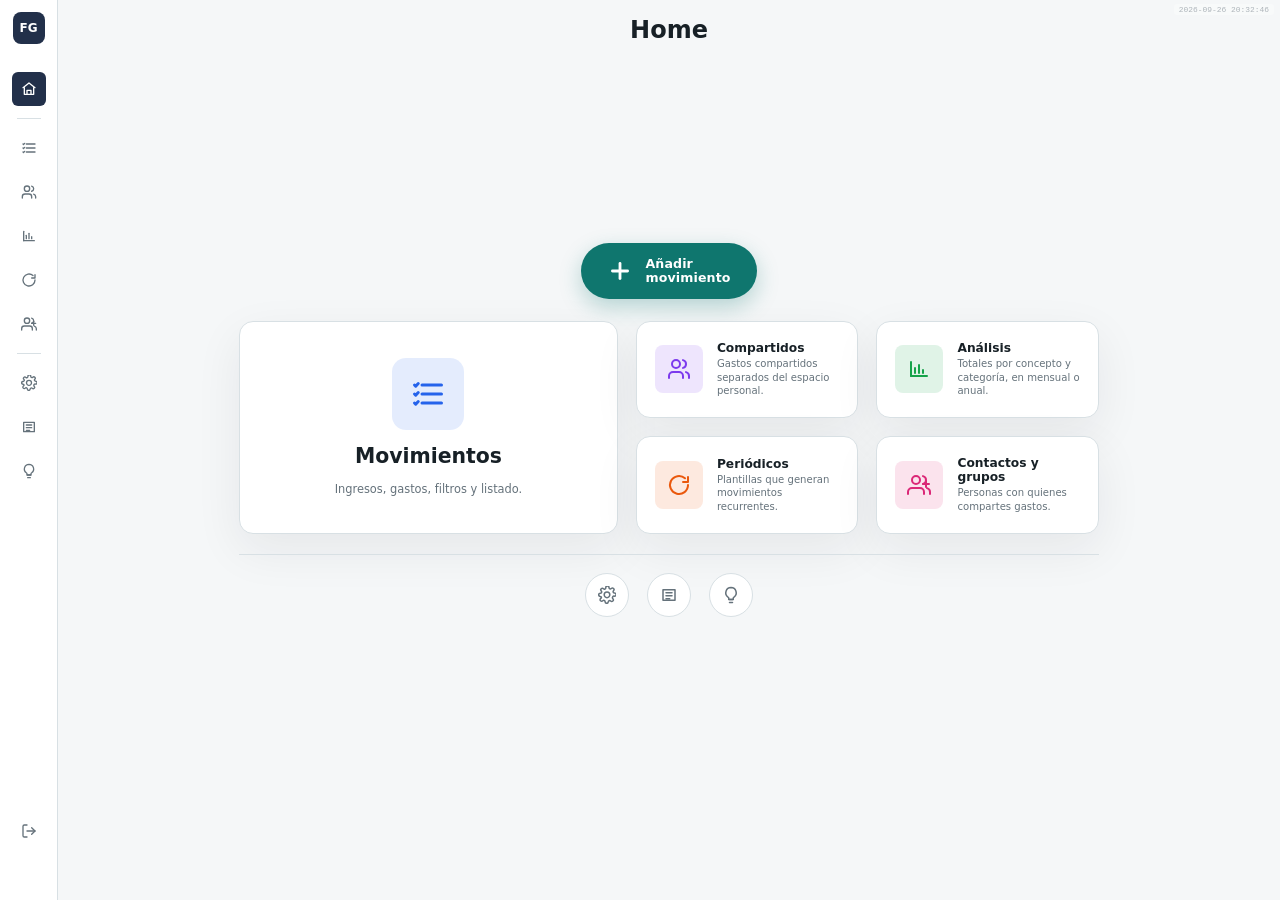
==== commit 8ab196d4: "Sync: leer todas las filas por paginas (tope Max rows de PostgREST) PostgREST corta cada respuesta e" ====
--- a/index.html
+++ b/index.html
@@ -34,7 +34,7 @@
     <link rel="apple-touch-icon" sizes="180x180" href="icons/apple-touch-icon.png?v=2026-05-02-2144">
     <link id="app-manifest" rel="manifest" href="manifest.webmanifest?v=2026-05-02-2144">
     <meta name="theme-color" content="#0f766e">
-    <link rel="stylesheet" href="styles.css?v=2026-09-26-1857">
+    <link rel="stylesheet" href="styles.css?v=2026-09-26-2032">
     <style>
       /* Critical inline CSS for the mobile type-toggle. Inlined so it loads
          atomically with the HTML and can't be defeated by a stale styles.css
@@ -214,15 +214,6 @@
               </span>
             </button>
 
-            <button id="home-inbox-banner" class="home-inbox-banner" type="button" hidden>
-              <svg aria-hidden="true" viewBox="0 0 24 24" fill="none" stroke="currentColor" stroke-width="2" stroke-linecap="round" stroke-linejoin="round">
-                <path d="M22 12h-6l-2 3h-4l-2-3H2"></path>
-                <path d="M5.45 5.11 2 12v6a2 2 0 0 0 2 2h16a2 2 0 0 0 2-2v-6l-3.45-6.89A2 2 0 0 0 16.76 4H7.24a2 2 0 0 0-1.79 1.11z"></path>
-              </svg>
-              <span id="home-inbox-banner-text">Tienes propuestas esperando en la bandeja.</span>
-              <strong>Revisar</strong>
-            </button>
-
             <div class="module-groups">
               <section class="module-group">
                 <div class="home-modules-layout">
@@ -339,10 +330,6 @@
                 <h2 id="movement-count">0 movimientos</h2>
                 <div class="ledger-actions">
                   <button id="reset-search-top" class="filter-clear-button filter-clear-button--top" data-role="reset" type="button" aria-label="Limpiar filtros" hidden>x</button>
-                  <button id="open-inbox" class="ghost-action inbox-open-button" type="button" data-view-target="inbox" title="Bandeja de propuestas de IA">
-                    Bandeja
-                    <span id="inbox-open-count" class="inbox-count-badge" hidden></span>
-                  </button>
                   <button id="open-filter" class="primary-action ledger-filter-toggle" type="button" aria-expanded="false" aria-controls="filter-bar">Filtrar</button>
                   <button id="open-movement-modal" class="primary-action" type="button">Nuevo movimiento</button>
                 </div>
@@ -516,48 +503,6 @@
           </div>
         </div>
 
-        <section class="view" id="inbox-view" data-view="inbox" aria-labelledby="inbox-title">
-          <header class="topbar">
-            <div>
-              <h1 id="inbox-title">Bandeja</h1>
-            </div>
-            <p id="inbox-count" class="period">0 propuestas</p>
-          </header>
-
-          <section class="panel">
-            <p class="inbox-blurb">
-              Aqu&iacute; llegan los movimientos que te prepara una IA. Nada se guarda hasta que lo aceptas.
-              Si una propuesta se parece a algo que ya tienes, te lo marco para que no lo metas dos veces.
-            </p>
-
-            <div class="inbox-tools">
-              <button id="inbox-copy-instructions" class="ghost-action" type="button">Copiar instrucciones para la IA</button>
-              <button type="button" class="ghost-action" data-view-target="movements">Volver a movimientos</button>
-            </div>
-            <div id="inbox-instructions-box" class="inbox-instructions" hidden>
-              <p>No he podido copiar al portapapeles. Selecciona el texto y c&oacute;pialo a mano:</p>
-              <textarea id="inbox-instructions-text" rows="10" readonly></textarea>
-            </div>
-
-            <details id="inbox-paste-panel" class="inbox-paste">
-              <summary>Pegar respuesta de la IA</summary>
-              <textarea id="inbox-paste-text" rows="8" placeholder="Pega aqu&iacute; el bloque JSON (o la respuesta entera: ya busco yo el JSON)&hellip;"></textarea>
-              <div class="inbox-paste-row">
-                <button id="inbox-paste-submit" class="primary-action" type="button">A&ntilde;adir a la bandeja</button>
-                <span id="inbox-paste-status" class="inbox-paste-status" role="status" aria-live="polite"></span>
-              </div>
-            </details>
-
-            <div id="inbox-bulk" class="inbox-bulk" hidden>
-              <button id="inbox-accept-ready" class="primary-action" type="button">Aceptar las listas</button>
-              <button id="inbox-discard-all" class="ghost-action inbox-discard" type="button">Descartar todas</button>
-            </div>
-
-            <div id="inbox-list" class="inbox-list"></div>
-            <p id="inbox-empty" class="empty-state">La bandeja est&aacute; vac&iacute;a.</p>
-          </section>
-        </section>
-
         <section class="view" id="analysis-view" data-view="analysis" data-mode="month" aria-labelledby="analysis-title">
           <header class="topbar">
             <div>
@@ -666,12 +611,6 @@
               Si pausas una plantilla, deja de generar nuevos movimientos hasta que la reactives, y al hacerlo arranca desde la pr&oacute;xima ocurrencia (no recupera los meses de la pausa).
             </p>
 
-            <div id="recurring-filter" class="recurring-filter" role="group" aria-label="Filtrar plantillas">
-              <button type="button" class="recurring-filter-btn is-active" data-filter="all">Todas</button>
-              <button type="button" class="recurring-filter-btn" data-filter="individual">Individuales</button>
-              <button type="button" class="recurring-filter-btn" data-filter="shared">Compartidas</button>
-            </div>
-
             <div id="recurring-list" class="recurring-list"></div>
             <p id="recurring-empty" class="empty-state" hidden>
               A&uacute;n no tienes plantillas. Crea la primera para que FlowGrid genere tus movimientos recurrentes.
@@ -841,10 +780,7 @@
           <section class="panel">
             <div class="section-heading">
               <h2>Saldos</h2>
-              <div class="section-heading-aside">
-                <span id="shared-contacts-count"></span>
-                <button id="register-advance" class="ghost-action" type="button">Registrar adelanto</button>
-              </div>
+              <span id="shared-contacts-count"></span>
             </div>
             <div class="shared-mobile-picker-row">
               <button id="shared-mobile-back-to-all" class="shared-mobile-back" type="button" hidden>
@@ -890,24 +826,9 @@
             </div>
 
             <form id="payment-form" class="movement-form">
-              <label class="field-wide toggle-field">
-                <input id="payment-advance" name="advance" type="checkbox">
-                <span>Es un adelanto por un gasto futuro</span>
-              </label>
               <label>
                 <span>Contacto</span>
                 <select id="payment-contact" name="contactId" required></select>
-              </label>
-              <label id="payment-direction-field" hidden>
-                <span>&iquest;Qui&eacute;n adelanta?</span>
-                <select id="payment-direction" name="direction">
-                  <option value="them">Te paga el contacto</option>
-                  <option value="me">Pagas t&uacute;</option>
-                </select>
-              </label>
-              <label id="payment-concept-field" class="field-wide" hidden>
-                <span>&iquest;Para qu&eacute; es? <small class="label-hint">(gasto previsto)</small></span>
-                <input id="payment-concept" name="concept" type="text" autocomplete="off" placeholder="Ej. Cena de cumplea&ntilde;os">
               </label>
               <label>
                 <span>Importe</span>
@@ -922,7 +843,7 @@
                 <span>Nota</span>
                 <input id="payment-note" name="note" type="text" autocomplete="off">
               </label>
-              <button id="payment-submit" class="primary-action" type="submit">Liquidar</button>
+              <button class="primary-action" type="submit">Liquidar</button>
             </form>
           </div>
         </div>
@@ -998,7 +919,6 @@
 
           <div class="settings-tabs" aria-label="Secciones de configuracion">
             <button class="settings-tab is-active" type="button" data-settings-target="concepts">Conceptos y categorias</button>
-            <button class="settings-tab" type="button" data-settings-target="avisos">Avisos</button>
             <button class="settings-tab" type="button" data-settings-target="theme">Tema</button>
             <button class="settings-tab" type="button" data-settings-target="csv">CSV</button>
             <button class="settings-tab" type="button" data-settings-target="backup">Backup JS</button>
@@ -1062,21 +982,6 @@
           </section>
 
 
-          <section class="settings-panel" data-settings-panel="avisos">
-            <section class="panel">
-              <div class="section-heading">
-                <h2>Avisos por email</h2>
-              </div>
-              <p>Decide si quieres recibir un correo cuando alguien te a&ntilde;ade un gasto compartido. Est&aacute; desactivado por defecto; t&uacute; eliges.</p>
-              <label class="toggle-field">
-                <input id="notify-shared-email" type="checkbox">
-                <span>Av&iacute;same por email cuando un contacto me a&ntilde;ada un gasto compartido</span>
-              </label>
-              <p class="callout-hint">El correo incluye el concepto, tu parte y el saldo que queda con esa persona &mdash; as&iacute; ves de un vistazo si el gasto ya estaba cubierto por un adelanto. Solo funciona con contactos vinculados (que tengan cuenta y hay&aacute;is aceptado la invitaci&oacute;n).</p>
-              <p id="notify-shared-status" class="feedback-status" role="status" aria-live="polite"></p>
-            </section>
-          </section>
-
           <section class="settings-panel" data-settings-panel="theme">
             <section class="panel">
               <div class="section-heading">
@@ -1089,10 +994,10 @@
                   <span>Cl&aacute;sico</span>
                   <small>Verde teal sobre fondo gris suave.</small>
                 </button>
-                <button class="theme-option" type="button" data-theme-value="rosa-palo">
-                  <span class="theme-swatch theme-swatch--rosa-palo" aria-hidden="true"></span>
-                  <span>Rosa palo</span>
-                  <small>Rosa empolvado sobre fondo rosa muy claro.</small>
+                <button class="theme-option" type="button" data-theme-value="lavanda">
+                  <span class="theme-swatch theme-swatch--lavanda" aria-hidden="true"></span>
+                  <span>Lavanda</span>
+                  <small>Rosa pastel sobre fondo lavanda muy claro.</small>
                 </button>
               </div>
             </section>
@@ -1486,23 +1391,22 @@
       // clock at commit time, with real seconds so a stale cache is obvious).
       // If the corner label still shows the old value after a hard reload,
       // Pages hasn't propagated yet.
-      window.__FG_BUILD__ = "2026-09-26 18:57:18";
+      window.__FG_BUILD__ = "2026-09-26 20:32:46";
       (function () {
         const el = document.getElementById("app-version");
         if (el) el.textContent = window.__FG_BUILD__;
       })();
 
-      // Aplicar el tema (classic / rosa-palo) ANTES de que el browser
-      // pinte cualquier cosa, para evitar el flash del tema clásico en
-      // una sesión donde el usuario eligió rosa palo. Persistencia en
-      // localStorage. "lavanda" es el nombre antiguo (erróneo) del mismo
-      // tema; lo aceptamos aquí para no fallar antes de que el módulo
-      // features/theme.js migre la key.
+      // Aplicar el tema (classic / lavanda) ANTES de que el browser pinte
+      // cualquier cosa, para evitar el flash del tema clásico en una
+      // sesión donde el usuario eligió lavanda. Persistencia en
+      // localStorage. El módulo features/theme.js lee también esta
+      // misma key al cargar y mantiene el selector sincronizado.
       (function () {
         try {
           const theme = localStorage.getItem("flowgrid.theme.v1");
-          if (theme === "rosa-palo" || theme === "lavanda") {
-            document.documentElement.dataset.theme = "rosa-palo";
+          if (theme === "lavanda") {
+            document.documentElement.dataset.theme = "lavanda";
           }
         } catch (_) {
           // localStorage unavailable; stay on classic.
@@ -1567,6 +1471,6 @@
         };
       })();
     </script>
-    <script type="module" src="app.js?v=2026-09-26-1857"></script>
+    <script type="module" src="app.js?v=2026-09-26-2032"></script>
   </body>
 </html>
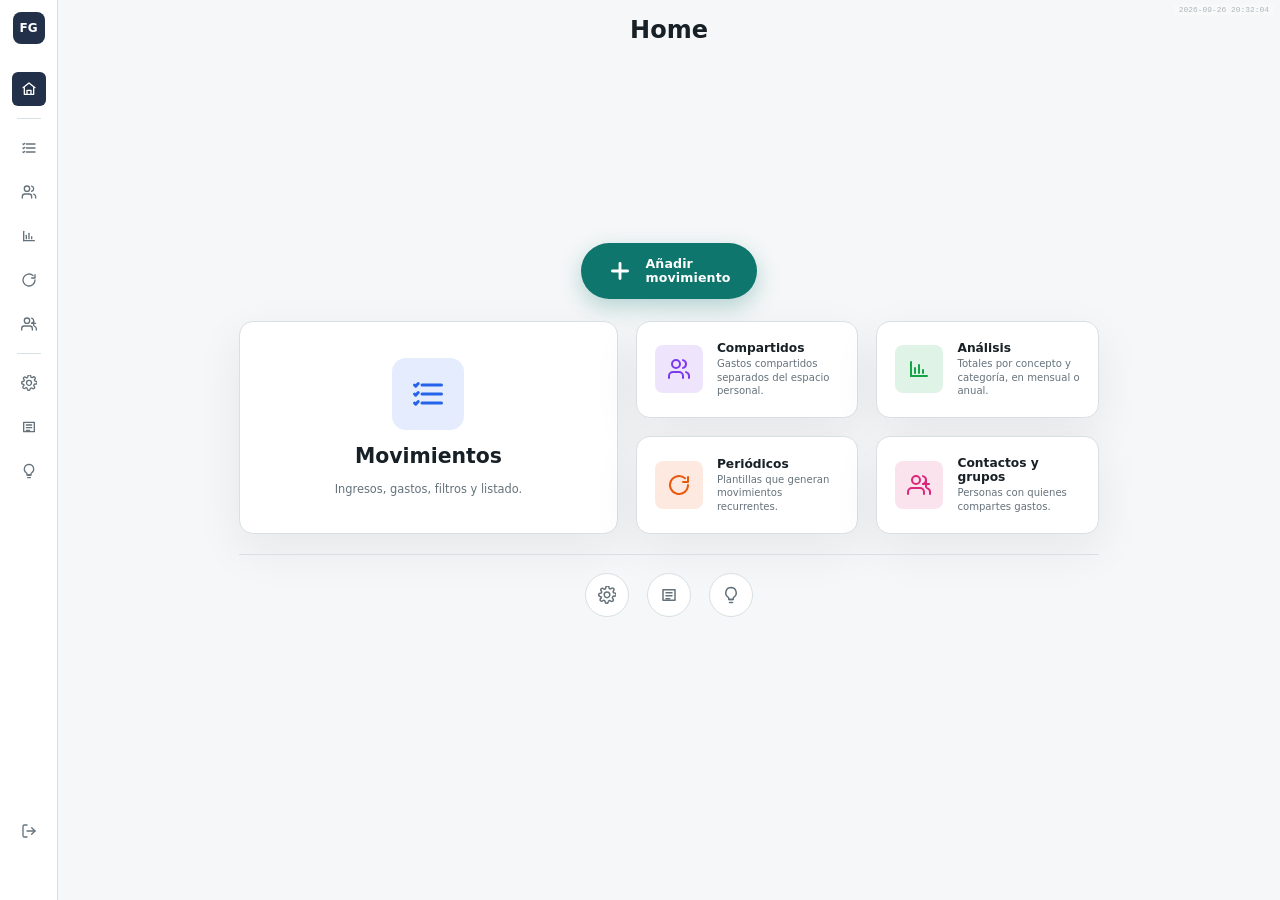
==== commit 9a44f1a5: "Conector MCP: lecturas paginadas + Novedades del arreglo de 1000 filas Las herramientas que leen en " ====
--- a/index.html
+++ b/index.html
@@ -214,6 +214,15 @@
               </span>
             </button>
 
+            <button id="home-inbox-banner" class="home-inbox-banner" type="button" hidden>
+              <svg aria-hidden="true" viewBox="0 0 24 24" fill="none" stroke="currentColor" stroke-width="2" stroke-linecap="round" stroke-linejoin="round">
+                <path d="M22 12h-6l-2 3h-4l-2-3H2"></path>
+                <path d="M5.45 5.11 2 12v6a2 2 0 0 0 2 2h16a2 2 0 0 0 2-2v-6l-3.45-6.89A2 2 0 0 0 16.76 4H7.24a2 2 0 0 0-1.79 1.11z"></path>
+              </svg>
+              <span id="home-inbox-banner-text">Tienes propuestas esperando en la bandeja.</span>
+              <strong>Revisar</strong>
+            </button>
+
             <div class="module-groups">
               <section class="module-group">
                 <div class="home-modules-layout">
@@ -330,6 +339,10 @@
                 <h2 id="movement-count">0 movimientos</h2>
                 <div class="ledger-actions">
                   <button id="reset-search-top" class="filter-clear-button filter-clear-button--top" data-role="reset" type="button" aria-label="Limpiar filtros" hidden>x</button>
+                  <button id="open-inbox" class="ghost-action inbox-open-button" type="button" data-view-target="inbox" title="Bandeja de propuestas de IA">
+                    Bandeja
+                    <span id="inbox-open-count" class="inbox-count-badge" hidden></span>
+                  </button>
                   <button id="open-filter" class="primary-action ledger-filter-toggle" type="button" aria-expanded="false" aria-controls="filter-bar">Filtrar</button>
                   <button id="open-movement-modal" class="primary-action" type="button">Nuevo movimiento</button>
                 </div>
@@ -502,6 +515,48 @@
             </form>
           </div>
         </div>
+
+        <section class="view" id="inbox-view" data-view="inbox" aria-labelledby="inbox-title">
+          <header class="topbar">
+            <div>
+              <h1 id="inbox-title">Bandeja</h1>
+            </div>
+            <p id="inbox-count" class="period">0 propuestas</p>
+          </header>
+
+          <section class="panel">
+            <p class="inbox-blurb">
+              Aqu&iacute; llegan los movimientos que te prepara una IA. Nada se guarda hasta que lo aceptas.
+              Si una propuesta se parece a algo que ya tienes, te lo marco para que no lo metas dos veces.
+            </p>
+
+            <div class="inbox-tools">
+              <button id="inbox-copy-instructions" class="ghost-action" type="button">Copiar instrucciones para la IA</button>
+              <button type="button" class="ghost-action" data-view-target="movements">Volver a movimientos</button>
+            </div>
+            <div id="inbox-instructions-box" class="inbox-instructions" hidden>
+              <p>No he podido copiar al portapapeles. Selecciona el texto y c&oacute;pialo a mano:</p>
+              <textarea id="inbox-instructions-text" rows="10" readonly></textarea>
+            </div>
+
+            <details id="inbox-paste-panel" class="inbox-paste">
+              <summary>Pegar respuesta de la IA</summary>
+              <textarea id="inbox-paste-text" rows="8" placeholder="Pega aqu&iacute; el bloque JSON (o la respuesta entera: ya busco yo el JSON)&hellip;"></textarea>
+              <div class="inbox-paste-row">
+                <button id="inbox-paste-submit" class="primary-action" type="button">A&ntilde;adir a la bandeja</button>
+                <span id="inbox-paste-status" class="inbox-paste-status" role="status" aria-live="polite"></span>
+              </div>
+            </details>
+
+            <div id="inbox-bulk" class="inbox-bulk" hidden>
+              <button id="inbox-accept-ready" class="primary-action" type="button">Aceptar las listas</button>
+              <button id="inbox-discard-all" class="ghost-action inbox-discard" type="button">Descartar todas</button>
+            </div>
+
+            <div id="inbox-list" class="inbox-list"></div>
+            <p id="inbox-empty" class="empty-state">La bandeja est&aacute; vac&iacute;a.</p>
+          </section>
+        </section>
 
         <section class="view" id="analysis-view" data-view="analysis" data-mode="month" aria-labelledby="analysis-title">
           <header class="topbar">
@@ -611,6 +666,12 @@
               Si pausas una plantilla, deja de generar nuevos movimientos hasta que la reactives, y al hacerlo arranca desde la pr&oacute;xima ocurrencia (no recupera los meses de la pausa).
             </p>
 
+            <div id="recurring-filter" class="recurring-filter" role="group" aria-label="Filtrar plantillas">
+              <button type="button" class="recurring-filter-btn is-active" data-filter="all">Todas</button>
+              <button type="button" class="recurring-filter-btn" data-filter="individual">Individuales</button>
+              <button type="button" class="recurring-filter-btn" data-filter="shared">Compartidas</button>
+            </div>
+
             <div id="recurring-list" class="recurring-list"></div>
             <p id="recurring-empty" class="empty-state" hidden>
               A&uacute;n no tienes plantillas. Crea la primera para que FlowGrid genere tus movimientos recurrentes.
@@ -780,7 +841,10 @@
           <section class="panel">
             <div class="section-heading">
               <h2>Saldos</h2>
-              <span id="shared-contacts-count"></span>
+              <div class="section-heading-aside">
+                <span id="shared-contacts-count"></span>
+                <button id="register-advance" class="ghost-action" type="button">Registrar adelanto</button>
+              </div>
             </div>
             <div class="shared-mobile-picker-row">
               <button id="shared-mobile-back-to-all" class="shared-mobile-back" type="button" hidden>
@@ -826,9 +890,24 @@
             </div>
 
             <form id="payment-form" class="movement-form">
+              <label class="field-wide toggle-field">
+                <input id="payment-advance" name="advance" type="checkbox">
+                <span>Es un adelanto por un gasto futuro</span>
+              </label>
               <label>
                 <span>Contacto</span>
                 <select id="payment-contact" name="contactId" required></select>
+              </label>
+              <label id="payment-direction-field" hidden>
+                <span>&iquest;Qui&eacute;n adelanta?</span>
+                <select id="payment-direction" name="direction">
+                  <option value="them">Te paga el contacto</option>
+                  <option value="me">Pagas t&uacute;</option>
+                </select>
+              </label>
+              <label id="payment-concept-field" class="field-wide" hidden>
+                <span>&iquest;Para qu&eacute; es? <small class="label-hint">(gasto previsto)</small></span>
+                <input id="payment-concept" name="concept" type="text" autocomplete="off" placeholder="Ej. Cena de cumplea&ntilde;os">
               </label>
               <label>
                 <span>Importe</span>
@@ -843,7 +922,7 @@
                 <span>Nota</span>
                 <input id="payment-note" name="note" type="text" autocomplete="off">
               </label>
-              <button class="primary-action" type="submit">Liquidar</button>
+              <button id="payment-submit" class="primary-action" type="submit">Liquidar</button>
             </form>
           </div>
         </div>
@@ -919,6 +998,7 @@
 
           <div class="settings-tabs" aria-label="Secciones de configuracion">
             <button class="settings-tab is-active" type="button" data-settings-target="concepts">Conceptos y categorias</button>
+            <button class="settings-tab" type="button" data-settings-target="avisos">Avisos</button>
             <button class="settings-tab" type="button" data-settings-target="theme">Tema</button>
             <button class="settings-tab" type="button" data-settings-target="csv">CSV</button>
             <button class="settings-tab" type="button" data-settings-target="backup">Backup JS</button>
@@ -982,6 +1062,21 @@
           </section>
 
 
+          <section class="settings-panel" data-settings-panel="avisos">
+            <section class="panel">
+              <div class="section-heading">
+                <h2>Avisos por email</h2>
+              </div>
+              <p>Decide si quieres recibir un correo cuando alguien te a&ntilde;ade un gasto compartido. Est&aacute; desactivado por defecto; t&uacute; eliges.</p>
+              <label class="toggle-field">
+                <input id="notify-shared-email" type="checkbox">
+                <span>Av&iacute;same por email cuando un contacto me a&ntilde;ada un gasto compartido</span>
+              </label>
+              <p class="callout-hint">El correo incluye el concepto, tu parte y el saldo que queda con esa persona &mdash; as&iacute; ves de un vistazo si el gasto ya estaba cubierto por un adelanto. Solo funciona con contactos vinculados (que tengan cuenta y hay&aacute;is aceptado la invitaci&oacute;n).</p>
+              <p id="notify-shared-status" class="feedback-status" role="status" aria-live="polite"></p>
+            </section>
+          </section>
+
           <section class="settings-panel" data-settings-panel="theme">
             <section class="panel">
               <div class="section-heading">
@@ -994,10 +1089,10 @@
                   <span>Cl&aacute;sico</span>
                   <small>Verde teal sobre fondo gris suave.</small>
                 </button>
-                <button class="theme-option" type="button" data-theme-value="lavanda">
-                  <span class="theme-swatch theme-swatch--lavanda" aria-hidden="true"></span>
-                  <span>Lavanda</span>
-                  <small>Rosa pastel sobre fondo lavanda muy claro.</small>
+                <button class="theme-option" type="button" data-theme-value="rosa-palo">
+                  <span class="theme-swatch theme-swatch--rosa-palo" aria-hidden="true"></span>
+                  <span>Rosa palo</span>
+                  <small>Rosa empolvado sobre fondo rosa muy claro.</small>
                 </button>
               </div>
             </section>
@@ -1391,22 +1486,23 @@
       // clock at commit time, with real seconds so a stale cache is obvious).
       // If the corner label still shows the old value after a hard reload,
       // Pages hasn't propagated yet.
-      window.__FG_BUILD__ = "2026-09-26 20:32:46";
+      window.__FG_BUILD__ = "2026-09-26 20:32:04";
       (function () {
         const el = document.getElementById("app-version");
         if (el) el.textContent = window.__FG_BUILD__;
       })();
 
-      // Aplicar el tema (classic / lavanda) ANTES de que el browser pinte
-      // cualquier cosa, para evitar el flash del tema clásico en una
-      // sesión donde el usuario eligió lavanda. Persistencia en
-      // localStorage. El módulo features/theme.js lee también esta
-      // misma key al cargar y mantiene el selector sincronizado.
+      // Aplicar el tema (classic / rosa-palo) ANTES de que el browser
+      // pinte cualquier cosa, para evitar el flash del tema clásico en
+      // una sesión donde el usuario eligió rosa palo. Persistencia en
+      // localStorage. "lavanda" es el nombre antiguo (erróneo) del mismo
+      // tema; lo aceptamos aquí para no fallar antes de que el módulo
+      // features/theme.js migre la key.
       (function () {
         try {
           const theme = localStorage.getItem("flowgrid.theme.v1");
-          if (theme === "lavanda") {
-            document.documentElement.dataset.theme = "lavanda";
+          if (theme === "rosa-palo" || theme === "lavanda") {
+            document.documentElement.dataset.theme = "rosa-palo";
           }
         } catch (_) {
           // localStorage unavailable; stay on classic.
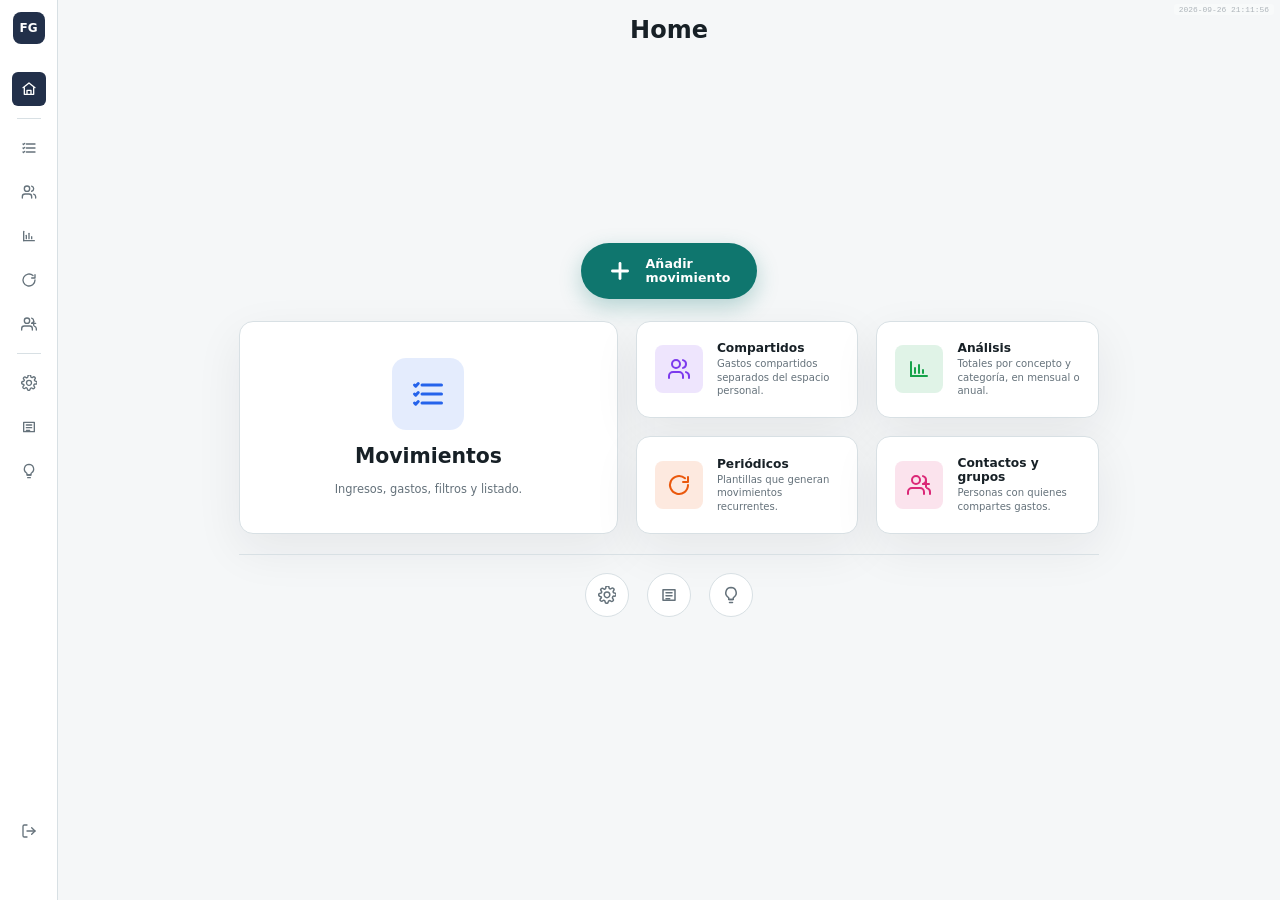
==== commit 7c92cda6: "Merge dev en main: bandeja, conector MCP, adelantos, avisos y mas Lleva a produccion todo lo acumula" ====
--- a/index.html
+++ b/index.html
@@ -34,7 +34,7 @@
     <link rel="apple-touch-icon" sizes="180x180" href="icons/apple-touch-icon.png?v=2026-05-02-2144">
     <link id="app-manifest" rel="manifest" href="manifest.webmanifest?v=2026-05-02-2144">
     <meta name="theme-color" content="#0f766e">
-    <link rel="stylesheet" href="styles.css?v=2026-09-26-2032">
+    <link rel="stylesheet" href="styles.css?v=2026-09-26-2111">
     <style>
       /* Critical inline CSS for the mobile type-toggle. Inlined so it loads
          atomically with the HTML and can't be defeated by a stale styles.css
@@ -1486,7 +1486,7 @@
       // clock at commit time, with real seconds so a stale cache is obvious).
       // If the corner label still shows the old value after a hard reload,
       // Pages hasn't propagated yet.
-      window.__FG_BUILD__ = "2026-09-26 20:32:04";
+      window.__FG_BUILD__ = "2026-09-26 21:11:56";
       (function () {
         const el = document.getElementById("app-version");
         if (el) el.textContent = window.__FG_BUILD__;
@@ -1567,6 +1567,6 @@
         };
       })();
     </script>
-    <script type="module" src="app.js?v=2026-09-26-2032"></script>
+    <script type="module" src="app.js?v=2026-09-26-2111"></script>
   </body>
 </html>
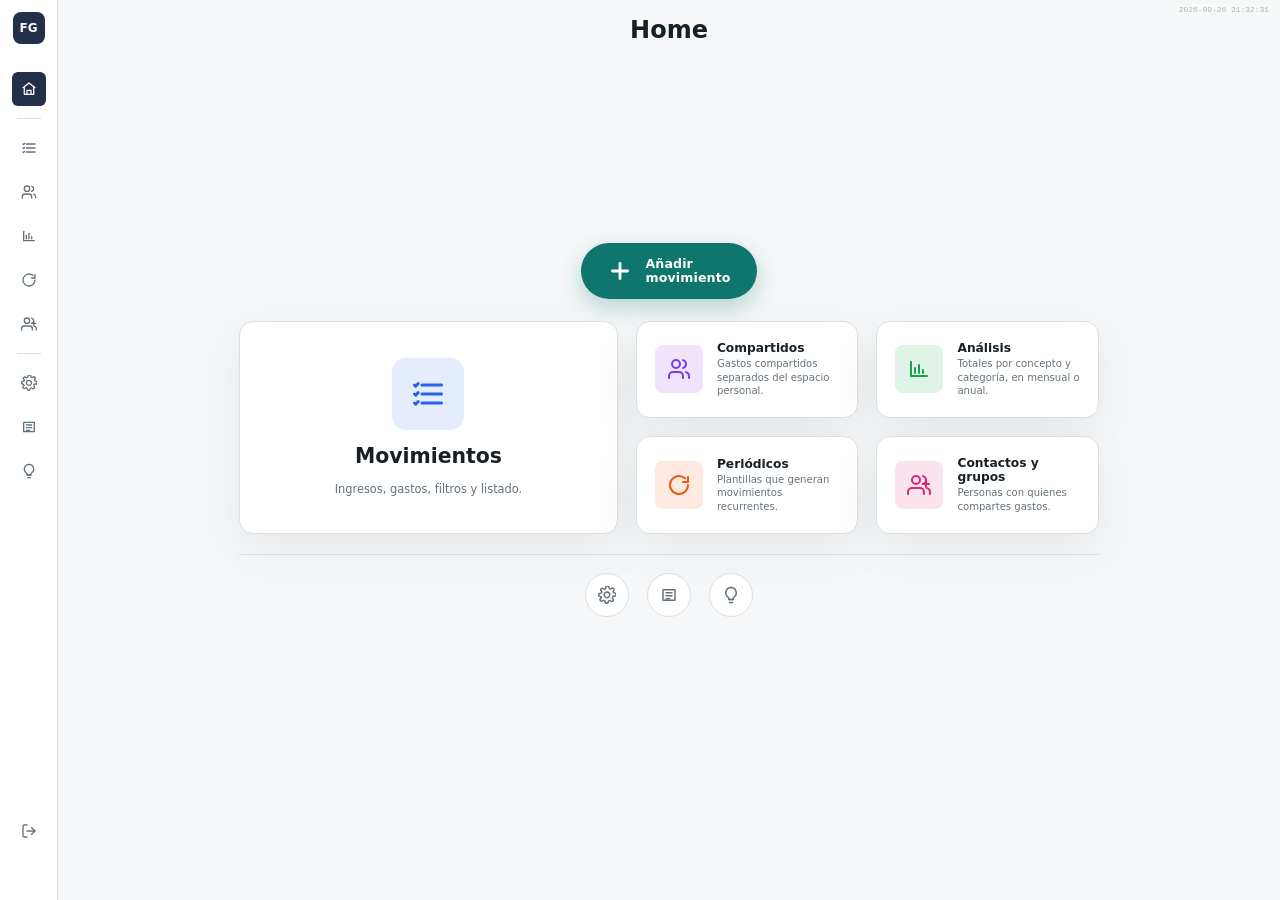
==== commit e79ee23a: "Conector y bandeja: proponer cambios y borrados de movimientos Nueva herramienta MCP propose_changes" ====
--- a/index.html
+++ b/index.html
@@ -34,7 +34,7 @@
     <link rel="apple-touch-icon" sizes="180x180" href="icons/apple-touch-icon.png?v=2026-05-02-2144">
     <link id="app-manifest" rel="manifest" href="manifest.webmanifest?v=2026-05-02-2144">
     <meta name="theme-color" content="#0f766e">
-    <link rel="stylesheet" href="styles.css?v=2026-09-26-2111">
+    <link rel="stylesheet" href="styles.css?v=2026-09-26-2132">
     <style>
       /* Critical inline CSS for the mobile type-toggle. Inlined so it loads
          atomically with the HTML and can't be defeated by a stale styles.css
@@ -1486,7 +1486,7 @@
       // clock at commit time, with real seconds so a stale cache is obvious).
       // If the corner label still shows the old value after a hard reload,
       // Pages hasn't propagated yet.
-      window.__FG_BUILD__ = "2026-09-26 21:11:56";
+      window.__FG_BUILD__ = "2026-09-26 21:32:31";
       (function () {
         const el = document.getElementById("app-version");
         if (el) el.textContent = window.__FG_BUILD__;
@@ -1567,6 +1567,6 @@
         };
       })();
     </script>
-    <script type="module" src="app.js?v=2026-09-26-2111"></script>
+    <script type="module" src="app.js?v=2026-09-26-2132"></script>
   </body>
 </html>
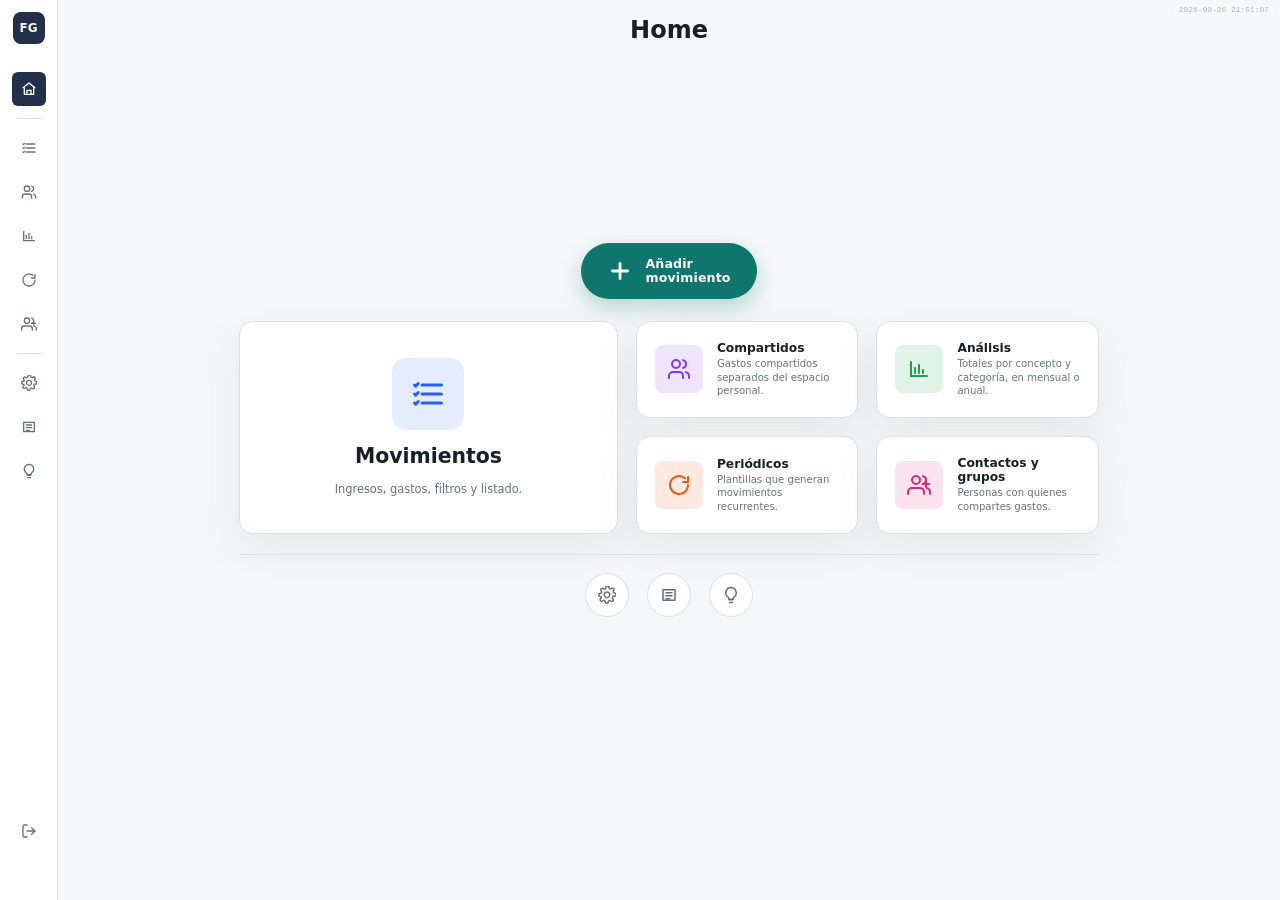
==== commit 21e81d1f: "Cache: una sola regla /* en _headers (las de /*.js no se aplicaban) Con curl se veia que app.js y fe" ====
--- a/index.html
+++ b/index.html
@@ -34,7 +34,7 @@
     <link rel="apple-touch-icon" sizes="180x180" href="icons/apple-touch-icon.png?v=2026-05-02-2144">
     <link id="app-manifest" rel="manifest" href="manifest.webmanifest?v=2026-05-02-2144">
     <meta name="theme-color" content="#0f766e">
-    <link rel="stylesheet" href="styles.css?v=2026-09-26-2132">
+    <link rel="stylesheet" href="styles.css?v=2026-09-26-2151">
     <style>
       /* Critical inline CSS for the mobile type-toggle. Inlined so it loads
          atomically with the HTML and can't be defeated by a stale styles.css
@@ -1486,7 +1486,7 @@
       // clock at commit time, with real seconds so a stale cache is obvious).
       // If the corner label still shows the old value after a hard reload,
       // Pages hasn't propagated yet.
-      window.__FG_BUILD__ = "2026-09-26 21:32:31";
+      window.__FG_BUILD__ = "2026-09-26 21:51:07";
       (function () {
         const el = document.getElementById("app-version");
         if (el) el.textContent = window.__FG_BUILD__;
@@ -1567,6 +1567,6 @@
         };
       })();
     </script>
-    <script type="module" src="app.js?v=2026-09-26-2132"></script>
+    <script type="module" src="app.js?v=2026-09-26-2151"></script>
   </body>
 </html>
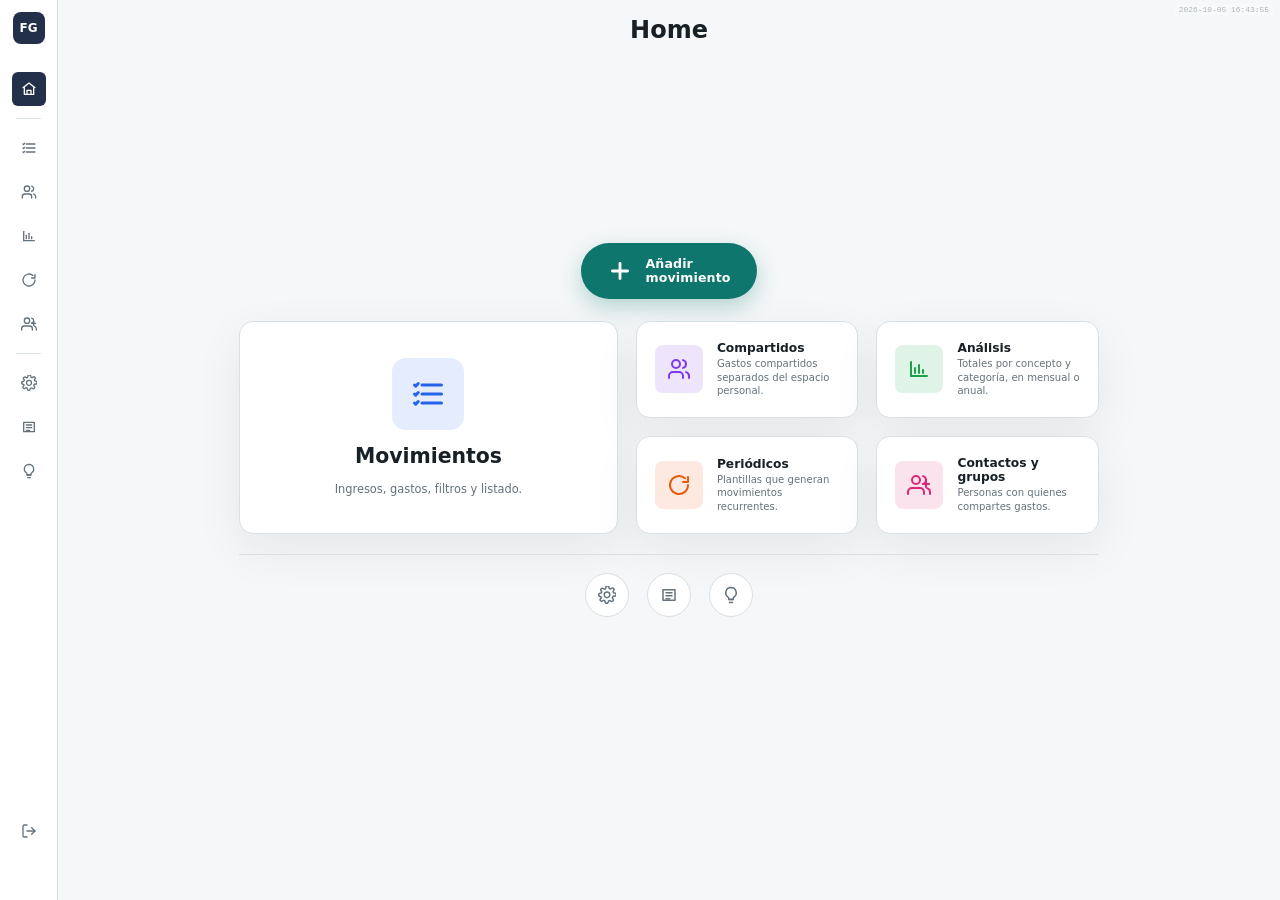
==== commit 434ae5a1: "Sync: subir solo lo que cambia, con cola persistente y reintentos Cada guardado subia la tabla enter" ====
--- a/index.html
+++ b/index.html
@@ -34,7 +34,7 @@
     <link rel="apple-touch-icon" sizes="180x180" href="icons/apple-touch-icon.png?v=2026-05-02-2144">
     <link id="app-manifest" rel="manifest" href="manifest.webmanifest?v=2026-05-02-2144">
     <meta name="theme-color" content="#0f766e">
-    <link rel="stylesheet" href="styles.css?v=2026-09-26-2151">
+    <link rel="stylesheet" href="styles.css?v=2026-10-05-1643">
     <style>
       /* Critical inline CSS for the mobile type-toggle. Inlined so it loads
          atomically with the HTML and can't be defeated by a stale styles.css
@@ -1486,7 +1486,7 @@
       // clock at commit time, with real seconds so a stale cache is obvious).
       // If the corner label still shows the old value after a hard reload,
       // Pages hasn't propagated yet.
-      window.__FG_BUILD__ = "2026-09-26 21:51:07";
+      window.__FG_BUILD__ = "2026-10-05 16:43:55";
       (function () {
         const el = document.getElementById("app-version");
         if (el) el.textContent = window.__FG_BUILD__;
@@ -1567,6 +1567,6 @@
         };
       })();
     </script>
-    <script type="module" src="app.js?v=2026-09-26-2151"></script>
+    <script type="module" src="app.js?v=2026-10-05-1643"></script>
   </body>
 </html>
--- a/styles.css
+++ b/styles.css
@@ -5321,6 +5321,38 @@
   background: var(--red);
 }
 
+/* ==== Aviso de cambios sin subir (ui/sync-status.js) ==== */
+.fg-sync-pill {
+  position: fixed;
+  left: 50%;
+  top: calc(12px + env(safe-area-inset-top, 0px));
+  transform: translateX(-50%);
+  z-index: 80;
+  max-width: calc(100vw - 32px);
+  padding: 8px 14px;
+  background: var(--red);
+  color: #fff;
+  border: 0;
+  border-radius: 999px;
+  font: inherit;
+  font-size: 0.85rem;
+  font-weight: 600;
+  white-space: nowrap;
+  overflow: hidden;
+  text-overflow: ellipsis;
+  box-shadow: 0 8px 24px rgba(23, 32, 38, 0.22);
+  cursor: pointer;
+}
+
+.fg-sync-pill[hidden] {
+  display: none;
+}
+
+.fg-sync-pill:disabled {
+  opacity: 0.7;
+  cursor: progress;
+}
+
 /* ==== Bandeja de propuestas de IA (features/inbox.js) ==== */
 .inbox-open-button {
   display: inline-flex;
